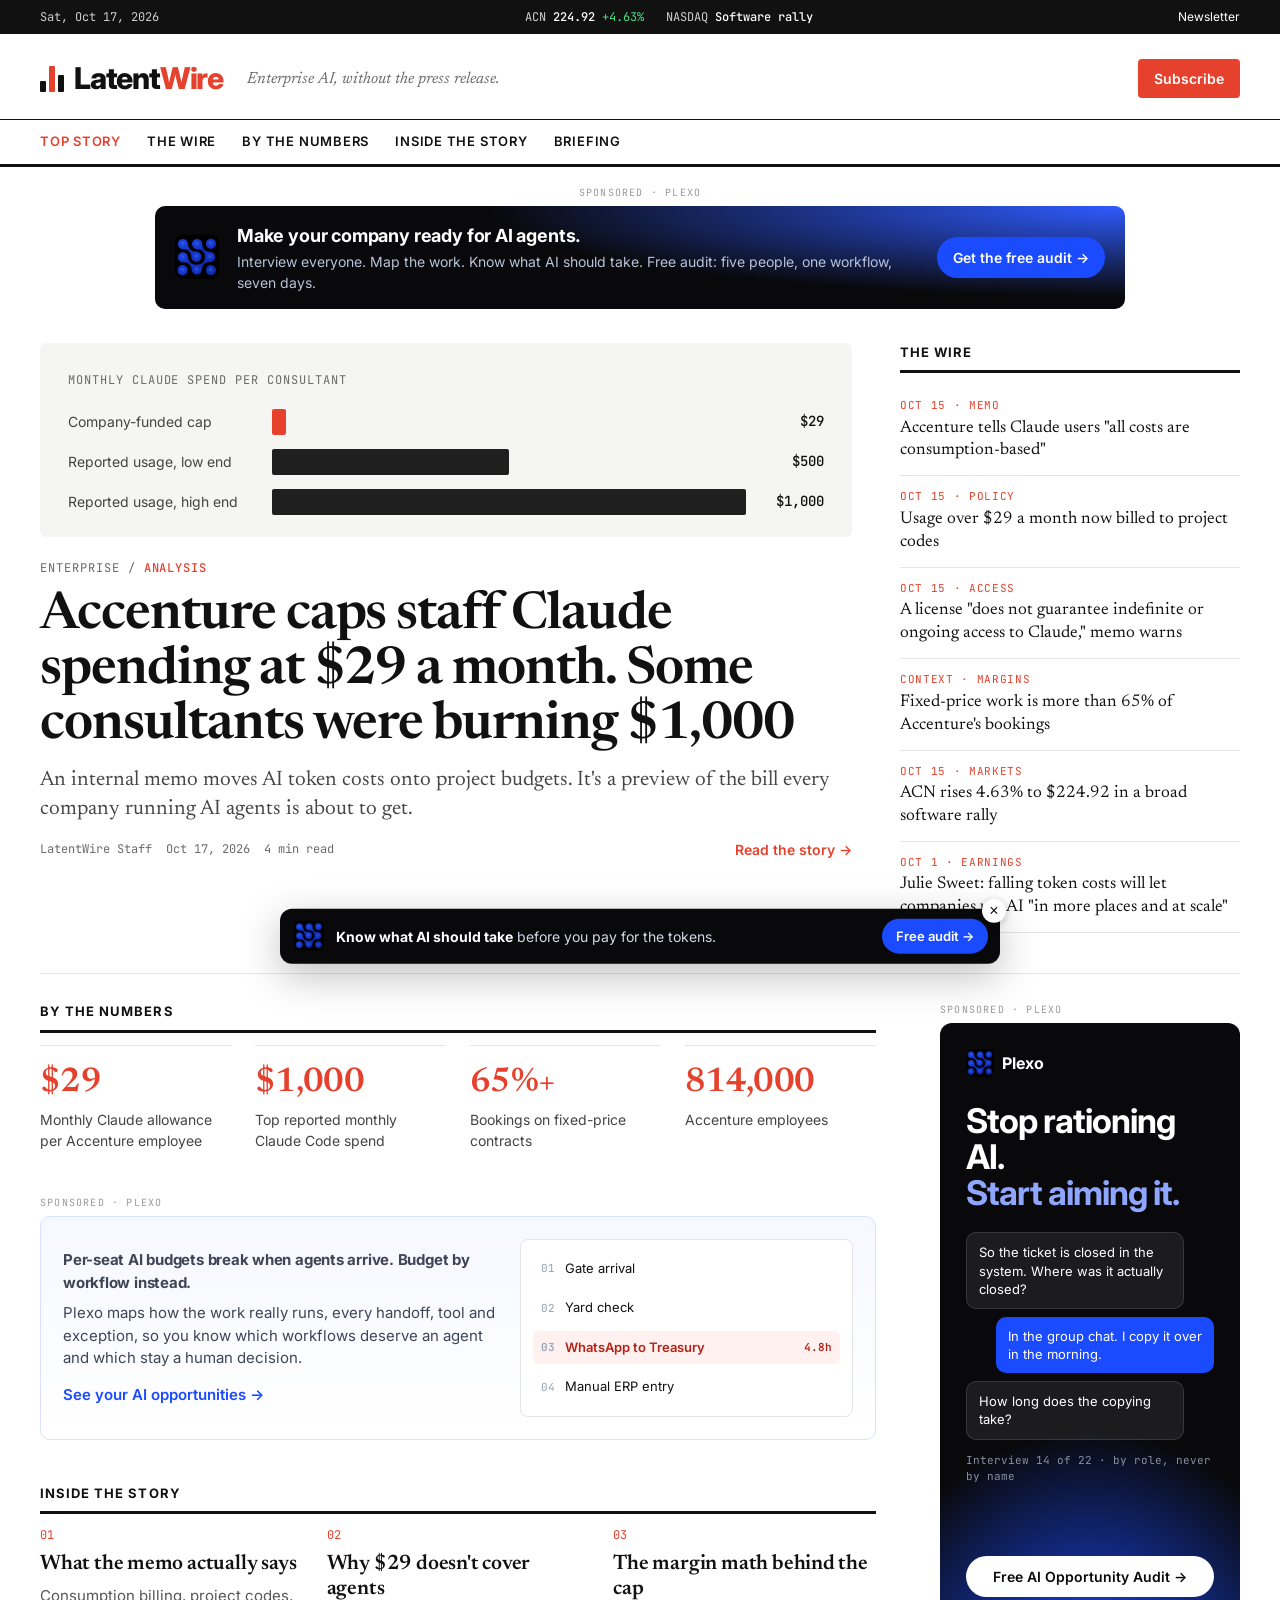
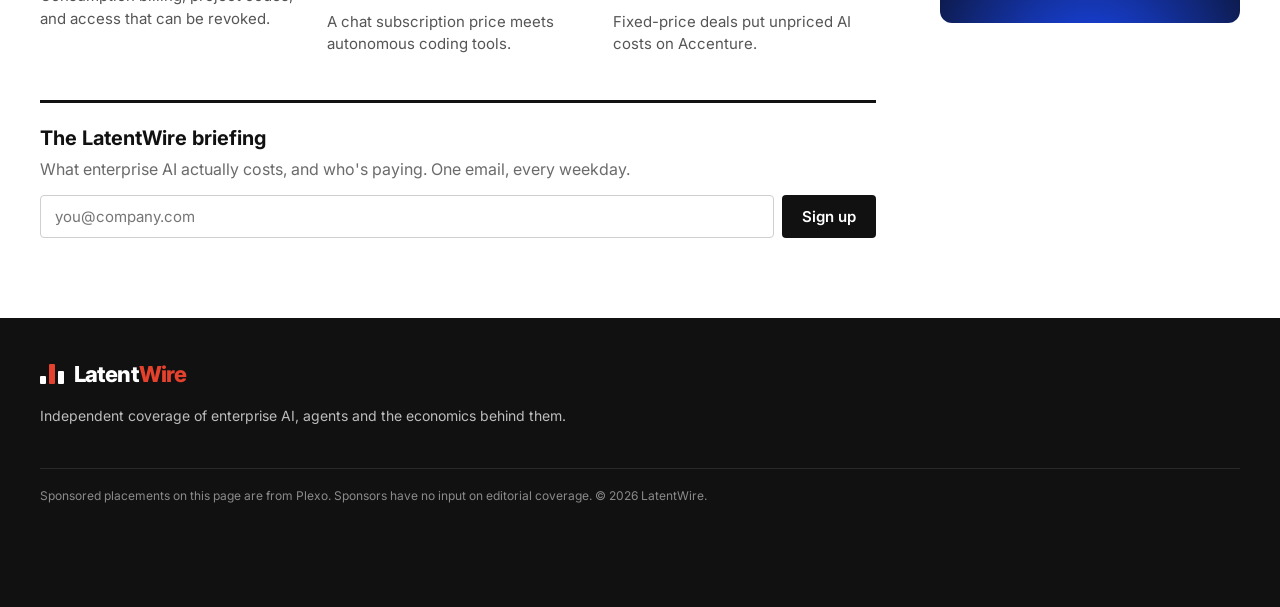
==== index.html @ 711b80a7 "Add homepage, move article, make Plexo units visible to ad blockers. Rename ad-* classes to pk-* (Ea" ====
<!DOCTYPE html>
<html lang="en">
<head>
  <meta charset="utf-8">
  <meta name="viewport" content="width=device-width, initial-scale=1">
  <title>LatentWire | Enterprise AI, without the press release</title>
  <meta name="description" content="LatentWire covers enterprise AI, agents and the economics behind them: what it costs, who pays, and what actually works.">
  <meta property="og:type" content="website">
  <meta property="og:site_name" content="LatentWire">
  <meta property="og:title" content="LatentWire | Enterprise AI, without the press release">
  <meta property="og:description" content="Enterprise AI, agents and the economics behind them.">
  <meta name="twitter:card" content="summary_large_image">
  <link rel="preconnect" href="https://fonts.googleapis.com">
  <link rel="preconnect" href="https://fonts.gstatic.com" crossorigin>
  <link href="https://fonts.googleapis.com/css2?family=Inter:wght@400;500;600;700;800&family=JetBrains+Mono:wght@400;500&family=Newsreader:opsz,wght@6..72,400;6..72,500;6..72,600;6..72,700&display=swap" rel="stylesheet">
  <link rel="stylesheet" href="styles.css">
</head>
<body>
  <header class="masthead">
    <div class="topbar">
      <div class="wrap topbar-inner">
        <span class="mono">Sat, Oct 17, 2026</span>
        <div class="ticker mono" aria-label="Market snapshot">
          <span>ACN <b>224.92</b> <em class="up">+4.63%</em></span>
          <span>NASDAQ <b>Software rally</b></span>
        </div>
        <a class="topbar-link" href="#newsletter">Newsletter</a>
      </div>
    </div>
    <div class="wrap brandbar">
      <a class="logo" href="index.html" aria-label="LatentWire home">
        <span class="logo-mark" aria-hidden="true"><i></i><i></i><i></i></span>
        <span class="logo-word">Latent<span>Wire</span></span>
      </a>
      <p class="tagline">Enterprise AI, without the press release.</p>
      <a class="subscribe" href="#newsletter">Subscribe</a>
    </div>
    <nav class="sections" aria-label="On this page">
      <div class="wrap sections-inner">
        <a href="#top-story" class="is-on">Top story</a>
        <a href="#wire">The Wire</a>
        <a href="#numbers">By the numbers</a>
        <a href="#inside">Inside the story</a>
        <a href="#newsletter">Briefing</a>
      </div>
    </nav>
  </header>

  <aside class="wrap pk-top">
    <span class="pk-tag">Sponsored · Plexo</span>
    <a class="pk-lb" href="https://www.useplexo.ai/?utm_source=reddit&amp;utm_medium=latentwire&amp;utm_campaign=homepage&amp;utm_content=top" target="_blank" rel="noopener sponsored">
      <img src="plexo-mark.png" alt="" width="44" height="44">
      <span class="pk-lb-copy">
        <b>Make your company ready for AI agents.</b>
        <span>Interview everyone. Map the work. Know what AI should take. Free audit: five people, one workflow, seven days.</span>
      </span>
      <span class="pk-btn">Get the free audit →</span>
    </a>
  </aside>

  <main id="main">
    <section class="wrap front" id="top-story">
      <a class="lead-card" href="articles/accenture-claude-spending-cap.html">
        <div class="chart" role="img" aria-label="Bar chart: Accenture's $29 monthly allowance compared with $500 and $1,000 of reported monthly Claude Code usage">
          <p class="chart-title mono">Monthly Claude spend per consultant</p>
          <div class="bars">
            <div class="bar-row"><span class="bar-label">Company-funded cap</span><span class="bar cap" style="--w: 2.9%"></span><span class="bar-val">$29</span></div>
            <div class="bar-row"><span class="bar-label">Reported usage, low end</span><span class="bar" style="--w: 50%"></span><span class="bar-val">$500</span></div>
            <div class="bar-row"><span class="bar-label">Reported usage, high end</span><span class="bar" style="--w: 100%"></span><span class="bar-val">$1,000</span></div>
          </div>
        </div>
        <p class="crumbs mono"><span>Enterprise</span><span>/</span><span class="kicker">Analysis</span></p>
        <h1>Accenture caps staff Claude spending at $29 a month. Some consultants were burning $1,000</h1>
        <p class="dek">An internal memo moves AI token costs onto project budgets. It's a preview of the bill every company running AI agents is about to get.</p>
        <p class="lead-meta mono"><span>LatentWire Staff</span><span>Oct 17, 2026</span><span>4 min read</span><span class="read-more">Read the story →</span></p>
      </a>

      <section class="wire" id="wire">
        <h2 class="rail-head">The Wire</h2>
        <ol>
          <li><a href="articles/accenture-claude-spending-cap.html#memo"><time datetime="2026-10-15">Oct 15 · Memo</time><span>Accenture tells Claude users "all costs are consumption-based"</span></a></li>
          <li><a href="articles/accenture-claude-spending-cap.html#memo"><time datetime="2026-10-15">Oct 15 · Policy</time><span>Usage over $29 a month now billed to project codes</span></a></li>
          <li><a href="articles/accenture-claude-spending-cap.html#memo"><time datetime="2026-10-15">Oct 15 · Access</time><span>A license "does not guarantee indefinite or ongoing access to Claude," memo warns</span></a></li>
          <li><a href="articles/accenture-claude-spending-cap.html#margin"><time>Context · Margins</time><span>Fixed-price work is more than 65% of Accenture's bookings</span></a></li>
          <li><a href="articles/accenture-claude-spending-cap.html#unknowns"><time datetime="2026-10-15">Oct 15 · Markets</time><span>ACN rises 4.63% to $224.92 in a broad software rally</span></a></li>
          <li><a href="articles/accenture-claude-spending-cap.html#agents"><time datetime="2026-10-01">Oct 1 · Earnings</time><span>Julie Sweet: falling token costs will let companies use AI "in more places and at scale"</span></a></li>
        </ol>
      </section>
    </section>

    <div class="wrap layout">
      <div class="home-main">
        <section class="numbers-strip" id="numbers">
          <h2 class="rail-head">By the numbers</h2>
          <dl>
            <div><dt>$29</dt><dd>Monthly Claude allowance per Accenture employee</dd></div>
            <div><dt>$1,000</dt><dd>Top reported monthly Claude Code spend</dd></div>
            <div><dt>65%+</dt><dd>Bookings on fixed-price contracts</dd></div>
            <div><dt>814,000</dt><dd>Accenture employees</dd></div>
          </dl>
        </section>

        <aside class="pk-inline">
          <span class="pk-tag">Sponsored · Plexo</span>
          <a class="pk-native" href="https://www.useplexo.ai/?utm_source=reddit&amp;utm_medium=latentwire&amp;utm_campaign=homepage&amp;utm_content=inline" target="_blank" rel="noopener sponsored">
            <div class="pk-native-copy">
              <p class="pk-native-title">Per-seat AI budgets break when agents arrive. Budget by workflow instead.</p>
              <p>Plexo maps how the work really runs, every handoff, tool and exception, so you know which workflows deserve an agent and which stay a human decision.</p>
              <span class="pk-native-cta">See your AI opportunities →</span>
            </div>
            <div class="pk-map" aria-hidden="true">
              <span><i>01</i>Gate arrival</span>
              <span><i>02</i>Yard check</span>
              <span class="hot"><i>03</i>WhatsApp to Treasury <em>4.8h</em></span>
              <span><i>04</i>Manual ERP entry</span>
            </div>
          </a>
        </aside>

        <section class="inside" id="inside">
          <h2 class="rail-head">Inside the story</h2>
          <ol>
            <li><a href="articles/accenture-claude-spending-cap.html#memo"><span class="n">01</span><b>What the memo actually says</b><span>Consumption billing, project codes, and access that can be revoked.</span></a></li>
            <li><a href="articles/accenture-claude-spending-cap.html#agents"><span class="n">02</span><b>Why $29 doesn't cover agents</b><span>A chat subscription price meets autonomous coding tools.</span></a></li>
            <li><a href="articles/accenture-claude-spending-cap.html#margin"><span class="n">03</span><b>The margin math behind the cap</b><span>Fixed-price deals put unpriced AI costs on Accenture.</span></a></li>
          </ol>
        </section>

        <aside class="pk-inline pk-mobile">
          <span class="pk-tag">Sponsored · Plexo</span>
          <a class="pk-box" href="https://www.useplexo.ai/?utm_source=reddit&amp;utm_medium=latentwire&amp;utm_campaign=homepage&amp;utm_content=box" target="_blank" rel="noopener sponsored">
            <img src="plexo-mark.png" alt="" width="40" height="40">
            <p class="pk-box-title">Your team already knows where AI belongs.</p>
            <p class="pk-box-sub">Ask all of them at once.</p>
            <span class="pk-btn">Get the free audit →</span>
          </a>
        </aside>

        <section class="newsletter" id="newsletter">
          <h3>The LatentWire briefing</h3>
          <p>What enterprise AI actually costs, and who's paying. One email, every weekday.</p>
          <form>
            <label class="vh" for="nl-email">Email address</label>
            <input id="nl-email" type="email" placeholder="you@company.com" required>
            <button type="submit">Sign up</button>
          </form>
        </section>
      </div>

      <aside class="rail">
        <div class="pk-tower">
          <span class="pk-tag">Sponsored · Plexo</span>
          <a class="pk-sky" href="https://www.useplexo.ai/?utm_source=reddit&amp;utm_medium=latentwire&amp;utm_campaign=homepage&amp;utm_content=tower" target="_blank" rel="noopener sponsored">
            <div class="pk-brand"><img src="plexo-mark.png" alt="" width="28" height="28"><span>Plexo</span></div>
            <p class="pk-sky-title">Stop rationing AI.<br><span>Start aiming it.</span></p>
            <div class="pk-chat">
              <p class="q">So the ticket is closed in the system. Where was it actually closed?</p>
              <p class="a">In the group chat. I copy it over in the morning.</p>
              <p class="q">How long does the copying take?</p>
            </div>
            <p class="pk-sky-meta mono">Interview 14 of 22 · by role, never by name</p>
            <span class="pk-btn light">Free AI Opportunity Audit →</span>
          </a>
        </div>
      </aside>
    </div>
  </main>

  <footer class="footer">
    <div class="wrap footer-inner">
      <div>
        <a class="logo small" href="index.html"><span class="logo-mark" aria-hidden="true"><i></i><i></i><i></i></span><span class="logo-word">Latent<span>Wire</span></span></a>
        <p>Independent coverage of enterprise AI, agents and the economics behind them.</p>
      </div>
    </div>
    <p class="wrap disclosure">Sponsored placements on this page are from Plexo. Sponsors have no input on editorial coverage. © 2026 LatentWire.</p>
  </footer>

  <aside class="pk-dock" id="pk-dock">
    <a href="https://www.useplexo.ai/?utm_source=reddit&amp;utm_medium=latentwire&amp;utm_campaign=homepage&amp;utm_content=dock" target="_blank" rel="noopener sponsored">
      <img src="plexo-mark.png" alt="" width="30" height="30">
      <span><b>Know what AI should take</b> before you pay for the tokens.</span>
      <span class="pk-btn">Free audit →</span>
    </a>
    <button type="button" id="pk-dock-close" aria-label="Close">×</button>
  </aside>

  <script src="site.js"></script>
</body>
</html>
---- styles.css ----
:root {
  --ink: #111111;
  --body: #2b2b2b;
  --muted: #6b6b6b;
  --line: #e6e6e6;
  --paper: #ffffff;
  --soft: #f5f5f3;
  --accent: #e5412d;
  --plexo: #1a4bff;
  --plexo-deep: #002fa7;
  --plexo-dark: #09090b;
  --serif: "Newsreader", Georgia, serif;
  --sans: "Inter", system-ui, -apple-system, sans-serif;
  --mono: "JetBrains Mono", ui-monospace, monospace;
}

* { box-sizing: border-box; }
html { -webkit-text-size-adjust: 100%; scroll-behavior: smooth; }
body { margin: 0; overflow-x: clip; background: var(--paper); color: var(--ink); font-family: var(--sans); line-height: 1.5; }
a { color: inherit; }
img { display: block; }
.wrap { width: min(1200px, 100% - 40px); margin-inline: auto; }
.mono { font-family: var(--mono); }
.vh { position: absolute; width: 1px; height: 1px; overflow: hidden; clip: rect(0 0 0 0); }

.progress { position: fixed; inset: 0 0 auto; height: 3px; z-index: 50; }
.progress span { display: block; height: 100%; background: var(--accent); transform-origin: left; transform: scaleX(0); }

/* Masthead */
.topbar { background: var(--ink); color: #cfcfcf; font-size: 12px; }
.topbar-inner { display: flex; align-items: center; justify-content: space-between; gap: 16px; height: 34px; }
.ticker { display: flex; gap: 22px; }
.ticker b { color: #fff; font-weight: 500; }
.ticker .up { color: #4ade80; font-style: normal; }
.topbar-link { text-decoration: none; color: #fff; }

.brandbar { display: grid; grid-template-columns: auto 1fr auto; align-items: center; gap: 24px; padding: 22px 0 18px; }
.logo { display: inline-flex; align-items: center; gap: 10px; font-weight: 800; font-size: 30px; letter-spacing: -0.04em; text-decoration: none; }
.logo-word span { color: var(--accent); }
.logo-mark { display: inline-flex; gap: 3px; align-items: flex-end; height: 26px; }
.logo-mark i { width: 6px; background: var(--ink); border-radius: 1px; }
.logo-mark i:nth-child(1) { height: 40%; }
.logo-mark i:nth-child(2) { height: 100%; background: var(--accent); }
.logo-mark i:nth-child(3) { height: 65%; }
.tagline { margin: 0; color: var(--muted); font-family: var(--serif); font-style: italic; font-size: 16px; }
.subscribe { background: var(--accent); color: #fff; text-decoration: none; font-weight: 600; font-size: 14px; padding: 9px 16px; border-radius: 4px; }

.sections { border-block: 1px solid var(--ink); border-bottom-width: 3px; }
.sections-inner { display: flex; gap: 26px; overflow-x: auto; scrollbar-width: none; }
.sections a, .sections span { text-decoration: none; font-weight: 600; font-size: 13px; letter-spacing: 0.06em; text-transform: uppercase; padding: 12px 0; white-space: nowrap; }
.sections .is-on { color: var(--accent); }
.sections .strip-topic { font-weight: 500; letter-spacing: 0; text-transform: none; font-size: 14px; color: #444; }

/* Plexo units. Never use "ad", "ads", "advert", "banner" or "sponsor" in a class, id or file name: blockers hide them. */
.pk-tag { display: block; font-family: var(--mono); font-size: 10px; letter-spacing: 0.12em; text-transform: uppercase; color: #9a9a9a; margin-bottom: 6px; }
.pk-btn { display: inline-flex; align-items: center; background: var(--plexo); color: #fff; font-weight: 600; font-size: 14px; padding: 10px 16px; border-radius: 999px; white-space: nowrap; transition: background .15s; }
.pk-btn.light { background: #fff; color: var(--plexo-dark); }
.pk-btn.big { font-size: 16px; padding: 14px 22px; text-decoration: none; }
a:hover .pk-btn, .pk-btn.big:hover { background: var(--plexo-deep); }
a:hover .pk-btn.light { background: #dfe6ff; }

.pk-top { padding: 18px 0 6px; text-align: center; }
.pk-lb { max-width: 970px; margin: 0 auto; display: flex; align-items: center; gap: 18px; padding: 16px 20px; text-align: left; text-decoration: none; border-radius: 10px; color: #fff;
  background: radial-gradient(120% 160% at 100% 0%, #2f5bff 0%, transparent 55%), var(--plexo-dark); }
.pk-lb img { border-radius: 8px; flex-shrink: 0; }
.pk-lb-copy { flex: 1; display: grid; gap: 2px; }
.pk-lb-copy b { font-size: 18px; letter-spacing: -0.01em; }
.pk-lb-copy span { color: #b9c2d8; font-size: 14px; }

.pk-inline { margin: 2em 0; font-family: var(--sans); }
.pk-native { display: grid; grid-template-columns: 1.3fr 1fr; gap: 24px; align-items: center; padding: 22px; border: 1px solid #d9e1ff; border-radius: 10px; background: linear-gradient(180deg, #f6f8ff, #fff); text-decoration: none; color: var(--ink); }
.pk-native-title { font-size: 21px; font-weight: 700; letter-spacing: -0.015em; line-height: 1.25; margin: 0 0 8px !important; }
.pk-native-copy p { font-size: 15px; line-height: 1.5; color: #3d4556; margin: 0 0 12px; }
.pk-native-cta { color: var(--plexo); font-weight: 600; font-size: 15px; }
.pk-native:hover .pk-native-cta { text-decoration: underline; }
.pk-map { display: grid; gap: 6px; background: #fff; border: 1px solid var(--line); border-radius: 8px; padding: 12px; font-size: 13px; }
.pk-map span { display: flex; align-items: center; gap: 10px; padding: 7px 8px; border-radius: 6px; }
.pk-map i { font-style: normal; font-family: var(--mono); font-size: 11px; color: #94a3b8; }
.pk-map .hot { background: #fff1ef; color: #b42318; font-weight: 600; }
.pk-map em { margin-left: auto; font-style: normal; font-family: var(--mono); font-size: 11px; }

.pk-box { display: flex; flex-direction: column; justify-content: center; align-items: flex-start; gap: 6px; padding: 24px; border-radius: 10px; text-decoration: none; color: var(--ink); background: linear-gradient(160deg, #eef2ff 0%, #ffffff 70%); border: 1px solid #d9e1ff; }
.pk-box img { border-radius: 8px; margin-bottom: 8px; }
.pk-box-title { margin: 0 !important; font-family: var(--sans); font-size: 22px; font-weight: 700; line-height: 1.15; letter-spacing: -0.02em; color: var(--ink); }
.pk-box-sub { margin: 0 0 12px !important; font-family: var(--sans); font-size: 16px; color: #475569; }
.pk-mobile { display: none; }

.pk-tower { position: sticky; top: 24px; }
.pk-sky { width: 300px; height: 600px; display: flex; flex-direction: column; padding: 26px; border-radius: 12px; text-decoration: none; color: #fff; overflow: hidden;
  background: radial-gradient(130% 70% at 50% 110%, #1a4bff 0%, transparent 60%), var(--plexo-dark); }
.pk-brand { display: flex; align-items: center; gap: 8px; font-weight: 700; }
.pk-brand img { border-radius: 6px; }
.pk-sky-title { font-size: 34px; font-weight: 700; line-height: 1.05; letter-spacing: -0.03em; margin: 26px 0 22px; }
.pk-sky-title span { color: #8fa6ff; }
.pk-chat { display: grid; gap: 8px; font-size: 13px; line-height: 1.4; }
.pk-chat p { margin: 0; padding: 10px 12px; border-radius: 10px; max-width: 88%; }
.pk-chat .q { background: rgba(255,255,255,.08); border: 1px solid rgba(255,255,255,.12); }
.pk-chat .a { background: var(--plexo); justify-self: end; }
.pk-sky-meta { font-size: 11px; color: #8790a6; margin: 12px 0 0; }
.pk-sky .pk-btn { margin-top: auto; justify-content: center; }

.pk-end { margin: 0 0 40px; }
.pk-end-card { border-radius: 12px; padding: 34px; color: #fff; background: radial-gradient(90% 120% at 100% 0%, #2a55ff 0%, transparent 55%), var(--plexo-dark); }
.pk-end-card .pk-brand { font-size: 18px; gap: 10px; }
.pk-end-card .pk-brand img { border-radius: 7px; }
.pk-end-card h3 { font-size: 30px; line-height: 1.12; letter-spacing: -0.025em; margin: 20px 0 10px; }
.pk-end-card > p { color: #bcc4d6; font-size: 16px; margin: 0 0 18px; }
.pk-end-card ul { list-style: none; padding: 0; margin: 0 0 24px; display: grid; gap: 10px; font-size: 15px; color: #d4d9e5; }
.pk-end-card li { padding-left: 22px; position: relative; }
.pk-end-card li::before { content: ""; position: absolute; left: 0; top: 7px; width: 9px; height: 9px; border-radius: 50%; background: var(--plexo); box-shadow: 0 0 0 3px rgba(26, 75, 255, .25); }
.pk-end-card li b { color: #fff; }
.pk-end-meta { font-size: 12px; color: #8790a6; margin: 14px 0 0; }

.pk-dock { position: fixed; left: 50%; bottom: 14px; z-index: 40; width: min(720px, calc(100% - 20px)); transform: translate(-50%, 140%); transition: transform .35s cubic-bezier(.2,.8,.2,1); }
.pk-dock.is-on { transform: translate(-50%, 0); }
.pk-dock a { display: flex; align-items: center; gap: 12px; padding: 10px 12px 10px 14px; border-radius: 12px; background: var(--plexo-dark); color: #d4d9e5; text-decoration: none; font-size: 14px; box-shadow: 0 12px 40px rgba(0,0,0,.25); }
.pk-dock a > span:not(.pk-btn) { flex: 1; }
.pk-dock b { color: #fff; }
.pk-dock img { border-radius: 6px; }
.pk-dock .pk-btn { padding: 8px 14px; font-size: 13px; }
.pk-dock button { position: absolute; top: -10px; right: -6px; width: 24px; height: 24px; border-radius: 50%; border: 0; background: #fff; color: #111; font-size: 16px; line-height: 1; cursor: pointer; box-shadow: 0 2px 8px rgba(0,0,0,.25); }

/* Layout */
.layout { display: grid; grid-template-columns: minmax(0, 1fr) 300px; gap: 64px; padding: 28px 0 80px; }

/* Story */
.story { max-width: 720px; }
.crumbs { display: flex; gap: 8px; font-size: 12px; text-transform: uppercase; letter-spacing: 0.08em; color: var(--muted); }
.crumbs .kicker { color: var(--accent); font-weight: 500; }
.story h1 { font-family: var(--serif); font-weight: 600; font-size: clamp(32px, 4.6vw, 50px); line-height: 1.08; letter-spacing: -0.02em; margin: 14px 0 14px; text-wrap: balance; }
.dek { font-family: var(--serif); font-size: 21px; line-height: 1.4; color: #454545; margin: 0 0 22px; text-wrap: pretty; }

.byline { display: flex; align-items: center; gap: 12px; padding: 14px 0; border-block: 1px solid var(--line); }
.byline p { margin: 0; font-size: 14px; }
.byline .meta { font-size: 12px; color: var(--muted); }
.avatar { width: 38px; height: 38px; border-radius: 50%; background: var(--ink); color: #fff; display: grid; place-items: center; font-size: 12px; font-weight: 700; flex-shrink: 0; }
.share { margin-left: auto; }
.share button { white-space: nowrap; font: 500 13px var(--sans); background: none; border: 1px solid var(--line); border-radius: 999px; padding: 7px 14px; cursor: pointer; }
.share button:hover { border-color: var(--ink); }

.hero-fig { margin: 26px 0 8px; }
.chart { background: var(--soft); border-radius: 6px; padding: 28px 28px 22px; }
.chart-title { margin: 0 0 20px; font-size: 12px; letter-spacing: 0.08em; text-transform: uppercase; color: var(--muted); }
.bars { display: grid; gap: 14px; }
.bar-row { display: grid; grid-template-columns: 190px 1fr 64px; align-items: center; gap: 14px; font-size: 14px; }
.bar-label { color: #444; }
.bar { height: 26px; width: var(--w); min-width: 6px; background: #1f1f1f; border-radius: 2px; animation: grow 1s cubic-bezier(.2,.8,.2,1) both; transform-origin: left; }
.bar.cap { background: var(--accent); }
.bar-val { font-family: var(--mono); font-weight: 500; text-align: right; }
.chart-note { margin: 18px 0 0; font-family: var(--serif); font-size: 17px; }
@keyframes grow { from { transform: scaleX(0); } }
.hero-fig figcaption { font-size: 12px; color: var(--muted); margin-top: 8px; }

.body { font-family: var(--serif); font-size: 20px; line-height: 1.65; color: var(--body); }
.body p { margin: 0 0 1.1em; }
.body .lead::first-letter { float: left; font-size: 4.1em; line-height: 0.82; font-weight: 600; margin: 0.06em 0.09em 0 0; color: var(--ink); }
.body h2 { font-family: var(--sans); font-size: 22px; font-weight: 700; letter-spacing: -0.015em; color: var(--ink); margin: 1.8em 0 0.6em; scroll-margin-top: 24px; }
.body strong { color: var(--ink); }
.body a { text-decoration-color: var(--accent); text-underline-offset: 3px; }
.pull { margin: 1.6em 0; padding: 4px 0 4px 22px; border-left: 4px solid var(--accent); }
.pull p { font-size: 28px; line-height: 1.25; font-weight: 500; color: var(--ink); margin: 0; }
.source-note { font-family: var(--sans); font-size: 14px; color: var(--muted); border-top: 1px solid var(--line); padding-top: 16px; margin-top: 2em !important; }

.tags { display: flex; flex-wrap: wrap; gap: 8px; margin: 10px 0 40px; }
.tags span { font-size: 13px; padding: 6px 12px; background: var(--soft); border-radius: 999px; }

/* Newsletter */
.newsletter { border-top: 3px solid var(--ink); padding-top: 20px; }
.newsletter h3 { margin: 0 0 4px; font-size: 20px; }
.newsletter p { margin: 0 0 14px; color: var(--muted); }
.newsletter form { display: flex; gap: 8px; }
.newsletter input { flex: 1; min-width: 0; font: 15px var(--sans); padding: 11px 14px; border: 1px solid #cfcfcf; border-radius: 4px; }
.newsletter button { font: 600 15px var(--sans); background: var(--ink); color: #fff; border: 0; padding: 0 20px; border-radius: 4px; cursor: pointer; }
.newsletter .thanks { color: var(--ink); font-weight: 600; }

/* Rail */
.rail { display: flex; flex-direction: column; gap: 32px; }
.rail-head { font-size: 13px; letter-spacing: 0.08em; text-transform: uppercase; margin: 0 0 12px; padding-bottom: 8px; border-bottom: 3px solid var(--ink); }
.numbers dl { margin: 0; display: grid; }
.numbers dl div { padding: 12px 0; border-bottom: 1px solid var(--line); }
.numbers dt { font-family: var(--serif); font-size: 28px; font-weight: 600; letter-spacing: -0.02em; color: var(--accent); }
.numbers dd { margin: 0; font-size: 14px; color: #444; }

/* Homepage */
.front { display: grid; grid-template-columns: minmax(0, 1fr) 340px; gap: 48px; padding: 28px 0 40px; border-bottom: 1px solid var(--line); }
.lead-card { display: block; text-decoration: none; }
.lead-card .chart { margin-bottom: 22px; }
.lead-card h1 { font-family: var(--serif); font-weight: 600; font-size: clamp(32px, 4.4vw, 52px); line-height: 1.06; letter-spacing: -0.02em; margin: 12px 0; text-wrap: balance; }
.lead-card:hover h1 { text-decoration: underline; text-decoration-thickness: 2px; text-underline-offset: 6px; text-decoration-color: var(--accent); }
.lead-card .dek { margin-bottom: 14px; }
.lead-meta { display: flex; align-items: center; gap: 14px; font-size: 12px; color: var(--muted); }
.read-more { margin-left: auto; font-family: var(--sans); font-weight: 600; font-size: 14px; color: var(--accent); }

.wire ol { list-style: none; padding: 0; margin: 0; }
.wire li { border-bottom: 1px solid var(--line); }
.wire a { display: grid; gap: 4px; padding: 12px 0; text-decoration: none; }
.wire time { font-family: var(--mono); font-size: 11px; letter-spacing: 0.06em; text-transform: uppercase; color: var(--accent); }
.wire span { font-family: var(--serif); font-size: 17px; line-height: 1.35; }
.wire a:hover span { text-decoration: underline; text-decoration-color: var(--accent); text-underline-offset: 3px; }

.home-main { display: grid; gap: 44px; align-content: start; }
.numbers-strip dl { display: grid; grid-template-columns: repeat(4, 1fr); gap: 24px; margin: 0; }
.numbers-strip dl div { border-top: 1px solid var(--line); padding-top: 12px; }
.numbers-strip dt { font-family: var(--serif); font-size: 34px; font-weight: 600; letter-spacing: -0.02em; color: var(--accent); }
.numbers-strip dd { margin: 0; font-size: 14px; color: #444; }

.inside ol { list-style: none; padding: 0; margin: 0; display: grid; grid-template-columns: repeat(3, 1fr); gap: 24px; }
.inside a { display: grid; gap: 8px; text-decoration: none; }
.inside .n { font-family: var(--mono); font-size: 12px; color: var(--accent); }
.inside b { font-family: var(--serif); font-size: 21px; font-weight: 600; line-height: 1.2; letter-spacing: -0.01em; }
.inside a > span:last-child { font-size: 15px; color: #555; }
.inside a:hover b { text-decoration: underline; text-decoration-color: var(--accent); text-underline-offset: 3px; }
.home-main .pk-inline { margin: 0; }

/* Footer */
.footer { background: var(--ink); color: #bdbdbd; padding: 40px 0 90px; font-size: 14px; }
.footer-inner { display: flex; justify-content: space-between; gap: 32px; flex-wrap: wrap; }
.footer .logo { color: #fff; }
.footer .logo-mark i:not(:nth-child(2)) { background: #fff; }
.logo.small { font-size: 22px; }
.logo.small .logo-mark { height: 20px; }
.disclosure { font-size: 12px; color: #8a8a8a; border-top: 1px solid #2a2a2a; padding-top: 18px; margin-top: 28px; }

/* Responsive */
@media (max-width: 1020px) {
  .layout, .front { grid-template-columns: 1fr; gap: 40px; }
  .story { max-width: none; }
  .rail { flex-direction: row; flex-wrap: wrap; align-items: flex-start; }
  .numbers { flex: 1 1 280px; }
  .pk-tower { display: none; }
  .pk-mobile { display: block; }
}
@media (max-width: 720px) {
  .wrap { width: calc(100% - 32px); }
  .tagline, .ticker span:nth-child(2) { display: none; }
  .brandbar { grid-template-columns: 1fr auto; padding: 16px 0 14px; }
  .logo { font-size: 26px; }
  .pk-lb { flex-wrap: wrap; gap: 12px; }
  .pk-lb img { width: 36px; height: 36px; }
  .pk-lb-copy { flex-basis: calc(100% - 52px); }
  .pk-lb-copy b { font-size: 16px; }
  .pk-lb .pk-btn { width: 100%; justify-content: center; }
  .dek { font-size: 19px; }
  .body { font-size: 18px; }
  .pull p { font-size: 23px; }
  .chart { padding: 20px 16px 16px; }
  .bar-row { grid-template-columns: 1fr 56px; row-gap: 4px; }
  .bar-label { grid-column: 1 / -1; font-size: 13px; }
  .pk-native { grid-template-columns: 1fr; }
  .pk-end-card { padding: 24px; }
  .pk-end-card h3 { font-size: 25px; }
  .pk-dock .pk-btn { display: none; }
  .numbers-strip dl { grid-template-columns: repeat(2, 1fr); }
  .inside ol { grid-template-columns: 1fr; }
  .lead-meta .read-more { display: none; }
}
@media (prefers-reduced-motion: reduce) {
  html { scroll-behavior: auto; }
  .bar { animation: none; }
  .pk-dock { transition: none; }
}
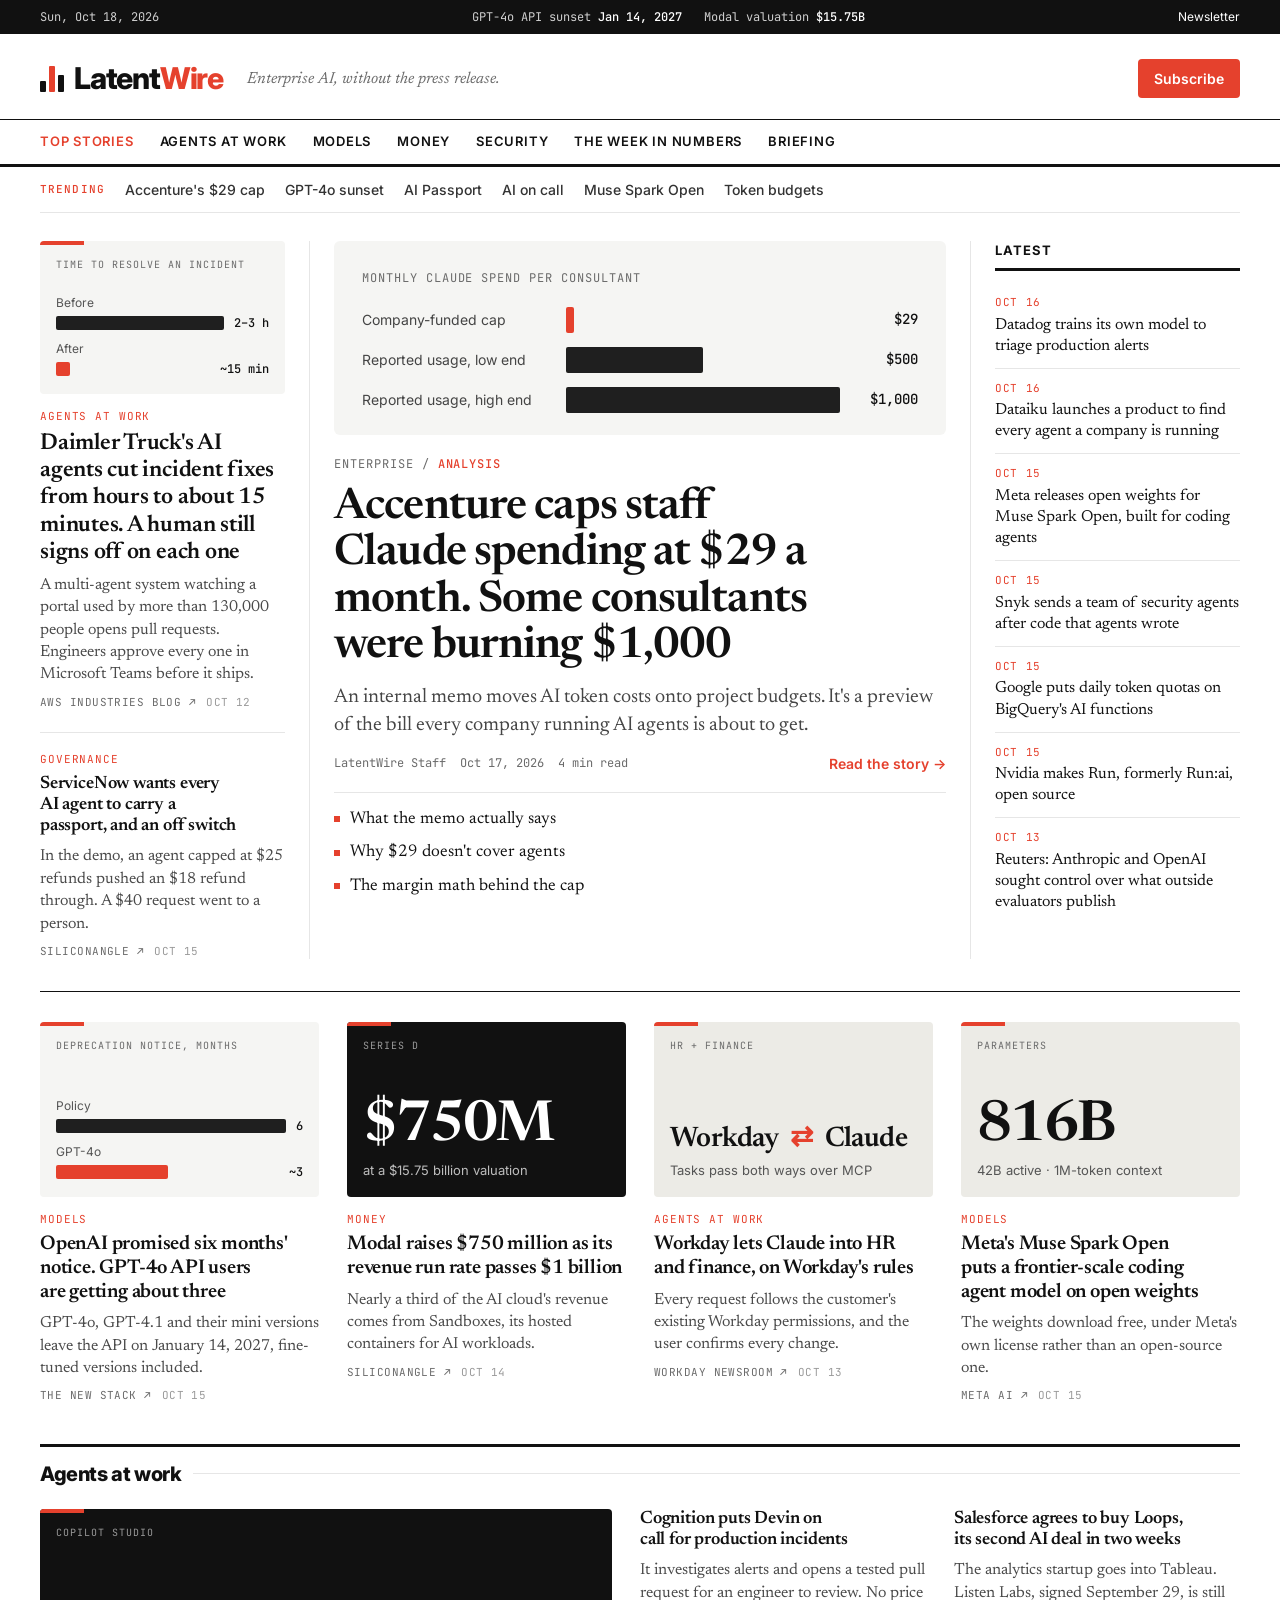
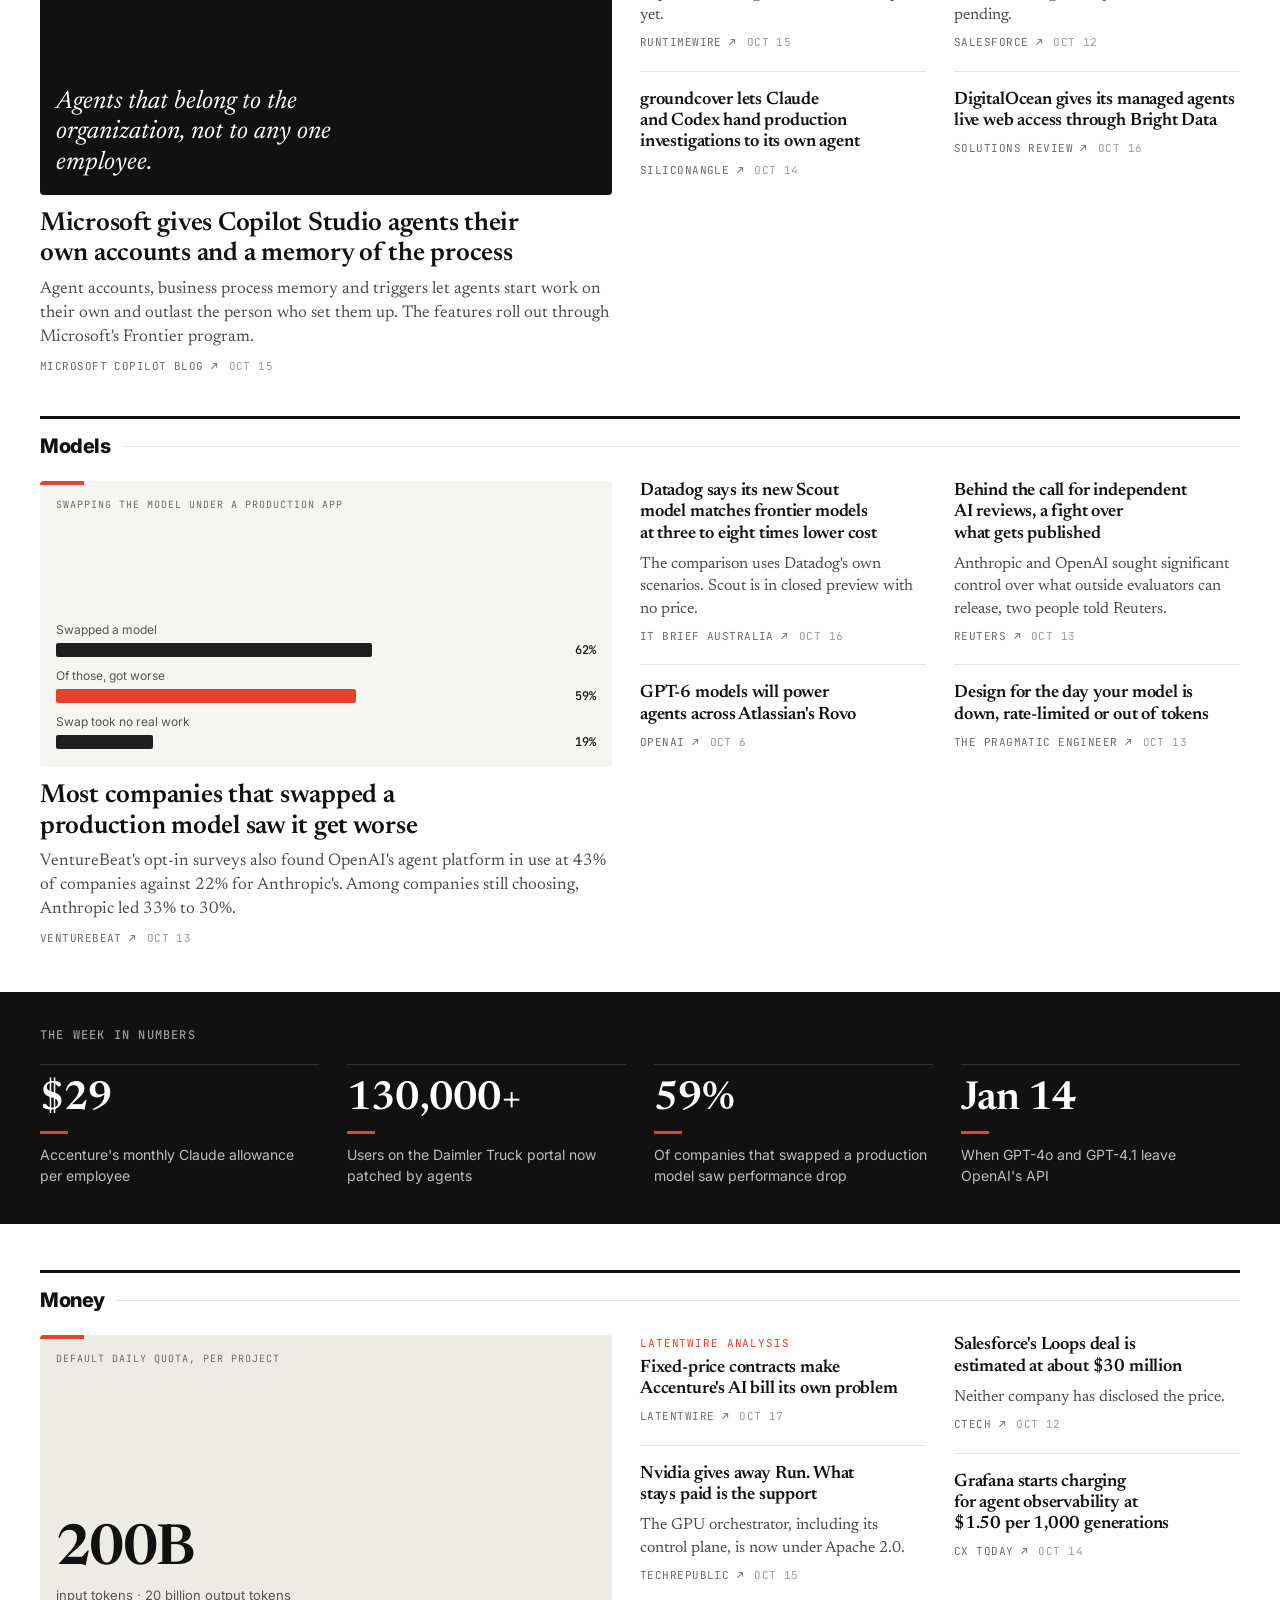
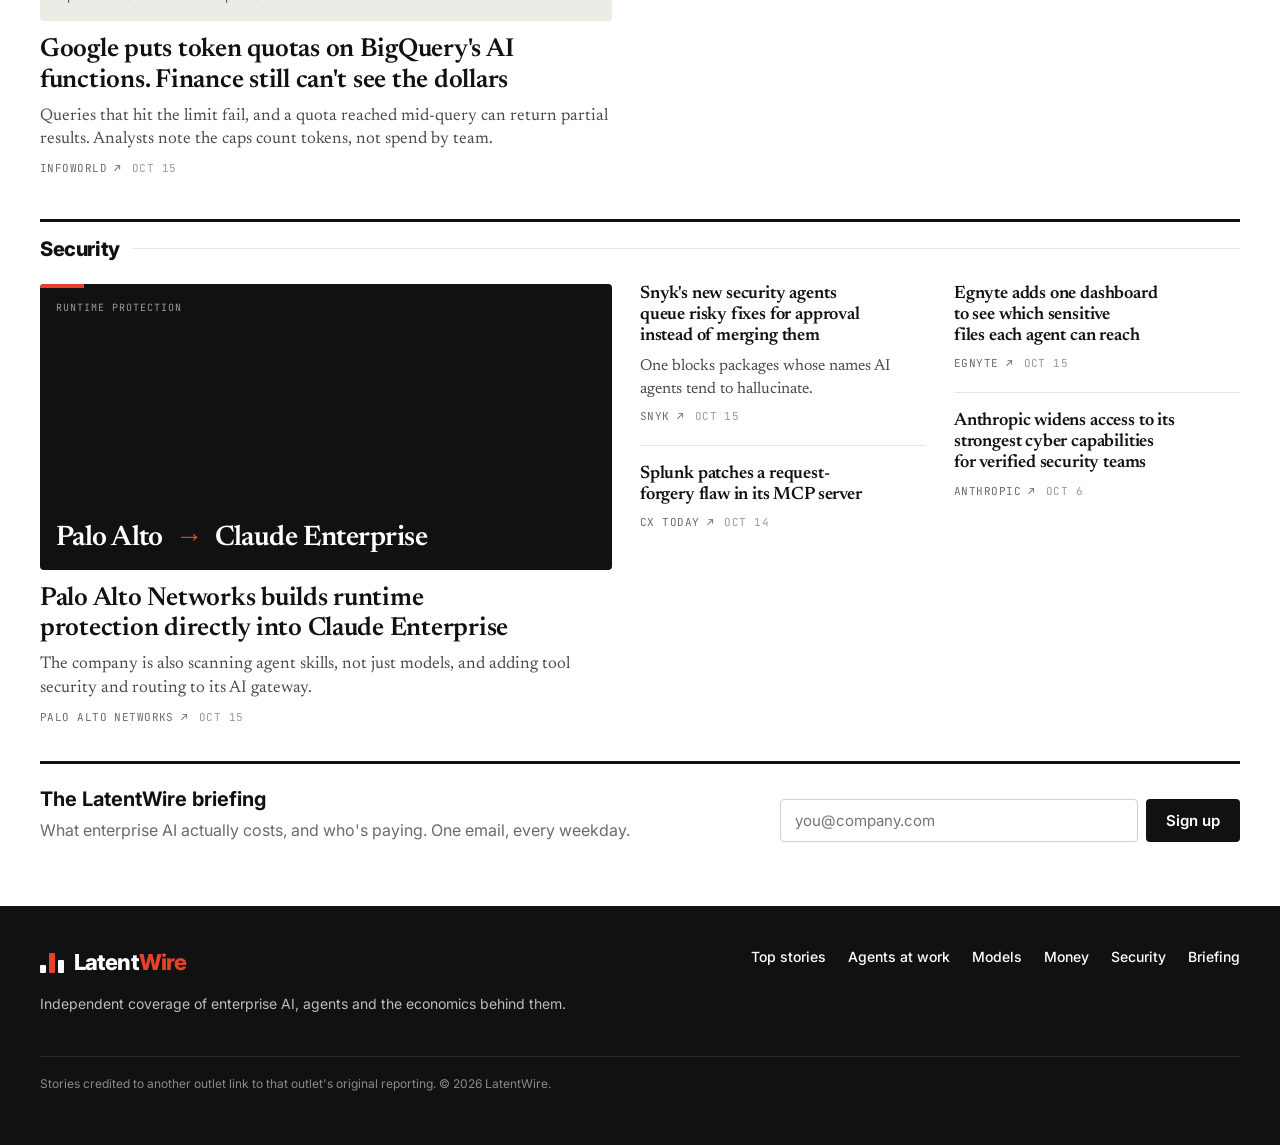
==== commit f74d7a19: "Rebuild homepage as a multi-story enterprise AI front page. Expand beyond the Accenture lead into a " ====
--- a/index.html
+++ b/index.html
@@ -15,14 +15,14 @@
   <link href="https://fonts.googleapis.com/css2?family=Inter:wght@400;500;600;700;800&family=JetBrains+Mono:wght@400;500&family=Newsreader:opsz,wght@6..72,400;6..72,500;6..72,600;6..72,700&display=swap" rel="stylesheet">
   <link rel="stylesheet" href="styles.css">
 </head>
-<body>
+<body class="home">
   <header class="masthead">
     <div class="topbar">
       <div class="wrap topbar-inner">
-        <span class="mono">Sat, Oct 17, 2026</span>
-        <div class="ticker mono" aria-label="Market snapshot">
-          <span>ACN <b>224.92</b> <em class="up">+4.63%</em></span>
-          <span>NASDAQ <b>Software rally</b></span>
+        <span class="mono">Sun, Oct 18, 2026</span>
+        <div class="ticker mono" aria-label="This week in figures">
+          <span>GPT-4o API sunset <b>Jan 14, 2027</b></span>
+          <span>Modal valuation <b>$15.75B</b></span>
         </div>
         <a class="topbar-link" href="#newsletter">Newsletter</a>
       </div>
@@ -35,135 +35,370 @@
       <p class="tagline">Enterprise AI, without the press release.</p>
       <a class="subscribe" href="#newsletter">Subscribe</a>
     </div>
-    <nav class="sections" aria-label="On this page">
+    <nav class="sections" aria-label="Sections">
       <div class="wrap sections-inner">
-        <a href="#top-story" class="is-on">Top story</a>
-        <a href="#wire">The Wire</a>
-        <a href="#numbers">By the numbers</a>
-        <a href="#inside">Inside the story</a>
+        <a href="#top" class="is-on">Top stories</a>
+        <a href="#agents">Agents at work</a>
+        <a href="#models">Models</a>
+        <a href="#money">Money</a>
+        <a href="#security">Security</a>
+        <a href="#numbers">The week in numbers</a>
         <a href="#newsletter">Briefing</a>
       </div>
     </nav>
   </header>
 
-  <aside class="wrap pk-top">
-    <span class="pk-tag">Sponsored · Plexo</span>
-    <a class="pk-lb" href="https://www.useplexo.ai/?utm_source=reddit&amp;utm_medium=latentwire&amp;utm_campaign=homepage&amp;utm_content=top" target="_blank" rel="noopener sponsored">
-      <img src="plexo-mark.png" alt="" width="44" height="44">
-      <span class="pk-lb-copy">
-        <b>Make your company ready for AI agents.</b>
-        <span>Interview everyone. Map the work. Know what AI should take. Free audit: five people, one workflow, seven days.</span>
-      </span>
-      <span class="pk-btn">Get the free audit →</span>
-    </a>
-  </aside>
+  <div class="wrap trending" aria-label="Trending">
+    <span class="trending-label mono">Trending</span>
+    <a href="articles/accenture-claude-spending-cap.html">Accenture's $29 cap</a>
+    <a href="#gpt4o">GPT-4o sunset</a>
+    <a href="#passport">AI Passport</a>
+    <a href="#daimler">AI on call</a>
+    <a href="#muse">Muse Spark Open</a>
+    <a href="#money">Token budgets</a>
+  </div>
 
   <main id="main">
-    <section class="wrap front" id="top-story">
-      <a class="lead-card" href="articles/accenture-claude-spending-cap.html">
-        <div class="chart" role="img" aria-label="Bar chart: Accenture's $29 monthly allowance compared with $500 and $1,000 of reported monthly Claude Code usage">
-          <p class="chart-title mono">Monthly Claude spend per consultant</p>
-          <div class="bars">
-            <div class="bar-row"><span class="bar-label">Company-funded cap</span><span class="bar cap" style="--w: 2.9%"></span><span class="bar-val">$29</span></div>
-            <div class="bar-row"><span class="bar-label">Reported usage, low end</span><span class="bar" style="--w: 50%"></span><span class="bar-val">$500</span></div>
-            <div class="bar-row"><span class="bar-label">Reported usage, high end</span><span class="bar" style="--w: 100%"></span><span class="bar-val">$1,000</span></div>
+    <section class="wrap front" id="top" aria-label="Top stories">
+      <div class="front-side">
+        <article class="story-card" id="daimler">
+          <a href="https://aws.amazon.com/blogs/industries/automating-incident-resolution-with-a-multi-agent-self-healing-sre-solution-on-aws/" target="_blank" rel="noopener">
+            <div class="tile" role="img" aria-label="Bar chart: time to resolve incidents fell from two to three hours to about 15 minutes">
+              <p class="tile-label mono">Time to resolve an incident</p>
+              <div class="mini-bars">
+                <div><span>Before</span><i style="--w: 100%"></i><b>2–3 h</b></div>
+                <div><span>After</span><i class="cap" style="--w: 9%"></i><b>~15 min</b></div>
+              </div>
+            </div>
+            <p class="kicker mono">Agents at work</p>
+            <h2>Daimler Truck's AI agents cut incident fixes from hours to about 15 minutes. A human still signs off on each one</h2>
+            <p class="card-dek">A multi-agent system watching a portal used by more than 130,000 people opens pull requests. Engineers approve every one in Microsoft Teams before it ships.</p>
+            <p class="card-meta mono"><span>AWS Industries Blog</span><time datetime="2026-10-12">Oct 12</time></p>
+          </a>
+        </article>
+
+        <article class="story-card compact" id="passport">
+          <a href="https://siliconangle.com/2026/10/15/servicenow-adds-ai-agent-controls-and-employee-automation-tools/" target="_blank" rel="noopener">
+            <p class="kicker mono">Governance</p>
+            <h3>ServiceNow wants every AI agent to carry a passport, and an off switch</h3>
+            <p class="card-dek">In the demo, an agent capped at $25 refunds pushed an $18 refund through. A $40 request went to a person.</p>
+            <p class="card-meta mono"><span>SiliconANGLE</span><time datetime="2026-10-15">Oct 15</time></p>
+          </a>
+        </article>
+      </div>
+
+      <article class="lead-card">
+        <a href="articles/accenture-claude-spending-cap.html">
+          <div class="chart" role="img" aria-label="Bar chart: Accenture's $29 monthly allowance compared with $500 and $1,000 of reported monthly Claude Code usage">
+            <p class="chart-title mono">Monthly Claude spend per consultant</p>
+            <div class="bars">
+              <div class="bar-row"><span class="bar-label">Company-funded cap</span><span class="bar cap" style="--w: 2.9%"></span><span class="bar-val">$29</span></div>
+              <div class="bar-row"><span class="bar-label">Reported usage, low end</span><span class="bar" style="--w: 50%"></span><span class="bar-val">$500</span></div>
+              <div class="bar-row"><span class="bar-label">Reported usage, high end</span><span class="bar" style="--w: 100%"></span><span class="bar-val">$1,000</span></div>
+            </div>
           </div>
-        </div>
-        <p class="crumbs mono"><span>Enterprise</span><span>/</span><span class="kicker">Analysis</span></p>
-        <h1>Accenture caps staff Claude spending at $29 a month. Some consultants were burning $1,000</h1>
-        <p class="dek">An internal memo moves AI token costs onto project budgets. It's a preview of the bill every company running AI agents is about to get.</p>
-        <p class="lead-meta mono"><span>LatentWire Staff</span><span>Oct 17, 2026</span><span>4 min read</span><span class="read-more">Read the story →</span></p>
-      </a>
-
-      <section class="wire" id="wire">
-        <h2 class="rail-head">The Wire</h2>
+          <p class="crumbs mono"><span>Enterprise</span><span>/</span><span class="kicker">Analysis</span></p>
+          <h1>Accenture caps staff Claude spending at $29 a month. Some consultants were burning $1,000</h1>
+          <p class="dek">An internal memo moves AI token costs onto project budgets. It's a preview of the bill every company running AI agents is about to get.</p>
+          <p class="lead-meta mono"><span>LatentWire Staff</span><time datetime="2026-10-17">Oct 17, 2026</time><span>4 min read</span><span class="read-more">Read the story →</span></p>
+        </a>
+        <ul class="lead-related">
+          <li><a href="articles/accenture-claude-spending-cap.html#memo">What the memo actually says</a></li>
+          <li><a href="articles/accenture-claude-spending-cap.html#agents">Why $29 doesn't cover agents</a></li>
+          <li><a href="articles/accenture-claude-spending-cap.html#margin">The margin math behind the cap</a></li>
+        </ul>
+      </article>
+
+      <section class="latest" aria-labelledby="latest-head">
+        <h2 class="rail-head" id="latest-head">Latest</h2>
         <ol>
-          <li><a href="articles/accenture-claude-spending-cap.html#memo"><time datetime="2026-10-15">Oct 15 · Memo</time><span>Accenture tells Claude users "all costs are consumption-based"</span></a></li>
-          <li><a href="articles/accenture-claude-spending-cap.html#memo"><time datetime="2026-10-15">Oct 15 · Policy</time><span>Usage over $29 a month now billed to project codes</span></a></li>
-          <li><a href="articles/accenture-claude-spending-cap.html#memo"><time datetime="2026-10-15">Oct 15 · Access</time><span>A license "does not guarantee indefinite or ongoing access to Claude," memo warns</span></a></li>
-          <li><a href="articles/accenture-claude-spending-cap.html#margin"><time>Context · Margins</time><span>Fixed-price work is more than 65% of Accenture's bookings</span></a></li>
-          <li><a href="articles/accenture-claude-spending-cap.html#unknowns"><time datetime="2026-10-15">Oct 15 · Markets</time><span>ACN rises 4.63% to $224.92 in a broad software rally</span></a></li>
-          <li><a href="articles/accenture-claude-spending-cap.html#agents"><time datetime="2026-10-01">Oct 1 · Earnings</time><span>Julie Sweet: falling token costs will let companies use AI "in more places and at scale"</span></a></li>
+          <li><a href="https://itbrief.com.au/story/datadog-launches-scout-1-0-for-production-issue-checks" target="_blank" rel="noopener"><time datetime="2026-10-16">Oct 16</time><span>Datadog trains its own model to triage production alerts</span></a></li>
+          <li><a href="https://solutionsreview.com/ai-news-for-the-week-of-october-16-updates-from-digitalocean-linux-foundation-onestream-more/" target="_blank" rel="noopener"><time datetime="2026-10-16">Oct 16</time><span>Dataiku launches a product to find every agent a company is running</span></a></li>
+          <li><a href="https://research.meta.ai/blog/muse-spark-open" target="_blank" rel="noopener"><time datetime="2026-10-15">Oct 15</time><span>Meta releases open weights for Muse Spark Open, built for coding agents</span></a></li>
+          <li><a href="https://snyk.io/news/snyk-launches-evo-agentic-appsec/" target="_blank" rel="noopener"><time datetime="2026-10-15">Oct 15</time><span>Snyk sends a team of security agents after code that agents wrote</span></a></li>
+          <li><a href="https://www.infoworld.com/article/4235774/google-aims-to-make-bigquery-spending-on-ai-functions-more-predictable-with-token-quotas.html" target="_blank" rel="noopener"><time datetime="2026-10-15">Oct 15</time><span>Google puts daily token quotas on BigQuery's AI functions</span></a></li>
+          <li><a href="https://www.techrepublic.com/article/news-nvidia-runai-open-source-free-paid/" target="_blank" rel="noopener"><time datetime="2026-10-15">Oct 15</time><span>Nvidia makes Run, formerly Run:ai, open source</span></a></li>
+          <li><a href="https://www.iex.nl/Nieuws/881119/Exclusive-Behind-AI-industrys-call-for-independent-reviews-a-fight-over-what-gets-made-public.aspx" target="_blank" rel="noopener"><time datetime="2026-10-13">Oct 13</time><span>Reuters: Anthropic and OpenAI sought control over what outside evaluators publish</span></a></li>
         </ol>
       </section>
     </section>
 
-    <div class="wrap layout">
-      <div class="home-main">
-        <section class="numbers-strip" id="numbers">
-          <h2 class="rail-head">By the numbers</h2>
-          <dl>
-            <div><dt>$29</dt><dd>Monthly Claude allowance per Accenture employee</dd></div>
-            <div><dt>$1,000</dt><dd>Top reported monthly Claude Code spend</dd></div>
-            <div><dt>65%+</dt><dd>Bookings on fixed-price contracts</dd></div>
-            <div><dt>814,000</dt><dd>Accenture employees</dd></div>
-          </dl>
-        </section>
-
-        <aside class="pk-inline">
-          <span class="pk-tag">Sponsored · Plexo</span>
-          <a class="pk-native" href="https://www.useplexo.ai/?utm_source=reddit&amp;utm_medium=latentwire&amp;utm_campaign=homepage&amp;utm_content=inline" target="_blank" rel="noopener sponsored">
-            <div class="pk-native-copy">
-              <p class="pk-native-title">Per-seat AI budgets break when agents arrive. Budget by workflow instead.</p>
-              <p>Plexo maps how the work really runs, every handoff, tool and exception, so you know which workflows deserve an agent and which stay a human decision.</p>
-              <span class="pk-native-cta">See your AI opportunities →</span>
-            </div>
-            <div class="pk-map" aria-hidden="true">
-              <span><i>01</i>Gate arrival</span>
-              <span><i>02</i>Yard check</span>
-              <span class="hot"><i>03</i>WhatsApp to Treasury <em>4.8h</em></span>
-              <span><i>04</i>Manual ERP entry</span>
-            </div>
-          </a>
-        </aside>
-
-        <section class="inside" id="inside">
-          <h2 class="rail-head">Inside the story</h2>
-          <ol>
-            <li><a href="articles/accenture-claude-spending-cap.html#memo"><span class="n">01</span><b>What the memo actually says</b><span>Consumption billing, project codes, and access that can be revoked.</span></a></li>
-            <li><a href="articles/accenture-claude-spending-cap.html#agents"><span class="n">02</span><b>Why $29 doesn't cover agents</b><span>A chat subscription price meets autonomous coding tools.</span></a></li>
-            <li><a href="articles/accenture-claude-spending-cap.html#margin"><span class="n">03</span><b>The margin math behind the cap</b><span>Fixed-price deals put unpriced AI costs on Accenture.</span></a></li>
-          </ol>
-        </section>
-
-        <aside class="pk-inline pk-mobile">
-          <span class="pk-tag">Sponsored · Plexo</span>
-          <a class="pk-box" href="https://www.useplexo.ai/?utm_source=reddit&amp;utm_medium=latentwire&amp;utm_campaign=homepage&amp;utm_content=box" target="_blank" rel="noopener sponsored">
-            <img src="plexo-mark.png" alt="" width="40" height="40">
-            <p class="pk-box-title">Your team already knows where AI belongs.</p>
-            <p class="pk-box-sub">Ask all of them at once.</p>
-            <span class="pk-btn">Get the free audit →</span>
-          </a>
-        </aside>
-
-        <section class="newsletter" id="newsletter">
-          <h3>The LatentWire briefing</h3>
-          <p>What enterprise AI actually costs, and who's paying. One email, every weekday.</p>
-          <form>
-            <label class="vh" for="nl-email">Email address</label>
-            <input id="nl-email" type="email" placeholder="you@company.com" required>
-            <button type="submit">Sign up</button>
-          </form>
-        </section>
-      </div>
-
-      <aside class="rail">
-        <div class="pk-tower">
-          <span class="pk-tag">Sponsored · Plexo</span>
-          <a class="pk-sky" href="https://www.useplexo.ai/?utm_source=reddit&amp;utm_medium=latentwire&amp;utm_campaign=homepage&amp;utm_content=tower" target="_blank" rel="noopener sponsored">
-            <div class="pk-brand"><img src="plexo-mark.png" alt="" width="28" height="28"><span>Plexo</span></div>
-            <p class="pk-sky-title">Stop rationing AI.<br><span>Start aiming it.</span></p>
-            <div class="pk-chat">
-              <p class="q">So the ticket is closed in the system. Where was it actually closed?</p>
-              <p class="a">In the group chat. I copy it over in the morning.</p>
-              <p class="q">How long does the copying take?</p>
-            </div>
-            <p class="pk-sky-meta mono">Interview 14 of 22 · by role, never by name</p>
-            <span class="pk-btn light">Free AI Opportunity Audit →</span>
-          </a>
-        </div>
-      </aside>
-    </div>
+    <section class="wrap top-row" aria-label="More top stories">
+      <article class="story-card" id="gpt4o">
+        <a href="https://thenewstack.io/openai-gpt4o-api-shutdown/" target="_blank" rel="noopener">
+          <div class="tile" role="img" aria-label="Bar chart: six months of promised notice against three months given">
+            <p class="tile-label mono">Deprecation notice, months</p>
+            <div class="mini-bars">
+              <div><span>Policy</span><i style="--w: 100%"></i><b>6</b></div>
+              <div><span>GPT-4o</span><i class="cap" style="--w: 50%"></i><b>~3</b></div>
+            </div>
+          </div>
+          <p class="kicker mono">Models</p>
+          <h3>OpenAI promised six months' notice. GPT-4o API users are getting about three</h3>
+          <p class="card-dek">GPT-4o, GPT-4.1 and their mini versions leave the API on January 14, 2027, fine-tuned versions included.</p>
+          <p class="card-meta mono"><span>The New Stack</span><time datetime="2026-10-15">Oct 15</time></p>
+        </a>
+      </article>
+
+      <article class="story-card">
+        <a href="https://siliconangle.com/2026/10/14/ai-cloud-startup-modal-raises-750m-at-15-75b-valuation/" target="_blank" rel="noopener">
+          <div class="tile ink">
+            <p class="tile-label mono">Series D</p>
+            <p class="tile-num">$750M</p>
+            <p class="tile-cap">at a $15.75 billion valuation</p>
+          </div>
+          <p class="kicker mono">Money</p>
+          <h3>Modal raises $750 million as its revenue run rate passes $1 billion</h3>
+          <p class="card-dek">Nearly a third of the AI cloud's revenue comes from Sandboxes, its hosted containers for AI workloads.</p>
+          <p class="card-meta mono"><span>SiliconANGLE</span><time datetime="2026-10-14">Oct 14</time></p>
+        </a>
+      </article>
+
+      <article class="story-card">
+        <a href="https://newsroom.workday.com/2026-10-13-Workday-and-Anthropic-Announce-New-Partnership-to-Connect-Reasoning-to-the-Rules-That-Run-the-Business,-Wherever-People-Choose-to-Work" target="_blank" rel="noopener">
+          <div class="tile soft">
+            <p class="tile-label mono">HR + finance</p>
+            <p class="tile-pair"><span>Workday</span><em>⇄</em><span>Claude</span></p>
+            <p class="tile-cap">Tasks pass both ways over MCP</p>
+          </div>
+          <p class="kicker mono">Agents at work</p>
+          <h3>Workday lets Claude into HR and finance, on Workday's rules</h3>
+          <p class="card-dek">Every request follows the customer's existing Workday permissions, and the user confirms every change.</p>
+          <p class="card-meta mono"><span>Workday newsroom</span><time datetime="2026-10-13">Oct 13</time></p>
+        </a>
+      </article>
+
+      <article class="story-card" id="muse">
+        <a href="https://research.meta.ai/blog/muse-spark-open" target="_blank" rel="noopener">
+          <div class="tile soft">
+            <p class="tile-label mono">Parameters</p>
+            <p class="tile-num">816B</p>
+            <p class="tile-cap">42B active · 1M-token context</p>
+          </div>
+          <p class="kicker mono">Models</p>
+          <h3>Meta's Muse Spark Open puts a frontier-scale coding agent model on open weights</h3>
+          <p class="card-dek">The weights download free, under Meta's own license rather than an open-source one.</p>
+          <p class="card-meta mono"><span>Meta AI</span><time datetime="2026-10-15">Oct 15</time></p>
+        </a>
+      </article>
+    </section>
+
+    <section class="wrap desk" id="agents" aria-labelledby="agents-head">
+      <h2 class="desk-head" id="agents-head">Agents at work</h2>
+      <div class="desk-grid">
+        <article class="story-card feature">
+          <a href="https://www.microsoft.com/en-us/copilot/blog/copilot-studio/delegate-shared-business-processes-to-agents-that-are-more-persistent-and-proactive-with-microsoft-copilot-studio/" target="_blank" rel="noopener">
+            <div class="tile ink wide">
+              <p class="tile-label mono">Copilot Studio</p>
+              <p class="tile-quote">Agents that belong to the organization, not to any one employee.</p>
+            </div>
+            <h3>Microsoft gives Copilot Studio agents their own accounts and a memory of the process</h3>
+            <p class="card-dek">Agent accounts, business process memory and triggers let agents start work on their own and outlast the person who set them up. The features roll out through Microsoft's Frontier program.</p>
+            <p class="card-meta mono"><span>Microsoft Copilot Blog</span><time datetime="2026-10-15">Oct 15</time></p>
+          </a>
+        </article>
+        <div class="desk-list">
+          <article class="story-card compact">
+            <a href="https://runtimewire.com/article/cognition-devin-oncall-production-incidents" target="_blank" rel="noopener">
+              <h3>Cognition puts Devin on call for production incidents</h3>
+              <p class="card-dek">It investigates alerts and opens a tested pull request for an engineer to review. No price yet.</p>
+              <p class="card-meta mono"><span>RuntimeWire</span><time datetime="2026-10-15">Oct 15</time></p>
+            </a>
+          </article>
+          <article class="story-card compact">
+            <a href="https://siliconangle.com/2026/10/14/groundcover-lets-claude-and-codex-hand-production-investigations-to-its-own-agent/" target="_blank" rel="noopener">
+              <h3>groundcover lets Claude and Codex hand production investigations to its own agent</h3>
+              <p class="card-meta mono"><span>SiliconANGLE</span><time datetime="2026-10-14">Oct 14</time></p>
+            </a>
+          </article>
+        </div>
+        <div class="desk-list">
+          <article class="story-card compact">
+            <a href="https://www.salesforce.com/news/stories/salesforce-signs-definitive-agreement-to-acquire-loops/" target="_blank" rel="noopener">
+              <h3>Salesforce agrees to buy Loops, its second AI deal in two weeks</h3>
+              <p class="card-dek">The analytics startup goes into Tableau. Listen Labs, signed September 29, is still pending.</p>
+              <p class="card-meta mono"><span>Salesforce</span><time datetime="2026-10-12">Oct 12</time></p>
+            </a>
+          </article>
+          <article class="story-card compact">
+            <a href="https://solutionsreview.com/ai-news-for-the-week-of-october-16-updates-from-digitalocean-linux-foundation-onestream-more/" target="_blank" rel="noopener">
+              <h3>DigitalOcean gives its managed agents live web access through Bright Data</h3>
+              <p class="card-meta mono"><span>Solutions Review</span><time datetime="2026-10-16">Oct 16</time></p>
+            </a>
+          </article>
+        </div>
+      </div>
+    </section>
+
+    <section class="wrap desk" id="models" aria-labelledby="models-head">
+      <h2 class="desk-head" id="models-head">Models</h2>
+      <div class="desk-grid">
+        <article class="story-card feature">
+          <a href="https://venturebeat.com/orchestration/openais-ai-agent-platform-is-used-by-twice-as-many-companies-as-anthropics-new-venturebeat-survey-finds" target="_blank" rel="noopener">
+            <div class="tile wide" role="img" aria-label="Bar chart: 62% replaced a production model, 59% of those saw performance drop, 19% said a swap took almost no work">
+              <p class="tile-label mono">Swapping the model under a production app</p>
+              <div class="mini-bars">
+                <div><span>Swapped a model</span><i style="--w: 62%"></i><b>62%</b></div>
+                <div><span>Of those, got worse</span><i class="cap" style="--w: 59%"></i><b>59%</b></div>
+                <div><span>Swap took no real work</span><i style="--w: 19%"></i><b>19%</b></div>
+              </div>
+            </div>
+            <h3>Most companies that swapped a production model saw it get worse</h3>
+            <p class="card-dek">VentureBeat's opt-in surveys also found OpenAI's agent platform in use at 43% of companies against 22% for Anthropic's. Among companies still choosing, Anthropic led 33% to 30%.</p>
+            <p class="card-meta mono"><span>VentureBeat</span><time datetime="2026-10-13">Oct 13</time></p>
+          </a>
+        </article>
+        <div class="desk-list">
+          <article class="story-card compact">
+            <a href="https://itbrief.com.au/story/datadog-launches-scout-1-0-for-production-issue-checks" target="_blank" rel="noopener">
+              <h3>Datadog says its new Scout model matches frontier models at three to eight times lower cost</h3>
+              <p class="card-dek">The comparison uses Datadog's own scenarios. Scout is in closed preview with no price.</p>
+              <p class="card-meta mono"><span>IT Brief Australia</span><time datetime="2026-10-16">Oct 16</time></p>
+            </a>
+          </article>
+          <article class="story-card compact">
+            <a href="https://openai.com/index/atlassian-partnership/" target="_blank" rel="noopener">
+              <h3>GPT-6 models will power agents across Atlassian's Rovo</h3>
+              <p class="card-meta mono"><span>OpenAI</span><time datetime="2026-10-06">Oct 6</time></p>
+            </a>
+          </article>
+        </div>
+        <div class="desk-list">
+          <article class="story-card compact">
+            <a href="https://www.iex.nl/Nieuws/881119/Exclusive-Behind-AI-industrys-call-for-independent-reviews-a-fight-over-what-gets-made-public.aspx" target="_blank" rel="noopener">
+              <h3>Behind the call for independent AI reviews, a fight over what gets published</h3>
+              <p class="card-dek">Anthropic and OpenAI sought significant control over what outside evaluators can release, two people told Reuters.</p>
+              <p class="card-meta mono"><span>Reuters</span><time datetime="2026-10-13">Oct 13</time></p>
+            </a>
+          </article>
+          <article class="story-card compact">
+            <a href="https://newsletter.pragmaticengineer.com/p/building-resilient-systems" target="_blank" rel="noopener">
+              <h3>Design for the day your model is down, rate-limited or out of tokens</h3>
+              <p class="card-meta mono"><span>The Pragmatic Engineer</span><time datetime="2026-10-13">Oct 13</time></p>
+            </a>
+          </article>
+        </div>
+      </div>
+    </section>
+
+    <section class="numbers-band" id="numbers" aria-labelledby="numbers-head">
+      <div class="wrap">
+        <h2 class="band-head mono" id="numbers-head">The week in numbers</h2>
+        <dl>
+          <div><dt>$29</dt><dd>Accenture's monthly Claude allowance per employee</dd></div>
+          <div><dt>130,000+</dt><dd>Users on the Daimler Truck portal now patched by agents</dd></div>
+          <div><dt>59%</dt><dd>Of companies that swapped a production model saw performance drop</dd></div>
+          <div><dt>Jan 14</dt><dd>When GPT-4o and GPT-4.1 leave OpenAI's API</dd></div>
+        </dl>
+      </div>
+    </section>
+
+    <section class="wrap desk" id="money" aria-labelledby="money-head">
+      <h2 class="desk-head" id="money-head">Money</h2>
+      <div class="desk-grid">
+        <article class="story-card feature">
+          <a href="https://www.infoworld.com/article/4235774/google-aims-to-make-bigquery-spending-on-ai-functions-more-predictable-with-token-quotas.html" target="_blank" rel="noopener">
+            <div class="tile soft wide">
+              <p class="tile-label mono">Default daily quota, per project</p>
+              <p class="tile-num">200B</p>
+              <p class="tile-cap">input tokens · 20 billion output tokens</p>
+            </div>
+            <h3>Google puts token quotas on BigQuery's AI functions. Finance still can't see the dollars</h3>
+            <p class="card-dek">Queries that hit the limit fail, and a quota reached mid-query can return partial results. Analysts note the caps count tokens, not spend by team.</p>
+            <p class="card-meta mono"><span>InfoWorld</span><time datetime="2026-10-15">Oct 15</time></p>
+          </a>
+        </article>
+        <div class="desk-list">
+          <article class="story-card compact">
+            <a href="articles/accenture-claude-spending-cap.html#margin">
+              <p class="kicker mono">LatentWire analysis</p>
+              <h3>Fixed-price contracts make Accenture's AI bill its own problem</h3>
+              <p class="card-meta mono"><span>LatentWire</span><time datetime="2026-10-17">Oct 17</time></p>
+            </a>
+          </article>
+          <article class="story-card compact">
+            <a href="https://www.techrepublic.com/article/news-nvidia-runai-open-source-free-paid/" target="_blank" rel="noopener">
+              <h3>Nvidia gives away Run. What stays paid is the support</h3>
+              <p class="card-dek">The GPU orchestrator, including its control plane, is now under Apache 2.0.</p>
+              <p class="card-meta mono"><span>TechRepublic</span><time datetime="2026-10-15">Oct 15</time></p>
+            </a>
+          </article>
+        </div>
+        <div class="desk-list">
+          <article class="story-card compact">
+            <a href="https://www.calcalistech.com/ctechnews/article/rypqhecozg" target="_blank" rel="noopener">
+              <h3>Salesforce's Loops deal is estimated at about $30 million</h3>
+              <p class="card-dek">Neither company has disclosed the price.</p>
+              <p class="card-meta mono"><span>Ctech</span><time datetime="2026-10-12">Oct 12</time></p>
+            </a>
+          </article>
+          <article class="story-card compact">
+            <a href="https://cxtoday.com/ai-agent-observability-just-changed-again" target="_blank" rel="noopener">
+              <h3>Grafana starts charging for agent observability at $1.50 per 1,000 generations</h3>
+              <p class="card-meta mono"><span>CX Today</span><time datetime="2026-10-14">Oct 14</time></p>
+            </a>
+          </article>
+        </div>
+      </div>
+    </section>
+
+    <section class="wrap desk" id="security" aria-labelledby="security-head">
+      <h2 class="desk-head" id="security-head">Security</h2>
+      <div class="desk-grid">
+        <article class="story-card feature">
+          <a href="https://www.paloaltonetworks.com/blog/ai-security/agentic-innovation-meets-enterprise-control/" target="_blank" rel="noopener">
+            <div class="tile ink wide">
+              <p class="tile-label mono">Runtime protection</p>
+              <p class="tile-pair"><span>Palo Alto</span><em>→</em><span>Claude Enterprise</span></p>
+            </div>
+            <h3>Palo Alto Networks builds runtime protection directly into Claude Enterprise</h3>
+            <p class="card-dek">The company is also scanning agent skills, not just models, and adding tool security and routing to its AI gateway.</p>
+            <p class="card-meta mono"><span>Palo Alto Networks</span><time datetime="2026-10-15">Oct 15</time></p>
+          </a>
+        </article>
+        <div class="desk-list">
+          <article class="story-card compact">
+            <a href="https://snyk.io/news/snyk-launches-evo-agentic-appsec/" target="_blank" rel="noopener">
+              <h3>Snyk's new security agents queue risky fixes for approval instead of merging them</h3>
+              <p class="card-dek">One blocks packages whose names AI agents tend to hallucinate.</p>
+              <p class="card-meta mono"><span>Snyk</span><time datetime="2026-10-15">Oct 15</time></p>
+            </a>
+          </article>
+          <article class="story-card compact">
+            <a href="https://cxtoday.com/ai-agent-observability-just-changed-again" target="_blank" rel="noopener">
+              <h3>Splunk patches a request-forgery flaw in its MCP server</h3>
+              <p class="card-meta mono"><span>CX Today</span><time datetime="2026-10-14">Oct 14</time></p>
+            </a>
+          </article>
+        </div>
+        <div class="desk-list">
+          <article class="story-card compact">
+            <a href="https://www.egnyte.com/press-releases/egnyte-unveils-context-studio-and-ai-control-center-for-more-accurate-secure-and-cost-efficient-ai" target="_blank" rel="noopener">
+              <h3>Egnyte adds one dashboard to see which sensitive files each agent can reach</h3>
+              <p class="card-meta mono"><span>Egnyte</span><time datetime="2026-10-15">Oct 15</time></p>
+            </a>
+          </article>
+          <article class="story-card compact">
+            <a href="https://www.anthropic.com/news/cyber-verification-program" target="_blank" rel="noopener">
+              <h3>Anthropic widens access to its strongest cyber capabilities for verified security teams</h3>
+              <p class="card-meta mono"><span>Anthropic</span><time datetime="2026-10-06">Oct 6</time></p>
+            </a>
+          </article>
+        </div>
+      </div>
+    </section>
+
+    <section class="wrap newsletter home-newsletter" id="newsletter">
+      <div>
+        <h3>The LatentWire briefing</h3>
+        <p>What enterprise AI actually costs, and who's paying. One email, every weekday.</p>
+      </div>
+      <form>
+        <label class="vh" for="nl-email">Email address</label>
+        <input id="nl-email" type="email" placeholder="you@company.com" required>
+        <button type="submit">Sign up</button>
+      </form>
+    </section>
   </main>
 
   <footer class="footer">
@@ -172,18 +407,17 @@
         <a class="logo small" href="index.html"><span class="logo-mark" aria-hidden="true"><i></i><i></i><i></i></span><span class="logo-word">Latent<span>Wire</span></span></a>
         <p>Independent coverage of enterprise AI, agents and the economics behind them.</p>
       </div>
+      <nav class="footer-links" aria-label="Sections">
+        <a href="#top">Top stories</a>
+        <a href="#agents">Agents at work</a>
+        <a href="#models">Models</a>
+        <a href="#money">Money</a>
+        <a href="#security">Security</a>
+        <a href="#newsletter">Briefing</a>
+      </nav>
     </div>
-    <p class="wrap disclosure">Sponsored placements on this page are from Plexo. Sponsors have no input on editorial coverage. © 2026 LatentWire.</p>
+    <p class="wrap disclosure">Stories credited to another outlet link to that outlet's original reporting. © 2026 LatentWire.</p>
   </footer>
-
-  <aside class="pk-dock" id="pk-dock">
-    <a href="https://www.useplexo.ai/?utm_source=reddit&amp;utm_medium=latentwire&amp;utm_campaign=homepage&amp;utm_content=dock" target="_blank" rel="noopener sponsored">
-      <img src="plexo-mark.png" alt="" width="30" height="30">
-      <span><b>Know what AI should take</b> before you pay for the tokens.</span>
-      <span class="pk-btn">Free audit →</span>
-    </a>
-    <button type="button" id="pk-dock-close" aria-label="Close">×</button>
-  </aside>
 
   <script src="site.js"></script>
 </body>
--- a/styles.css
+++ b/styles.css
@@ -182,35 +182,101 @@
 .numbers dd { margin: 0; font-size: 14px; color: #444; }
 
 /* Homepage */
-.front { display: grid; grid-template-columns: minmax(0, 1fr) 340px; gap: 48px; padding: 28px 0 40px; border-bottom: 1px solid var(--line); }
-.lead-card { display: block; text-decoration: none; }
-.lead-card .chart { margin-bottom: 22px; }
-.lead-card h1 { font-family: var(--serif); font-weight: 600; font-size: clamp(32px, 4.4vw, 52px); line-height: 1.06; letter-spacing: -0.02em; margin: 12px 0; text-wrap: balance; }
-.lead-card:hover h1 { text-decoration: underline; text-decoration-thickness: 2px; text-underline-offset: 6px; text-decoration-color: var(--accent); }
-.lead-card .dek { margin-bottom: 14px; }
+.trending { display: flex; align-items: center; gap: 20px; padding: 12px 0; border-bottom: 1px solid var(--line); overflow-x: auto; scrollbar-width: none; white-space: nowrap; font-size: 14px; font-weight: 500; }
+.trending-label { color: var(--accent); font-size: 11px; letter-spacing: 0.1em; text-transform: uppercase; }
+.trending a { text-decoration: none; color: #333; }
+.trending a:hover { color: var(--ink); text-decoration: underline; text-decoration-color: var(--accent); text-underline-offset: 3px; }
+
+.front { display: grid; grid-template-columns: 270px minmax(0, 1fr) 270px; grid-template-areas: "side lead latest"; gap: 0; padding: 28px 0 32px; border-bottom: 1px solid var(--ink); }
+.front > * { padding-inline: 24px; }
+.front > :first-child { padding-left: 0; }
+.front > :last-child { padding-right: 0; }
+.front-side { grid-area: side; display: grid; gap: 22px; align-content: start; border-right: 1px solid var(--line); }
+.lead-card { grid-area: lead; }
+.latest { grid-area: latest; border-left: 1px solid var(--line); }
+
+.lead-card > a { display: block; text-decoration: none; }
+.lead-card .chart { margin-bottom: 20px; }
+.lead-card h1 { font-family: var(--serif); font-weight: 600; font-size: clamp(30px, 3.4vw, 44px); line-height: 1.07; letter-spacing: -0.02em; margin: 12px 0; text-wrap: balance; }
+.lead-card > a:hover h1 { text-decoration: underline; text-decoration-thickness: 2px; text-underline-offset: 6px; text-decoration-color: var(--accent); }
+.lead-card .dek { font-size: 20px; margin-bottom: 14px; }
 .lead-meta { display: flex; align-items: center; gap: 14px; font-size: 12px; color: var(--muted); }
 .read-more { margin-left: auto; font-family: var(--sans); font-weight: 600; font-size: 14px; color: var(--accent); }
-
-.wire ol { list-style: none; padding: 0; margin: 0; }
-.wire li { border-bottom: 1px solid var(--line); }
-.wire a { display: grid; gap: 4px; padding: 12px 0; text-decoration: none; }
-.wire time { font-family: var(--mono); font-size: 11px; letter-spacing: 0.06em; text-transform: uppercase; color: var(--accent); }
-.wire span { font-family: var(--serif); font-size: 17px; line-height: 1.35; }
-.wire a:hover span { text-decoration: underline; text-decoration-color: var(--accent); text-underline-offset: 3px; }
-
-.home-main { display: grid; gap: 44px; align-content: start; }
-.numbers-strip dl { display: grid; grid-template-columns: repeat(4, 1fr); gap: 24px; margin: 0; }
-.numbers-strip dl div { border-top: 1px solid var(--line); padding-top: 12px; }
-.numbers-strip dt { font-family: var(--serif); font-size: 34px; font-weight: 600; letter-spacing: -0.02em; color: var(--accent); }
-.numbers-strip dd { margin: 0; font-size: 14px; color: #444; }
-
-.inside ol { list-style: none; padding: 0; margin: 0; display: grid; grid-template-columns: repeat(3, 1fr); gap: 24px; }
-.inside a { display: grid; gap: 8px; text-decoration: none; }
-.inside .n { font-family: var(--mono); font-size: 12px; color: var(--accent); }
-.inside b { font-family: var(--serif); font-size: 21px; font-weight: 600; line-height: 1.2; letter-spacing: -0.01em; }
-.inside a > span:last-child { font-size: 15px; color: #555; }
-.inside a:hover b { text-decoration: underline; text-decoration-color: var(--accent); text-underline-offset: 3px; }
-.home-main .pk-inline { margin: 0; }
+.lead-related { list-style: none; margin: 18px 0 0; padding: 14px 0 0; border-top: 1px solid var(--line); display: grid; gap: 8px; }
+.lead-related a { font-family: var(--serif); font-size: 17px; text-decoration: none; padding-left: 16px; position: relative; display: block; }
+.lead-related a::before { content: ""; position: absolute; left: 0; top: 0.55em; width: 6px; height: 6px; background: var(--accent); }
+.lead-related a:hover { text-decoration: underline; text-decoration-color: var(--accent); text-underline-offset: 3px; }
+
+.latest ol { list-style: none; padding: 0; margin: 0; }
+.latest li { border-bottom: 1px solid var(--line); }
+.latest li:last-child { border-bottom: 0; }
+.latest a { display: grid; gap: 4px; padding: 11px 0; text-decoration: none; }
+.latest time { font-family: var(--mono); font-size: 11px; letter-spacing: 0.06em; text-transform: uppercase; color: var(--accent); }
+.latest span { font-family: var(--serif); font-size: 16px; line-height: 1.32; }
+.latest a:hover span { text-decoration: underline; text-decoration-color: var(--accent); text-underline-offset: 3px; }
+
+/* Story cards */
+.story-card > a { display: block; text-decoration: none; }
+.story-card .kicker { margin: 0 0 6px; font-size: 11px; letter-spacing: 0.08em; text-transform: uppercase; color: var(--accent); }
+.story-card h2, .story-card h3 { font-family: var(--serif); font-weight: 600; letter-spacing: -0.01em; line-height: 1.18; margin: 0 0 8px; text-wrap: balance; }
+.story-card h2 { font-size: 23px; }
+.story-card h3 { font-size: 20px; }
+.story-card.compact h3 { font-size: 18px; }
+.story-card > a:hover h2, .story-card > a:hover h3 { text-decoration: underline; text-decoration-color: var(--accent); text-underline-offset: 3px; }
+.card-dek { margin: 0 0 8px; font-family: var(--serif); font-size: 16px; line-height: 1.4; color: #4a4a4a; }
+.card-meta { display: flex; gap: 10px; margin: 0; font-size: 11px; letter-spacing: 0.04em; text-transform: uppercase; color: var(--muted); }
+.card-meta span::after { content: " ↗"; }
+.card-meta time { color: #9a9a9a; }
+.front-side .story-card.compact { border-top: 1px solid var(--line); padding-top: 18px; }
+
+/* Tiles: HTML figures instead of stock photos */
+.tile { position: relative; aspect-ratio: 16 / 10; display: flex; flex-direction: column; justify-content: flex-end; gap: 6px; padding: 16px; margin-bottom: 14px; border-radius: 4px; background: var(--soft); color: var(--ink); overflow: hidden; }
+.tile::before { content: ""; position: absolute; left: 0; top: 0; width: 44px; height: 4px; background: var(--accent); }
+.tile.wide { aspect-ratio: 16 / 8; }
+.tile.soft { background: #ecebe6; }
+.tile.ink { background: var(--ink); color: #fff; }
+.tile-label { position: absolute; top: 16px; left: 16px; right: 16px; margin: 0; font-size: 10px; letter-spacing: 0.1em; text-transform: uppercase; color: var(--muted); }
+.tile.ink .tile-label { color: #9a9a9a; }
+.tile-num { margin: 0; font-family: var(--serif); font-size: clamp(40px, 4.4vw, 58px); font-weight: 600; line-height: 1; letter-spacing: -0.03em; }
+.tile-cap { margin: 0; font-size: 13px; color: #555; }
+.tile.ink .tile-cap { color: #bdbdbd; }
+.tile-pair { margin: 0; display: flex; align-items: center; gap: 12px; flex-wrap: wrap; font-family: var(--serif); font-size: clamp(22px, 2.2vw, 30px); font-weight: 600; letter-spacing: -0.02em; line-height: 1.1; }
+.tile-pair em { font-style: normal; color: var(--accent); }
+.tile-quote { margin: 0; font-family: var(--serif); font-style: italic; font-size: clamp(20px, 2vw, 26px); line-height: 1.2; max-width: 22ch; }
+.mini-bars { display: grid; gap: 8px; }
+.mini-bars div { display: grid; grid-template-columns: 1fr auto; gap: 2px 10px; align-items: center; font-size: 12px; }
+.mini-bars span { grid-column: 1 / -1; color: #555; }
+.mini-bars i { height: 14px; width: var(--w); min-width: 4px; background: #1f1f1f; border-radius: 2px; animation: grow 1s cubic-bezier(.2,.8,.2,1) both; transform-origin: left; }
+.mini-bars i.cap { background: var(--accent); }
+.mini-bars b { font-family: var(--mono); font-weight: 500; font-size: 12px; }
+
+.top-row { display: grid; grid-template-columns: repeat(4, minmax(0, 1fr)); gap: 28px; padding: 30px 0 34px; }
+
+/* Section desks */
+.desk { padding: 6px 0 36px; }
+.desk-head { display: flex; align-items: center; gap: 12px; margin: 0 0 20px; padding-top: 12px; border-top: 3px solid var(--ink); font-size: 20px; font-weight: 800; letter-spacing: -0.02em; }
+.desk-head::after { content: ""; flex: 1; height: 1px; background: var(--line); }
+.desk-grid { display: grid; grid-template-columns: minmax(0, 2fr) minmax(0, 1fr) minmax(0, 1fr); gap: 28px; }
+.desk-grid .feature h3 { font-size: 26px; }
+.desk-grid .feature .card-dek { font-size: 17px; }
+.desk-list { display: grid; gap: 20px; align-content: start; }
+.desk-list .story-card + .story-card { border-top: 1px solid var(--line); padding-top: 18px; }
+
+.numbers-band { background: var(--ink); color: #fff; padding: 34px 0 38px; margin: 10px 0 40px; }
+.band-head { margin: 0 0 20px; font-size: 12px; font-weight: 500; letter-spacing: 0.1em; text-transform: uppercase; color: #9a9a9a; }
+.numbers-band dl { display: grid; grid-template-columns: repeat(4, 1fr); gap: 28px; margin: 0; }
+.numbers-band dl div { border-top: 1px solid #333; padding-top: 14px; }
+.numbers-band dt { font-family: var(--serif); font-size: 40px; font-weight: 600; letter-spacing: -0.02em; line-height: 1.05; color: #fff; }
+.numbers-band dt::after { content: ""; display: block; width: 28px; height: 3px; margin-top: 10px; background: var(--accent); }
+.numbers-band dd { margin: 10px 0 0; font-size: 14px; color: #bdbdbd; }
+
+.home-newsletter { display: grid; grid-template-columns: 1fr minmax(0, 460px); align-items: end; gap: 32px; margin-bottom: 64px; }
+.home-newsletter p { margin: 0; }
+
+.footer-links { display: flex; flex-wrap: wrap; gap: 10px 22px; align-content: start; }
+.footer-links a { color: #fff; text-decoration: none; font-weight: 500; }
+.footer-links a:hover { text-decoration: underline; }
+.home .footer { padding-bottom: 40px; }
 
 /* Footer */
 .footer { background: var(--ink); color: #bdbdbd; padding: 40px 0 90px; font-size: 14px; }
@@ -229,6 +295,16 @@
   .numbers { flex: 1 1 280px; }
   .pk-tower { display: none; }
   .pk-mobile { display: block; }
+  .front { grid-template-columns: minmax(0, 1fr) 280px; grid-template-areas: "lead latest" "side side"; gap: 0; }
+  .front > * { padding-inline: 0; }
+  .lead-card { padding-right: 24px; }
+  .latest { padding-left: 24px; }
+  .front-side { grid-template-columns: 1fr 1fr; gap: 28px; border-right: 0; border-top: 1px solid var(--line); margin-top: 28px; padding-top: 24px; }
+  .front-side .story-card.compact { border-top: 0; padding-top: 0; }
+  .top-row { grid-template-columns: repeat(2, minmax(0, 1fr)); }
+  .desk-grid { grid-template-columns: 1fr 1fr; }
+  .desk-grid .feature { grid-column: 1 / -1; }
+  .numbers-band dl { grid-template-columns: repeat(2, 1fr); }
 }
 @media (max-width: 720px) {
   .wrap { width: calc(100% - 32px); }
@@ -250,12 +326,19 @@
   .pk-end-card { padding: 24px; }
   .pk-end-card h3 { font-size: 25px; }
   .pk-dock .pk-btn { display: none; }
-  .numbers-strip dl { grid-template-columns: repeat(2, 1fr); }
-  .inside ol { grid-template-columns: 1fr; }
   .lead-meta .read-more { display: none; }
+  .home .ticker { display: none; }
+  .front { grid-template-columns: 1fr; grid-template-areas: "lead" "side" "latest"; }
+  .lead-card, .latest { padding-inline: 0; }
+  .latest { border-left: 0; margin-top: 28px; }
+  .front-side { grid-template-columns: 1fr; }
+  .top-row, .desk-grid { grid-template-columns: 1fr; }
+  .tile.wide { aspect-ratio: 16 / 10; }
+  .numbers-band dt { font-size: 32px; }
+  .home-newsletter { grid-template-columns: 1fr; gap: 14px; }
 }
 @media (prefers-reduced-motion: reduce) {
   html { scroll-behavior: auto; }
-  .bar { animation: none; }
+  .bar, .mini-bars i { animation: none; }
   .pk-dock { transition: none; }
 }
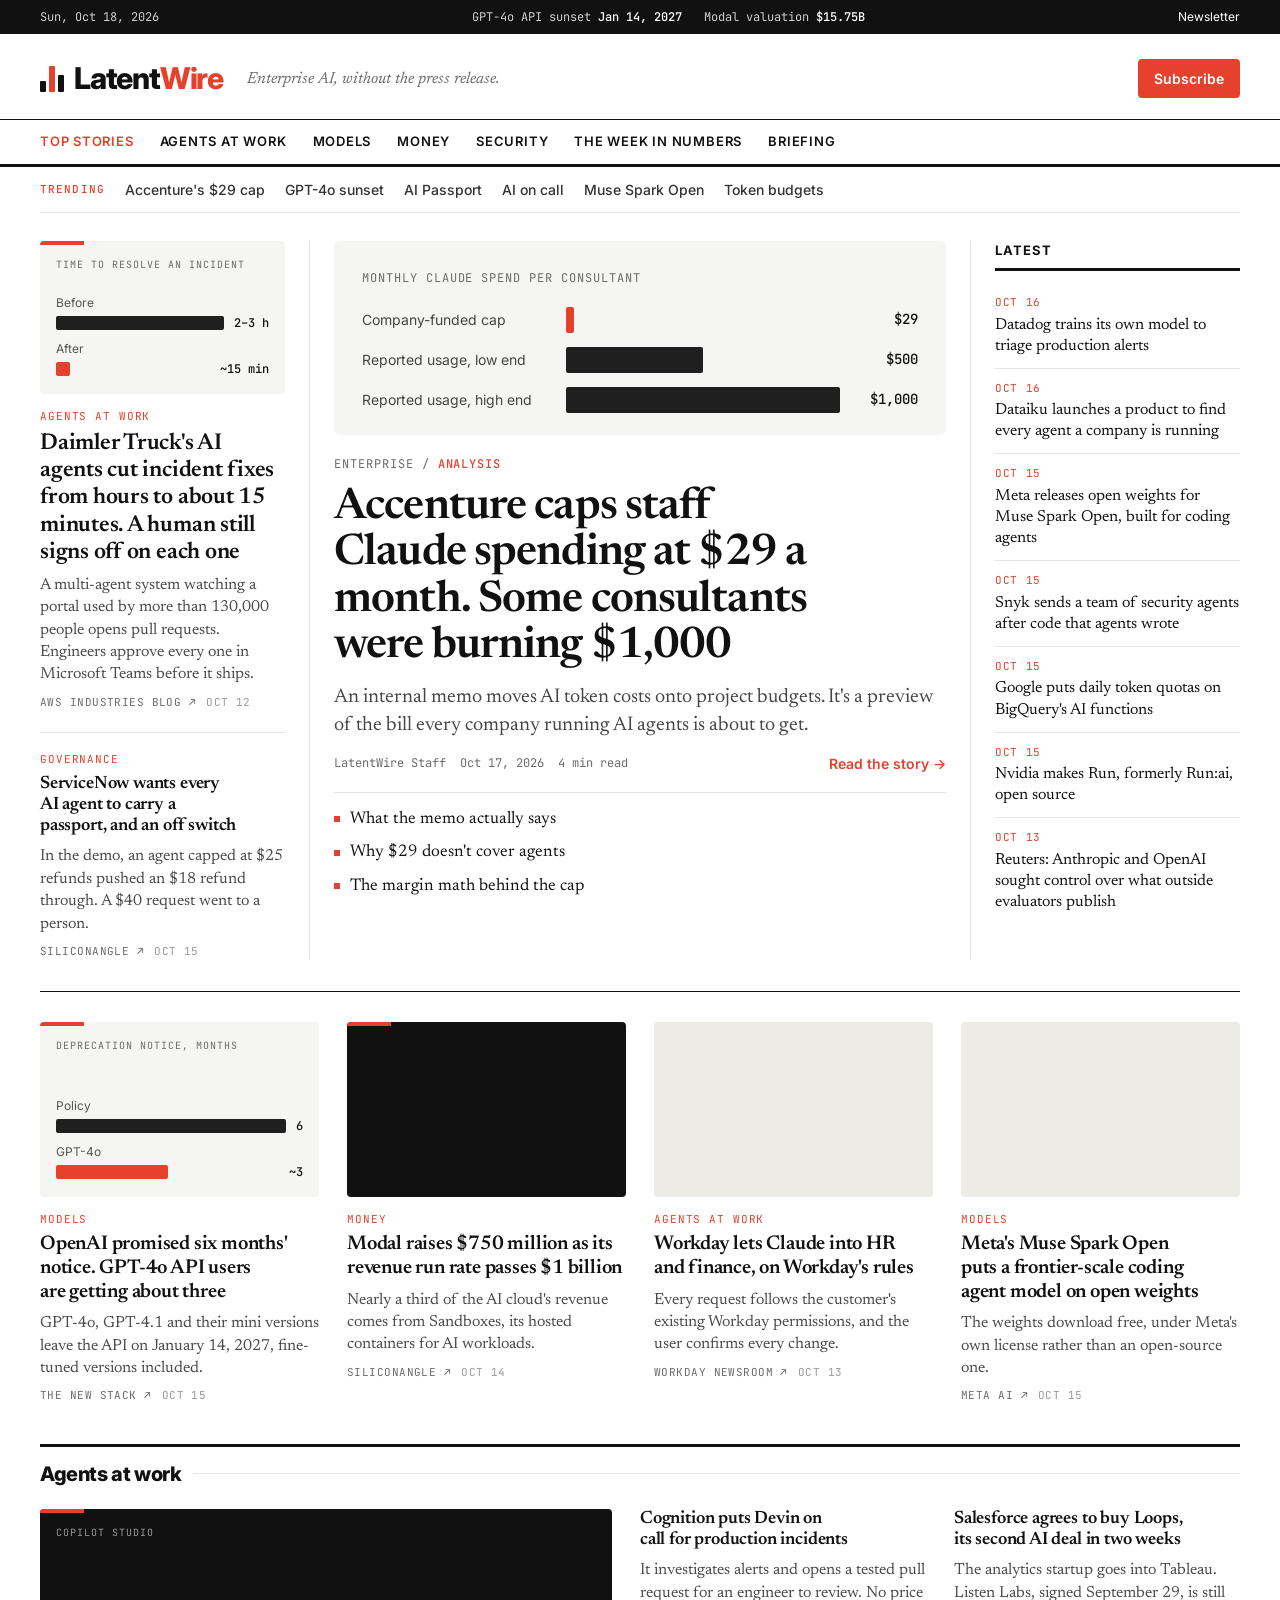
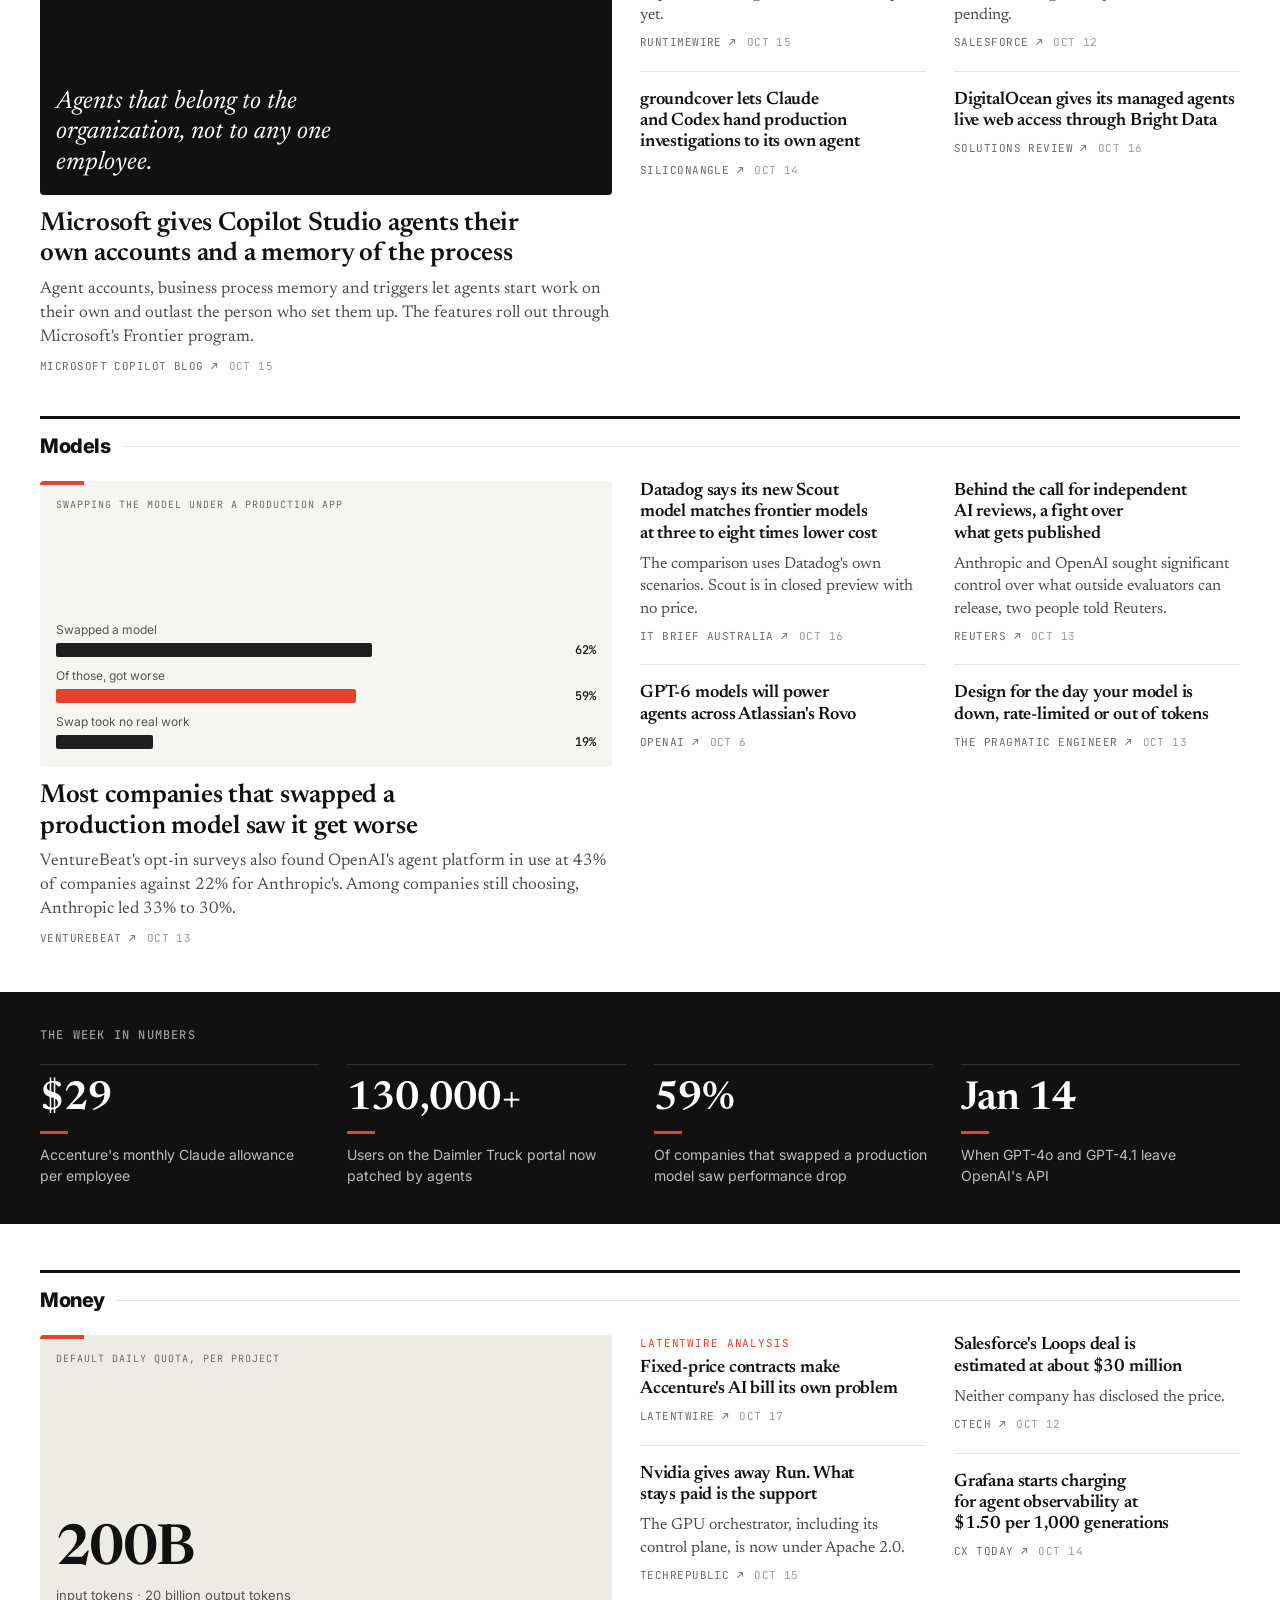
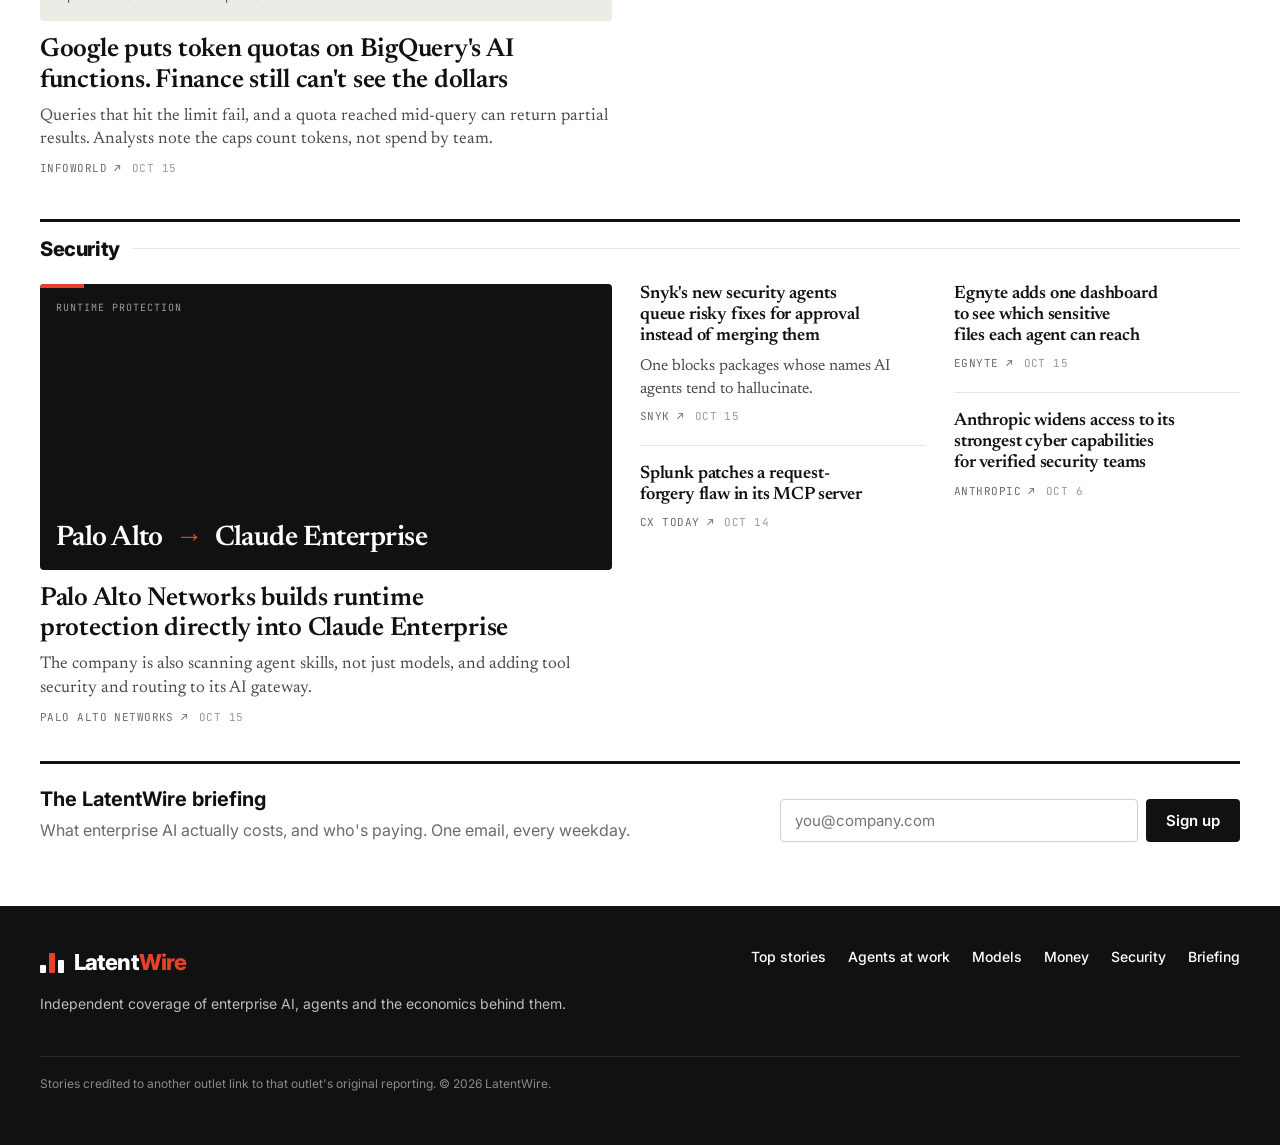
==== commit eb56c1ad: "Add GA4 for pageviews and Plexo ad clicks. Wire Measurement ID G-5Q63X23C36 into every page and send" ====
--- a/index.html
+++ b/index.html
@@ -14,6 +14,13 @@
   <link rel="preconnect" href="https://fonts.gstatic.com" crossorigin>
   <link href="https://fonts.googleapis.com/css2?family=Inter:wght@400;500;600;700;800&family=JetBrains+Mono:wght@400;500&family=Newsreader:opsz,wght@6..72,400;6..72,500;6..72,600;6..72,700&display=swap" rel="stylesheet">
   <link rel="stylesheet" href="styles.css">
+  <script async src="https://www.googletagmanager.com/gtag/js?id=G-5Q63X23C36"></script>
+  <script>
+    window.dataLayer = window.dataLayer || [];
+    function gtag(){dataLayer.push(arguments);}
+    gtag('js', new Date());
+    gtag('config', 'G-5Q63X23C36');
+  </script>
 </head>
 <body class="home">
   <header class="masthead">
@@ -419,6 +426,10 @@
     <p class="wrap disclosure">Stories credited to another outlet link to that outlet's original reporting. © 2026 LatentWire.</p>
   </footer>
 
+  <script>
+    window.va = window.va || function () { (window.vaq = window.vaq || []).push(arguments); };
+  </script>
+  <script defer src="/_vercel/insights/script.js"></script>
   <script src="site.js"></script>
 </body>
 </html>
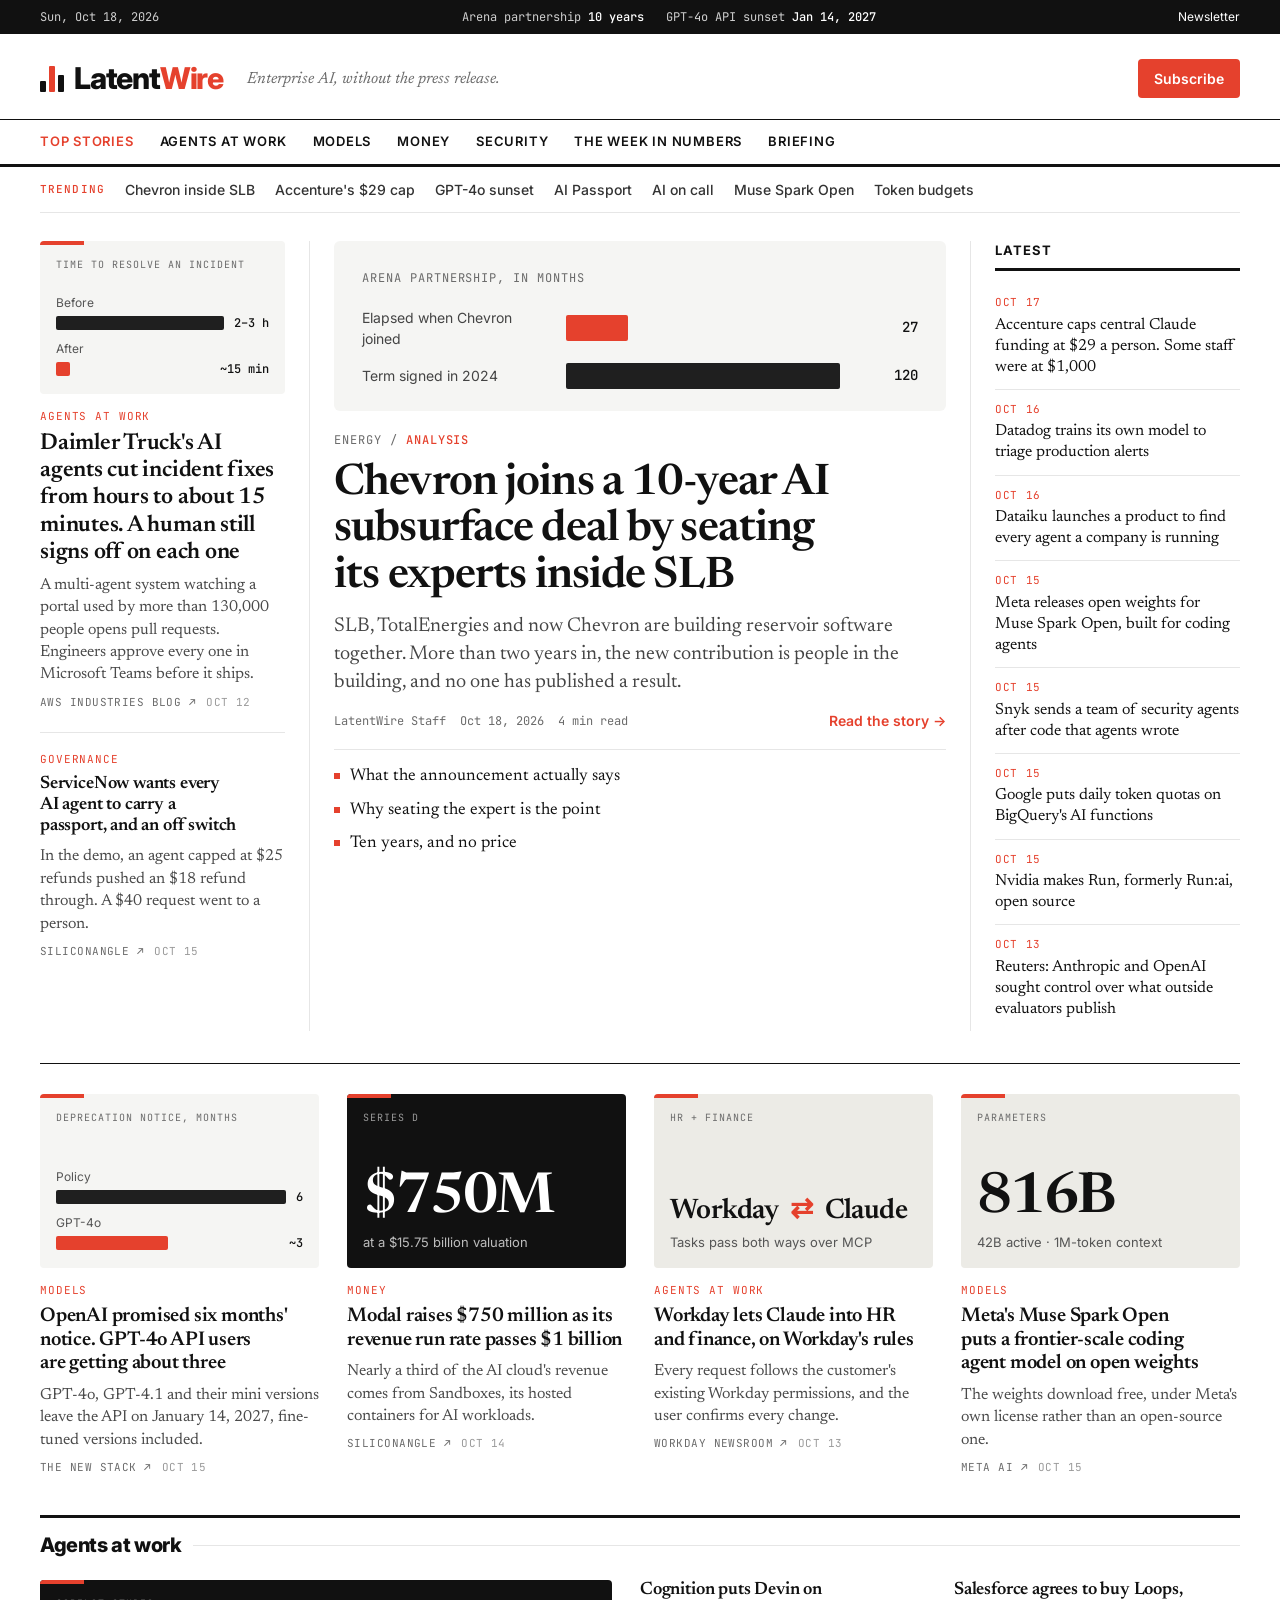
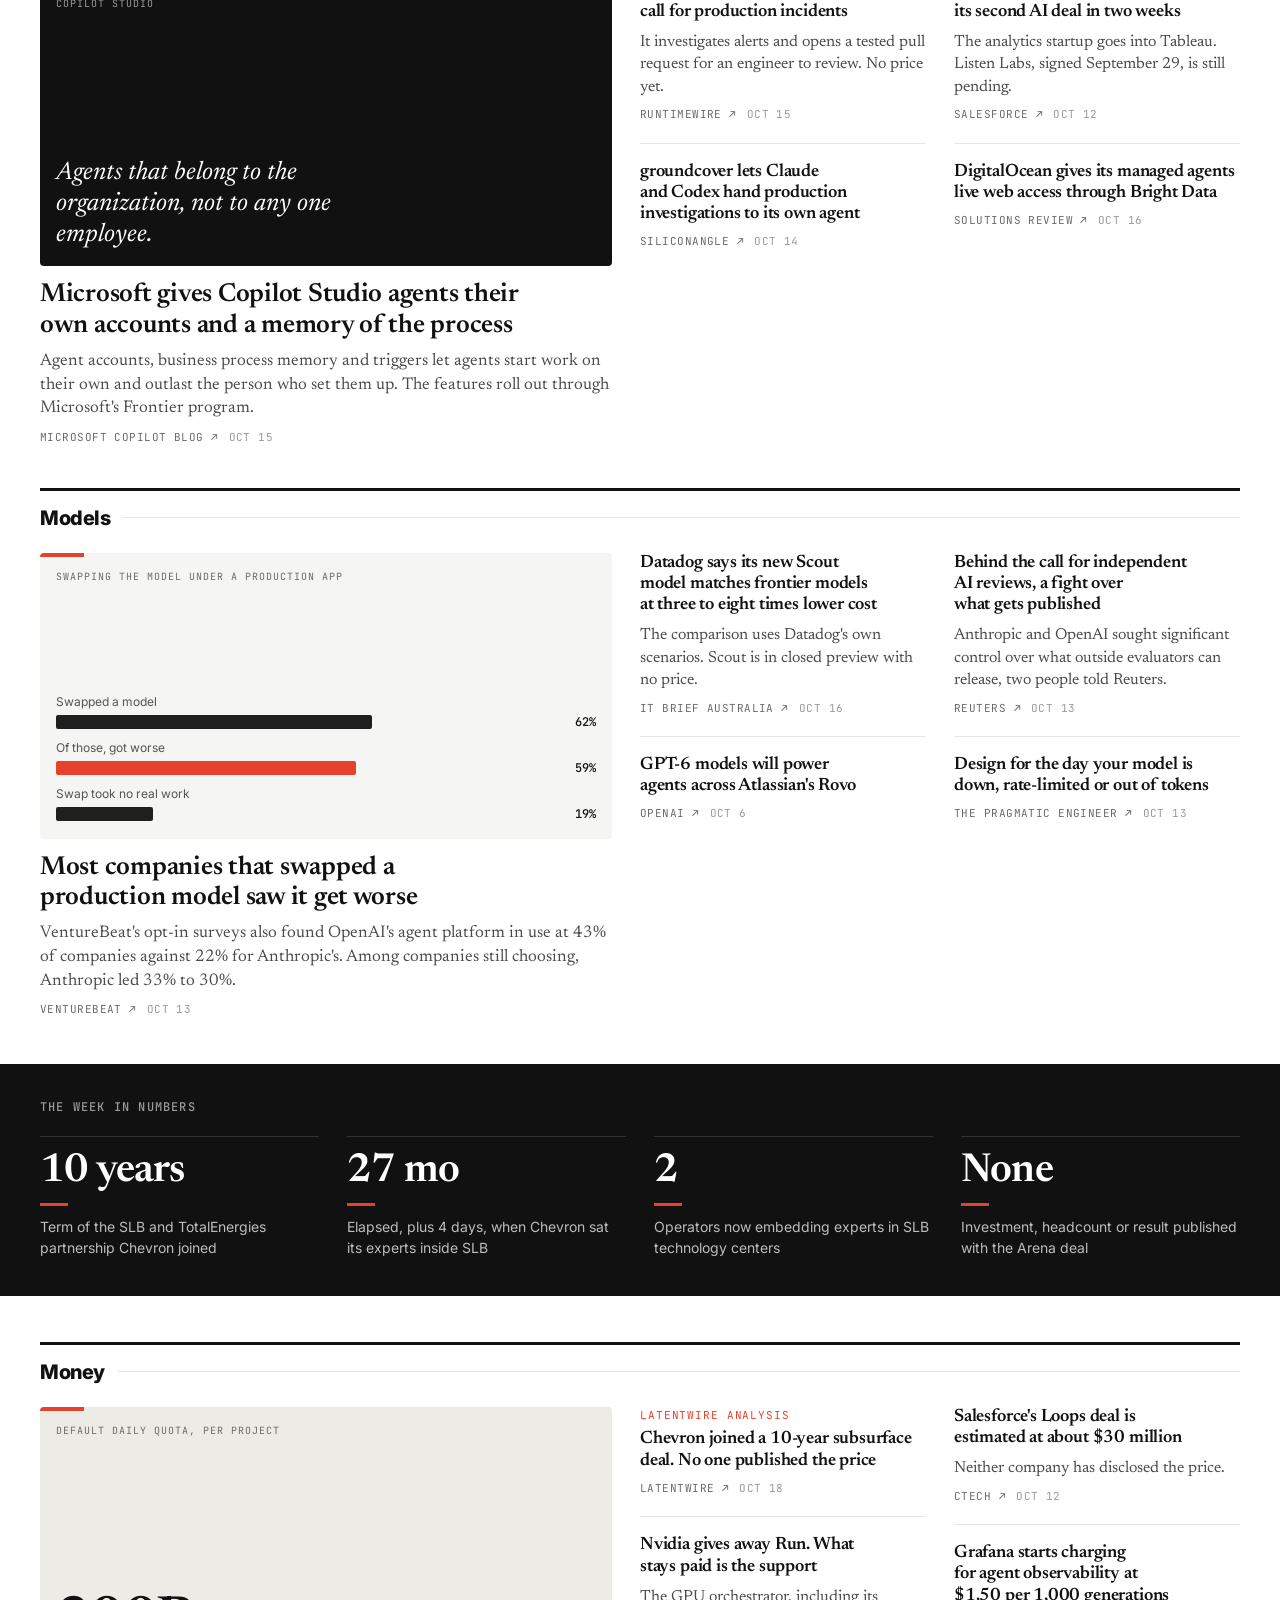
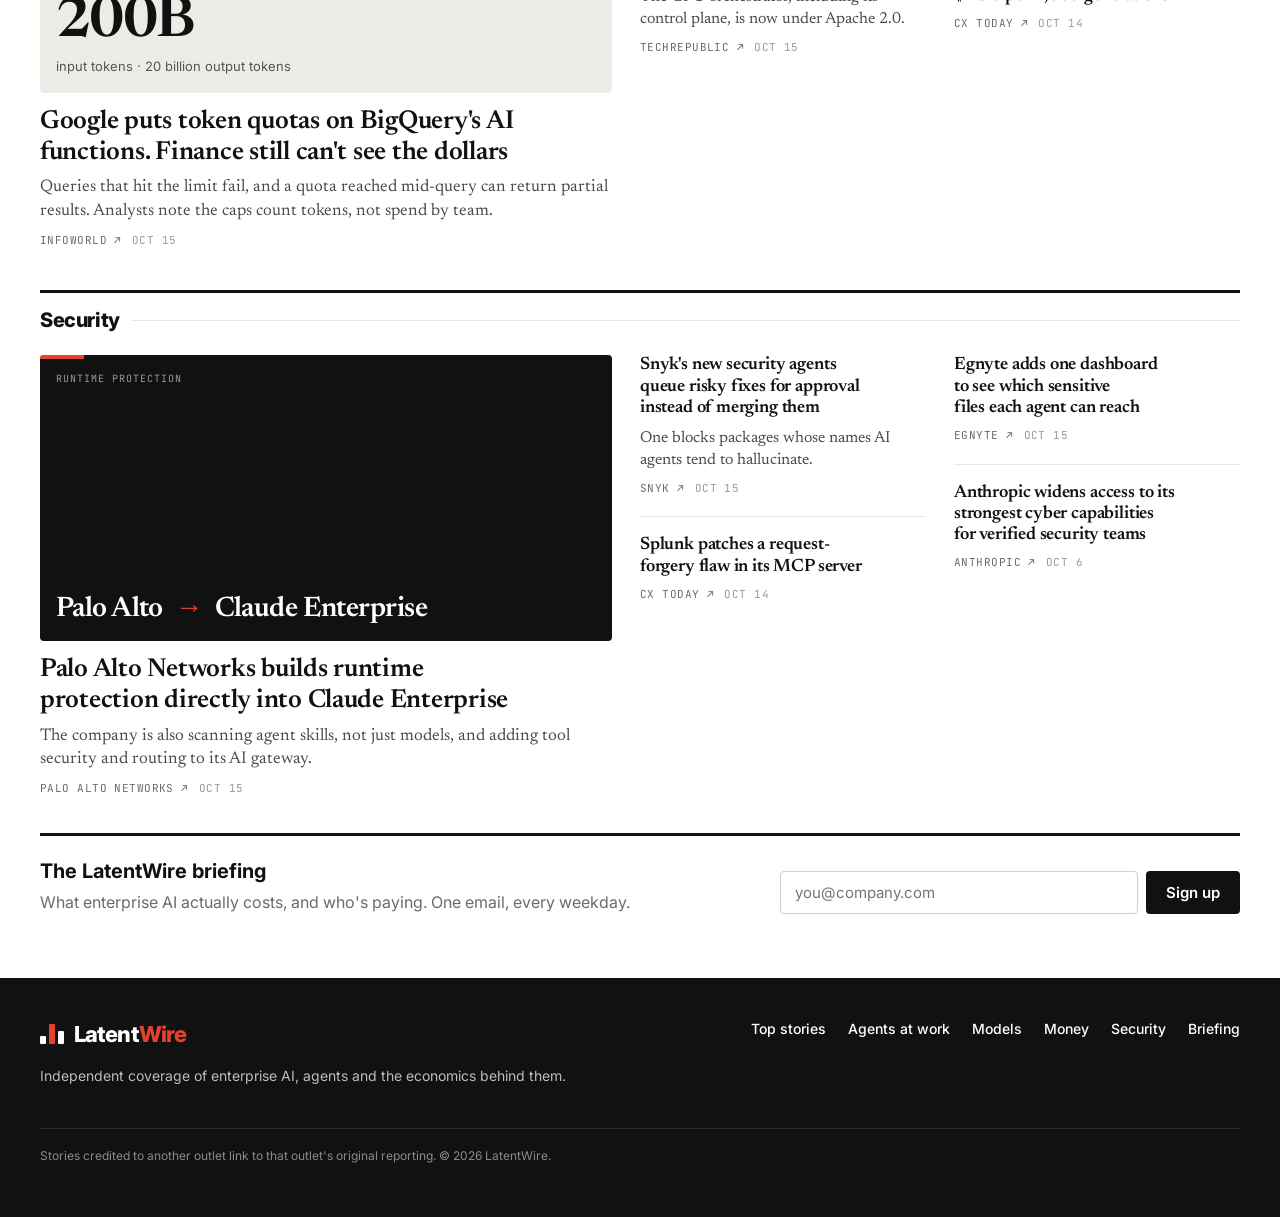
==== commit 9818d518: "Add Chevron–SLB Arena analysis as the LatentWire lead. Makes the oil-and-gas AI story the homepage l" ====
--- a/index.html
+++ b/index.html
@@ -28,8 +28,8 @@
       <div class="wrap topbar-inner">
         <span class="mono">Sun, Oct 18, 2026</span>
         <div class="ticker mono" aria-label="This week in figures">
+          <span>Arena partnership <b>10 years</b></span>
           <span>GPT-4o API sunset <b>Jan 14, 2027</b></span>
-          <span>Modal valuation <b>$15.75B</b></span>
         </div>
         <a class="topbar-link" href="#newsletter">Newsletter</a>
       </div>
@@ -57,6 +57,7 @@
 
   <div class="wrap trending" aria-label="Trending">
     <span class="trending-label mono">Trending</span>
+    <a href="articles/chevron-slb-arena.html">Chevron inside SLB</a>
     <a href="articles/accenture-claude-spending-cap.html">Accenture's $29 cap</a>
     <a href="#gpt4o">GPT-4o sunset</a>
     <a href="#passport">AI Passport</a>
@@ -95,30 +96,30 @@
       </div>
 
       <article class="lead-card">
-        <a href="articles/accenture-claude-spending-cap.html">
-          <div class="chart" role="img" aria-label="Bar chart: Accenture's $29 monthly allowance compared with $500 and $1,000 of reported monthly Claude Code usage">
-            <p class="chart-title mono">Monthly Claude spend per consultant</p>
+        <a href="articles/chevron-slb-arena.html">
+          <div class="chart" role="img" aria-label="Bar chart: 27 months had elapsed on a 120-month partnership when Chevron joined">
+            <p class="chart-title mono">Arena partnership, in months</p>
             <div class="bars">
-              <div class="bar-row"><span class="bar-label">Company-funded cap</span><span class="bar cap" style="--w: 2.9%"></span><span class="bar-val">$29</span></div>
-              <div class="bar-row"><span class="bar-label">Reported usage, low end</span><span class="bar" style="--w: 50%"></span><span class="bar-val">$500</span></div>
-              <div class="bar-row"><span class="bar-label">Reported usage, high end</span><span class="bar" style="--w: 100%"></span><span class="bar-val">$1,000</span></div>
+              <div class="bar-row"><span class="bar-label">Elapsed when Chevron joined</span><span class="bar cap" style="--w: 22.5%"></span><span class="bar-val">27</span></div>
+              <div class="bar-row"><span class="bar-label">Term signed in 2024</span><span class="bar" style="--w: 100%"></span><span class="bar-val">120</span></div>
             </div>
           </div>
-          <p class="crumbs mono"><span>Enterprise</span><span>/</span><span class="kicker">Analysis</span></p>
-          <h1>Accenture caps staff Claude spending at $29 a month. Some consultants were burning $1,000</h1>
-          <p class="dek">An internal memo moves AI token costs onto project budgets. It's a preview of the bill every company running AI agents is about to get.</p>
-          <p class="lead-meta mono"><span>LatentWire Staff</span><time datetime="2026-10-17">Oct 17, 2026</time><span>4 min read</span><span class="read-more">Read the story →</span></p>
+          <p class="crumbs mono"><span>Energy</span><span>/</span><span class="kicker">Analysis</span></p>
+          <h1>Chevron joins a 10-year AI subsurface deal by seating its experts inside SLB</h1>
+          <p class="dek">SLB, TotalEnergies and now Chevron are building reservoir software together. More than two years in, the new contribution is people in the building, and no one has published a result.</p>
+          <p class="lead-meta mono"><span>LatentWire Staff</span><time datetime="2026-10-18">Oct 18, 2026</time><span>4 min read</span><span class="read-more">Read the story →</span></p>
         </a>
         <ul class="lead-related">
-          <li><a href="articles/accenture-claude-spending-cap.html#memo">What the memo actually says</a></li>
-          <li><a href="articles/accenture-claude-spending-cap.html#agents">Why $29 doesn't cover agents</a></li>
-          <li><a href="articles/accenture-claude-spending-cap.html#margin">The margin math behind the cap</a></li>
+          <li><a href="articles/chevron-slb-arena.html#deal">What the announcement actually says</a></li>
+          <li><a href="articles/chevron-slb-arena.html#people">Why seating the expert is the point</a></li>
+          <li><a href="articles/chevron-slb-arena.html#term">Ten years, and no price</a></li>
         </ul>
       </article>
 
       <section class="latest" aria-labelledby="latest-head">
         <h2 class="rail-head" id="latest-head">Latest</h2>
         <ol>
+          <li><a href="articles/accenture-claude-spending-cap.html"><time datetime="2026-10-17">Oct 17</time><span>Accenture caps central Claude funding at $29 a person. Some staff were at $1,000</span></a></li>
           <li><a href="https://itbrief.com.au/story/datadog-launches-scout-1-0-for-production-issue-checks" target="_blank" rel="noopener"><time datetime="2026-10-16">Oct 16</time><span>Datadog trains its own model to triage production alerts</span></a></li>
           <li><a href="https://solutionsreview.com/ai-news-for-the-week-of-october-16-updates-from-digitalocean-linux-foundation-onestream-more/" target="_blank" rel="noopener"><time datetime="2026-10-16">Oct 16</time><span>Dataiku launches a product to find every agent a company is running</span></a></li>
           <li><a href="https://research.meta.ai/blog/muse-spark-open" target="_blank" rel="noopener"><time datetime="2026-10-15">Oct 15</time><span>Meta releases open weights for Muse Spark Open, built for coding agents</span></a></li>
@@ -292,10 +293,10 @@
       <div class="wrap">
         <h2 class="band-head mono" id="numbers-head">The week in numbers</h2>
         <dl>
-          <div><dt>$29</dt><dd>Accenture's monthly Claude allowance per employee</dd></div>
-          <div><dt>130,000+</dt><dd>Users on the Daimler Truck portal now patched by agents</dd></div>
-          <div><dt>59%</dt><dd>Of companies that swapped a production model saw performance drop</dd></div>
-          <div><dt>Jan 14</dt><dd>When GPT-4o and GPT-4.1 leave OpenAI's API</dd></div>
+          <div><dt>10 years</dt><dd>Term of the SLB and TotalEnergies partnership Chevron joined</dd></div>
+          <div><dt>27 mo</dt><dd>Elapsed, plus 4 days, when Chevron sat its experts inside SLB</dd></div>
+          <div><dt>2</dt><dd>Operators now embedding experts in SLB technology centers</dd></div>
+          <div><dt>None</dt><dd>Investment, headcount or result published with the Arena deal</dd></div>
         </dl>
       </div>
     </section>
@@ -317,10 +318,10 @@
         </article>
         <div class="desk-list">
           <article class="story-card compact">
-            <a href="articles/accenture-claude-spending-cap.html#margin">
+            <a href="articles/chevron-slb-arena.html#term">
               <p class="kicker mono">LatentWire analysis</p>
-              <h3>Fixed-price contracts make Accenture's AI bill its own problem</h3>
-              <p class="card-meta mono"><span>LatentWire</span><time datetime="2026-10-17">Oct 17</time></p>
+              <h3>Chevron joined a 10-year subsurface deal. No one published the price</h3>
+              <p class="card-meta mono"><span>LatentWire</span><time datetime="2026-10-18">Oct 18</time></p>
             </a>
           </article>
           <article class="story-card compact">
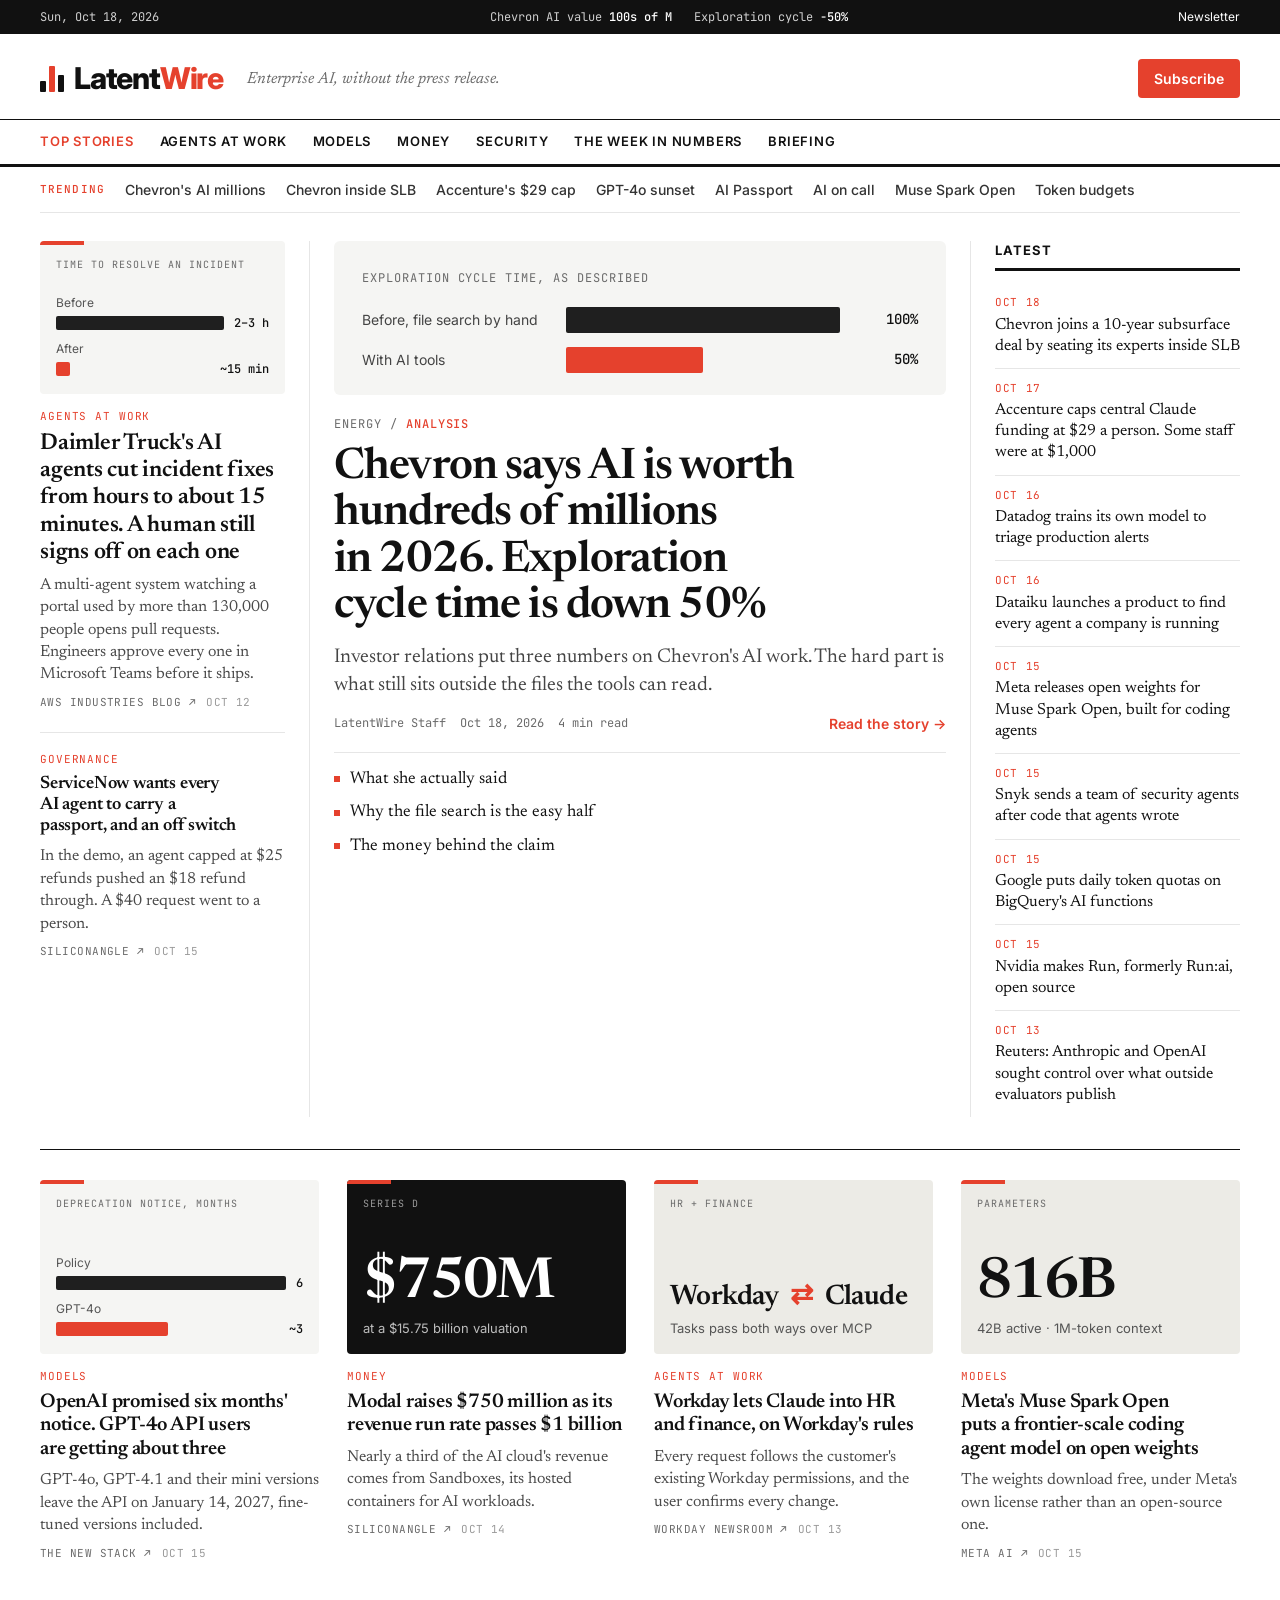
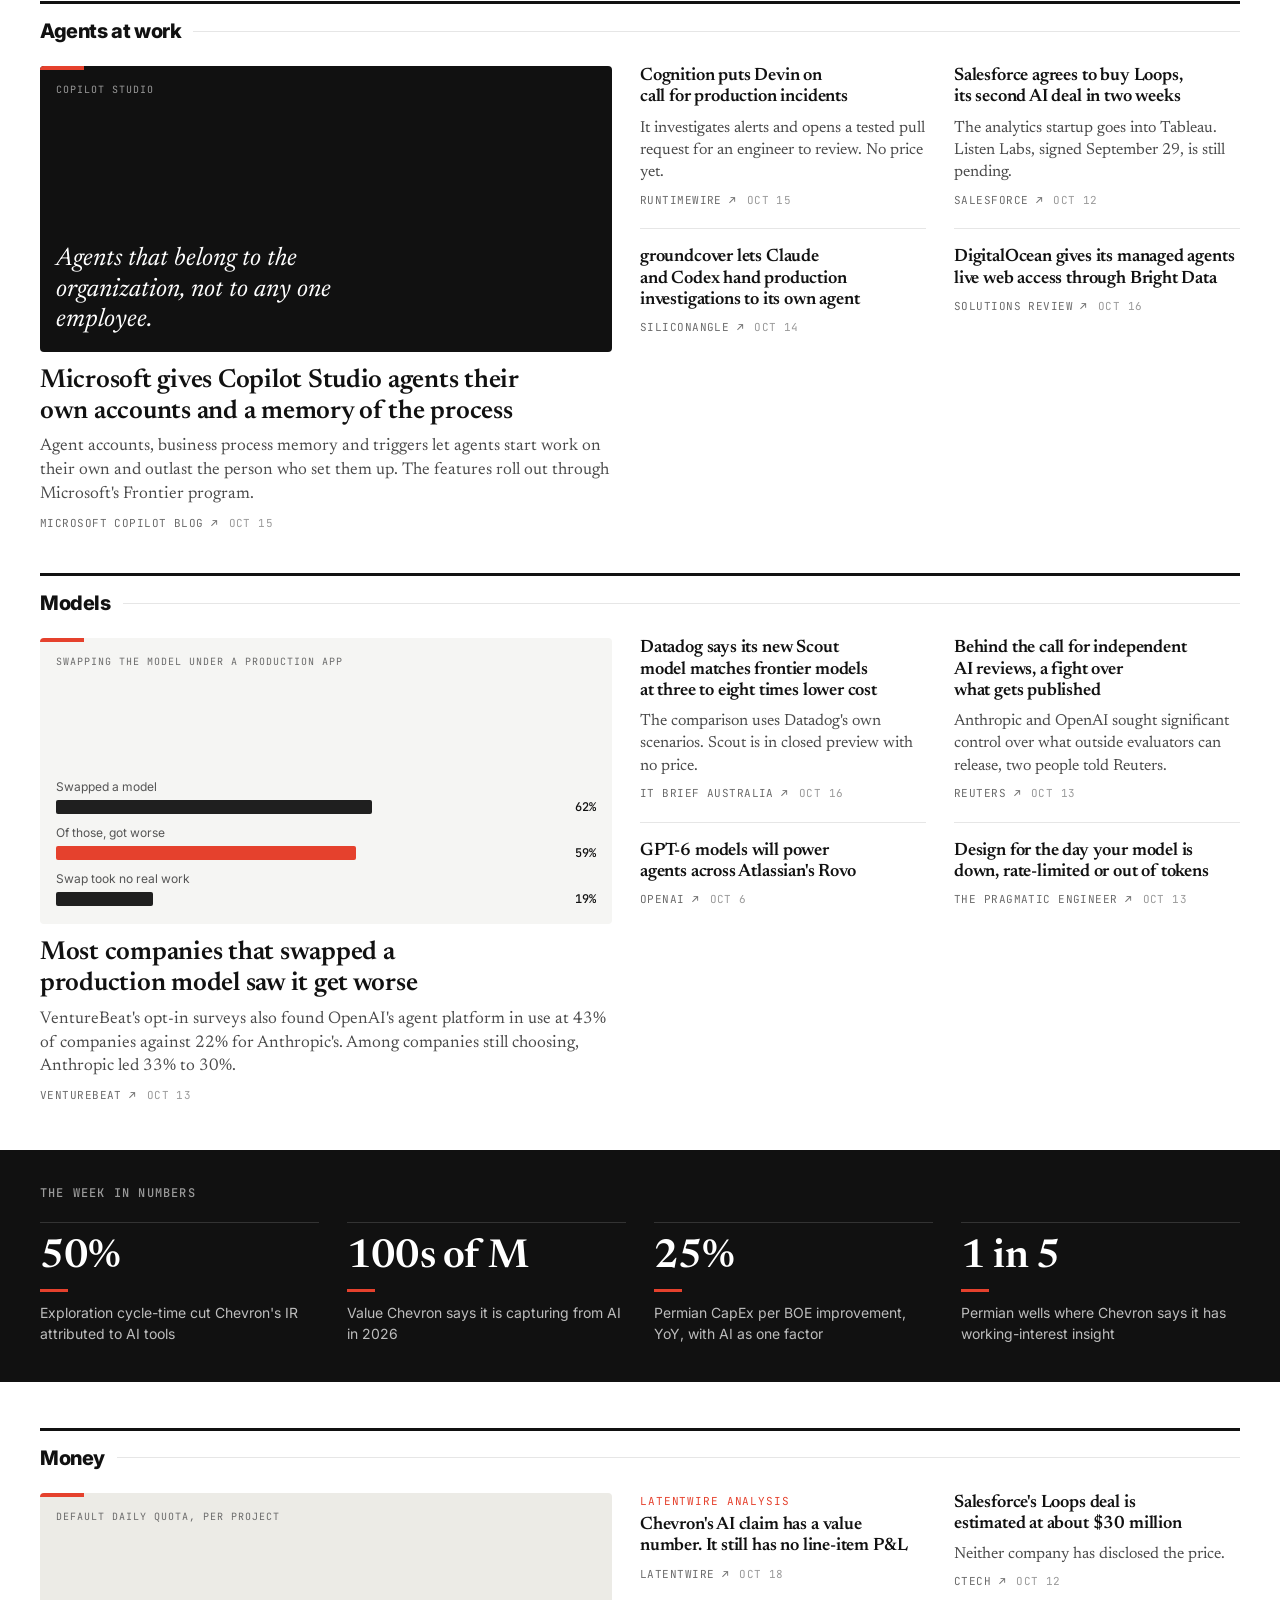
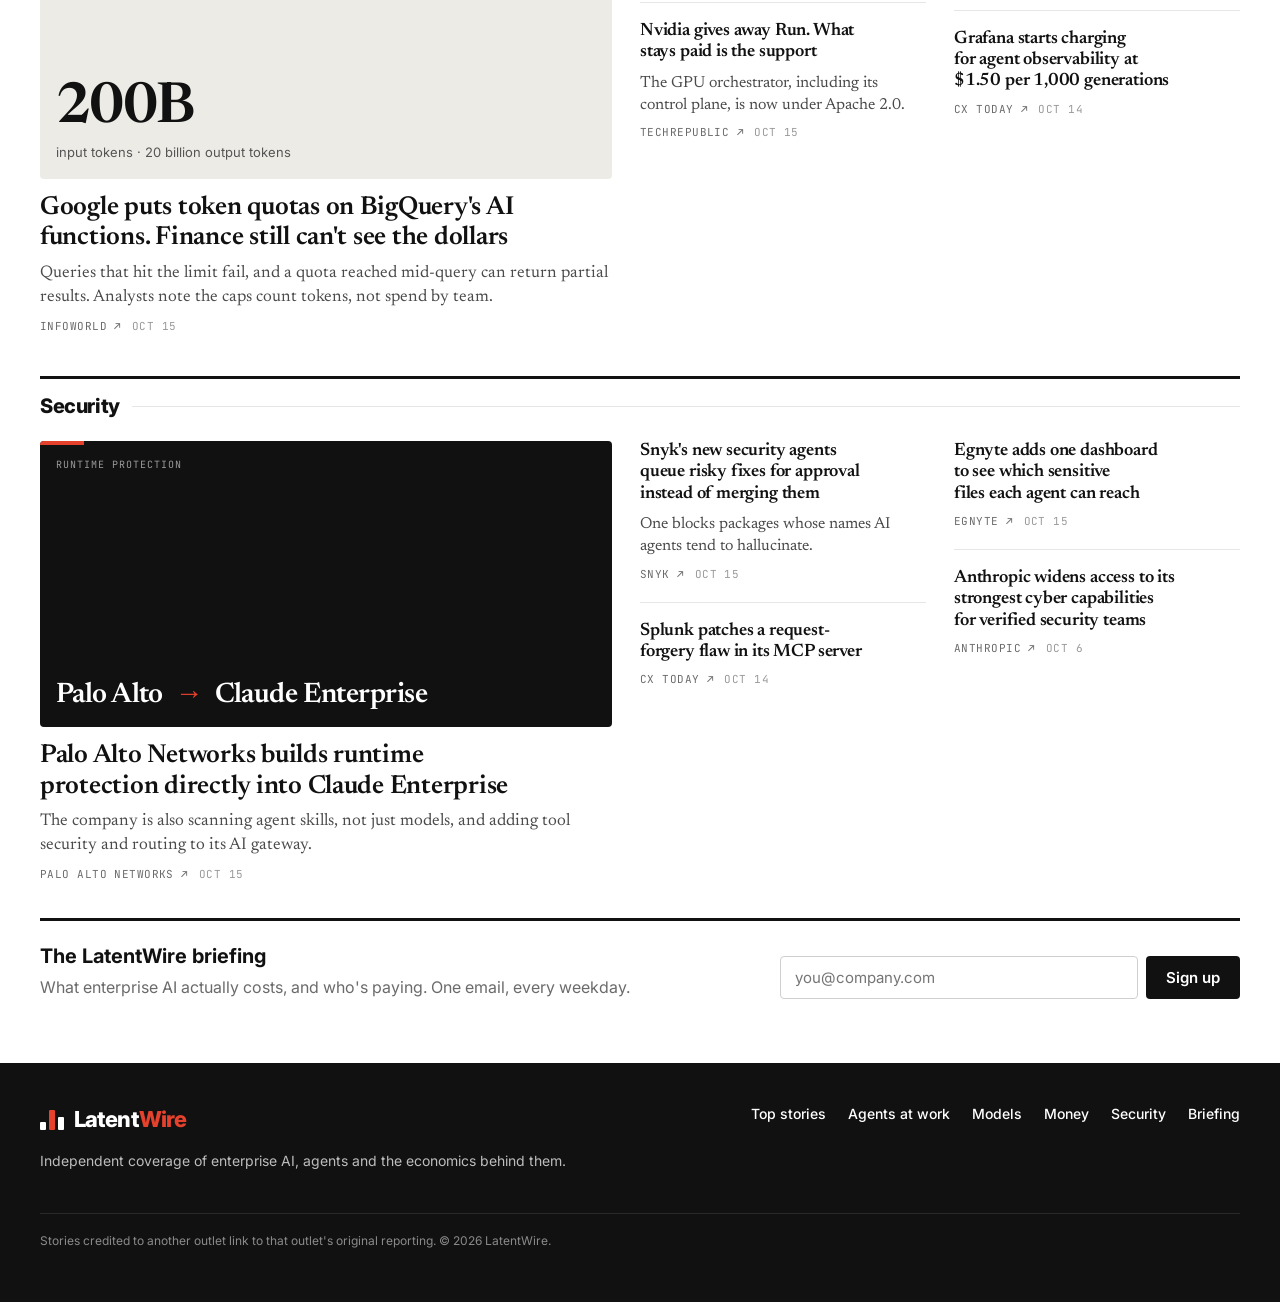
==== commit 26da2b31: "Add Chevron AI value analysis as the LatentWire lead. Puts the cycle-time and CapEx figures on the h" ====
--- a/index.html
+++ b/index.html
@@ -28,8 +28,8 @@
       <div class="wrap topbar-inner">
         <span class="mono">Sun, Oct 18, 2026</span>
         <div class="ticker mono" aria-label="This week in figures">
-          <span>Arena partnership <b>10 years</b></span>
-          <span>GPT-4o API sunset <b>Jan 14, 2027</b></span>
+          <span>Chevron AI value <b>100s of M</b></span>
+          <span>Exploration cycle <b>−50%</b></span>
         </div>
         <a class="topbar-link" href="#newsletter">Newsletter</a>
       </div>
@@ -57,6 +57,7 @@
 
   <div class="wrap trending" aria-label="Trending">
     <span class="trending-label mono">Trending</span>
+    <a href="articles/chevron-ai-hundreds-of-millions.html">Chevron's AI millions</a>
     <a href="articles/chevron-slb-arena.html">Chevron inside SLB</a>
     <a href="articles/accenture-claude-spending-cap.html">Accenture's $29 cap</a>
     <a href="#gpt4o">GPT-4o sunset</a>
@@ -96,29 +97,30 @@
       </div>
 
       <article class="lead-card">
-        <a href="articles/chevron-slb-arena.html">
-          <div class="chart" role="img" aria-label="Bar chart: 27 months had elapsed on a 120-month partnership when Chevron joined">
-            <p class="chart-title mono">Arena partnership, in months</p>
+        <a href="articles/chevron-ai-hundreds-of-millions.html">
+          <div class="chart" role="img" aria-label="Bar chart: exploration cycle time cut in half with AI tools">
+            <p class="chart-title mono">Exploration cycle time, as described</p>
             <div class="bars">
-              <div class="bar-row"><span class="bar-label">Elapsed when Chevron joined</span><span class="bar cap" style="--w: 22.5%"></span><span class="bar-val">27</span></div>
-              <div class="bar-row"><span class="bar-label">Term signed in 2024</span><span class="bar" style="--w: 100%"></span><span class="bar-val">120</span></div>
+              <div class="bar-row"><span class="bar-label">Before, file search by hand</span><span class="bar" style="--w: 100%"></span><span class="bar-val">100%</span></div>
+              <div class="bar-row"><span class="bar-label">With AI tools</span><span class="bar cap" style="--w: 50%"></span><span class="bar-val">50%</span></div>
             </div>
           </div>
           <p class="crumbs mono"><span>Energy</span><span>/</span><span class="kicker">Analysis</span></p>
-          <h1>Chevron joins a 10-year AI subsurface deal by seating its experts inside SLB</h1>
-          <p class="dek">SLB, TotalEnergies and now Chevron are building reservoir software together. More than two years in, the new contribution is people in the building, and no one has published a result.</p>
+          <h1>Chevron says AI is worth hundreds of millions in 2026. Exploration cycle time is down 50%</h1>
+          <p class="dek">Investor relations put three numbers on Chevron's AI work. The hard part is what still sits outside the files the tools can read.</p>
           <p class="lead-meta mono"><span>LatentWire Staff</span><time datetime="2026-10-18">Oct 18, 2026</time><span>4 min read</span><span class="read-more">Read the story →</span></p>
         </a>
         <ul class="lead-related">
-          <li><a href="articles/chevron-slb-arena.html#deal">What the announcement actually says</a></li>
-          <li><a href="articles/chevron-slb-arena.html#people">Why seating the expert is the point</a></li>
-          <li><a href="articles/chevron-slb-arena.html#term">Ten years, and no price</a></li>
+          <li><a href="articles/chevron-ai-hundreds-of-millions.html#claims">What she actually said</a></li>
+          <li><a href="articles/chevron-ai-hundreds-of-millions.html#files">Why the file search is the easy half</a></li>
+          <li><a href="articles/chevron-ai-hundreds-of-millions.html#money">The money behind the claim</a></li>
         </ul>
       </article>
 
       <section class="latest" aria-labelledby="latest-head">
         <h2 class="rail-head" id="latest-head">Latest</h2>
         <ol>
+          <li><a href="articles/chevron-slb-arena.html"><time datetime="2026-10-18">Oct 18</time><span>Chevron joins a 10-year subsurface deal by seating its experts inside SLB</span></a></li>
           <li><a href="articles/accenture-claude-spending-cap.html"><time datetime="2026-10-17">Oct 17</time><span>Accenture caps central Claude funding at $29 a person. Some staff were at $1,000</span></a></li>
           <li><a href="https://itbrief.com.au/story/datadog-launches-scout-1-0-for-production-issue-checks" target="_blank" rel="noopener"><time datetime="2026-10-16">Oct 16</time><span>Datadog trains its own model to triage production alerts</span></a></li>
           <li><a href="https://solutionsreview.com/ai-news-for-the-week-of-october-16-updates-from-digitalocean-linux-foundation-onestream-more/" target="_blank" rel="noopener"><time datetime="2026-10-16">Oct 16</time><span>Dataiku launches a product to find every agent a company is running</span></a></li>
@@ -293,10 +295,10 @@
       <div class="wrap">
         <h2 class="band-head mono" id="numbers-head">The week in numbers</h2>
         <dl>
-          <div><dt>10 years</dt><dd>Term of the SLB and TotalEnergies partnership Chevron joined</dd></div>
-          <div><dt>27 mo</dt><dd>Elapsed, plus 4 days, when Chevron sat its experts inside SLB</dd></div>
-          <div><dt>2</dt><dd>Operators now embedding experts in SLB technology centers</dd></div>
-          <div><dt>None</dt><dd>Investment, headcount or result published with the Arena deal</dd></div>
+          <div><dt>50%</dt><dd>Exploration cycle-time cut Chevron's IR attributed to AI tools</dd></div>
+          <div><dt>100s of M</dt><dd>Value Chevron says it is capturing from AI in 2026</dd></div>
+          <div><dt>25%</dt><dd>Permian CapEx per BOE improvement, YoY, with AI as one factor</dd></div>
+          <div><dt>1 in 5</dt><dd>Permian wells where Chevron says it has working-interest insight</dd></div>
         </dl>
       </div>
     </section>
@@ -318,9 +320,9 @@
         </article>
         <div class="desk-list">
           <article class="story-card compact">
-            <a href="articles/chevron-slb-arena.html#term">
+            <a href="articles/chevron-ai-hundreds-of-millions.html#money">
               <p class="kicker mono">LatentWire analysis</p>
-              <h3>Chevron joined a 10-year subsurface deal. No one published the price</h3>
+              <h3>Chevron's AI claim has a value number. It still has no line-item P&amp;L</h3>
               <p class="card-meta mono"><span>LatentWire</span><time datetime="2026-10-18">Oct 18</time></p>
             </a>
           </article>
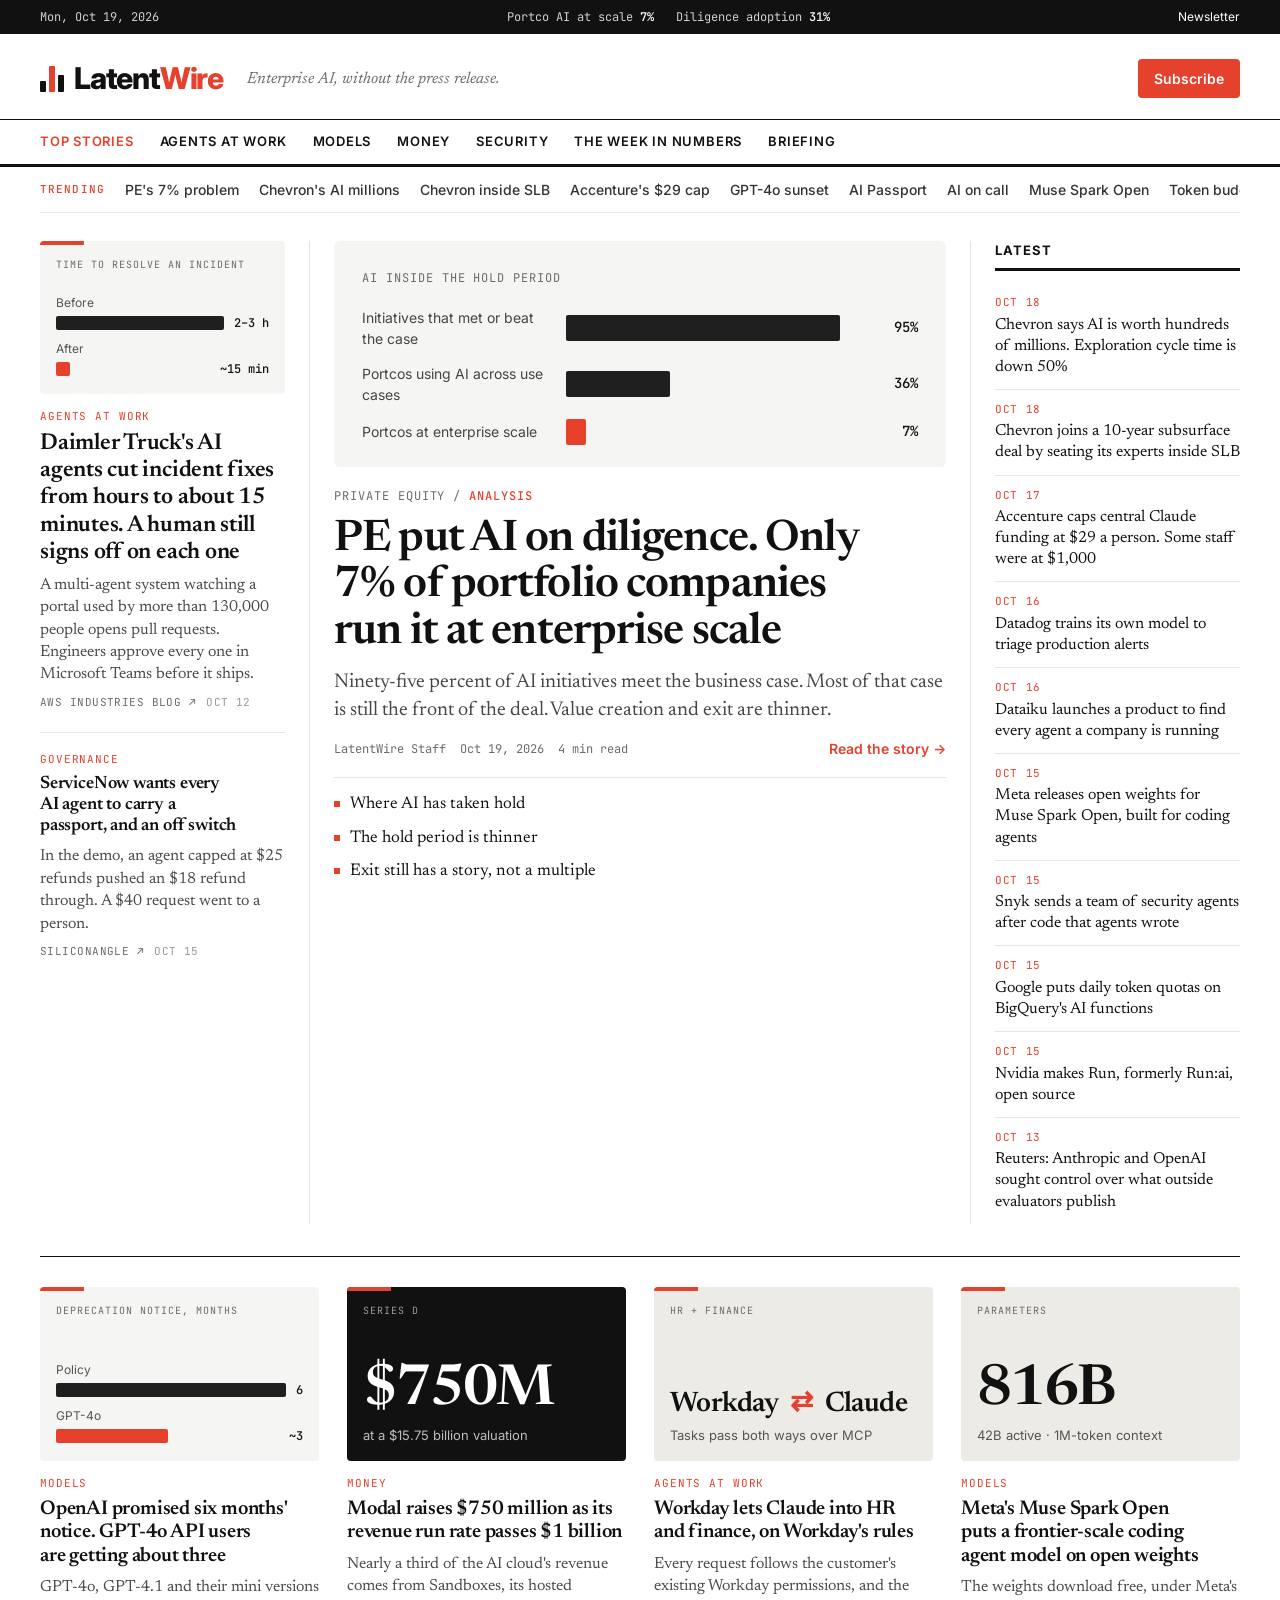
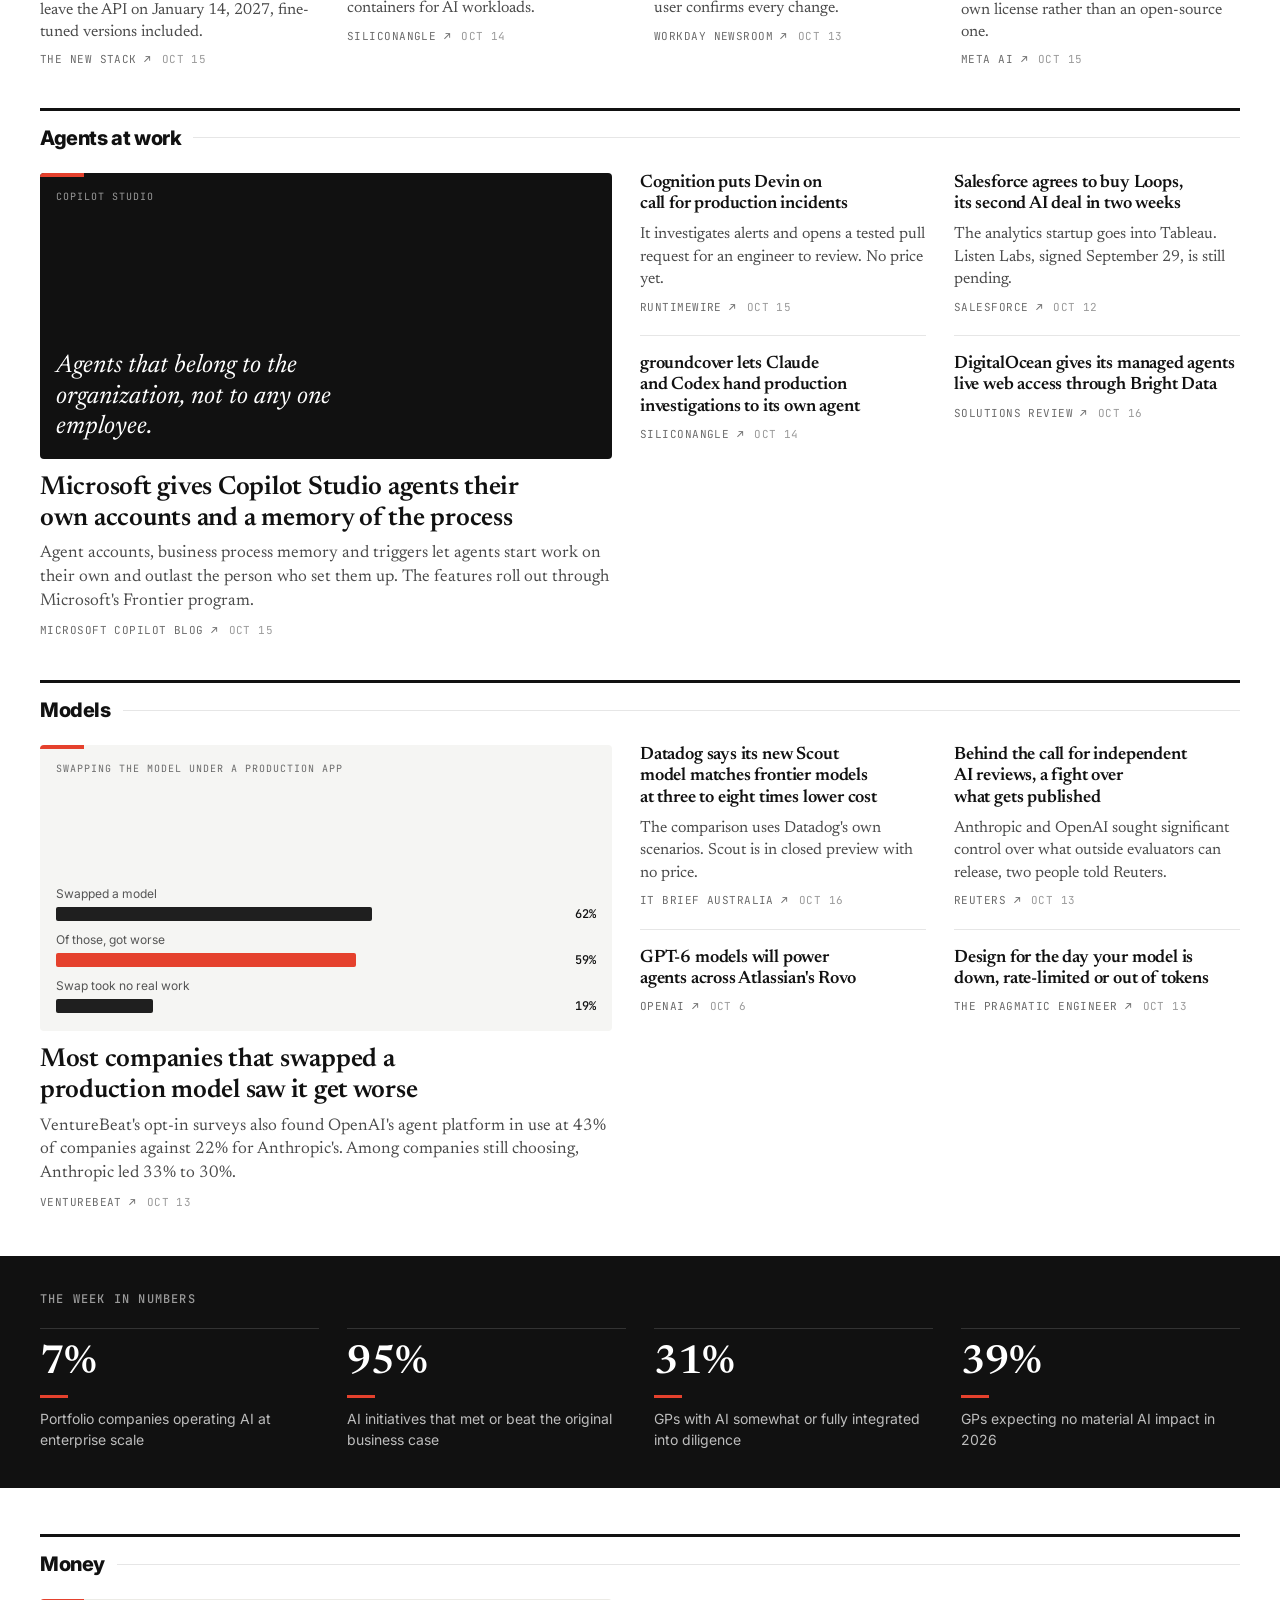
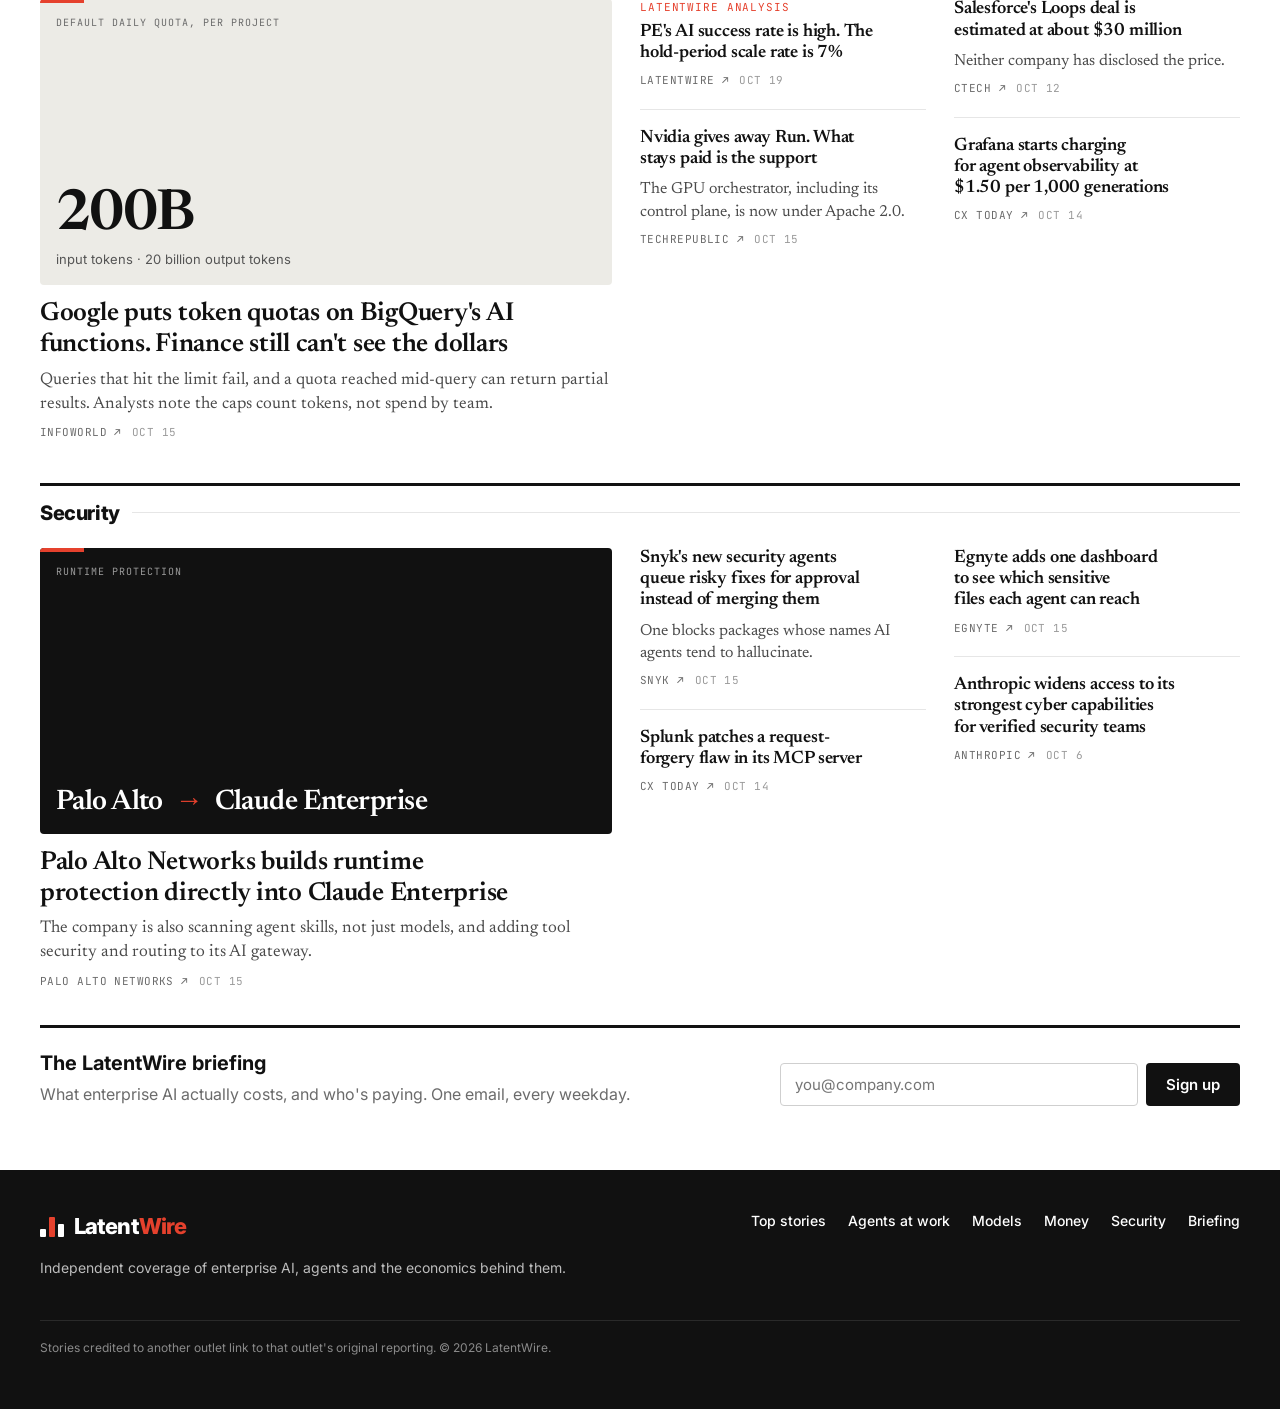
==== commit 567b04f6: "Add private equity AI deal-cycle analysis as the LatentWire lead. Puts the 95% vs 7% hold-period gap" ====
--- a/index.html
+++ b/index.html
@@ -26,10 +26,10 @@
   <header class="masthead">
     <div class="topbar">
       <div class="wrap topbar-inner">
-        <span class="mono">Sun, Oct 18, 2026</span>
+        <span class="mono">Mon, Oct 19, 2026</span>
         <div class="ticker mono" aria-label="This week in figures">
-          <span>Chevron AI value <b>100s of M</b></span>
-          <span>Exploration cycle <b>−50%</b></span>
+          <span>Portco AI at scale <b>7%</b></span>
+          <span>Diligence adoption <b>31%</b></span>
         </div>
         <a class="topbar-link" href="#newsletter">Newsletter</a>
       </div>
@@ -57,6 +57,7 @@
 
   <div class="wrap trending" aria-label="Trending">
     <span class="trending-label mono">Trending</span>
+    <a href="articles/private-equity-ai-deal-cycle.html">PE's 7% problem</a>
     <a href="articles/chevron-ai-hundreds-of-millions.html">Chevron's AI millions</a>
     <a href="articles/chevron-slb-arena.html">Chevron inside SLB</a>
     <a href="articles/accenture-claude-spending-cap.html">Accenture's $29 cap</a>
@@ -97,29 +98,31 @@
       </div>
 
       <article class="lead-card">
-        <a href="articles/chevron-ai-hundreds-of-millions.html">
-          <div class="chart" role="img" aria-label="Bar chart: exploration cycle time cut in half with AI tools">
-            <p class="chart-title mono">Exploration cycle time, as described</p>
+        <a href="articles/private-equity-ai-deal-cycle.html">
+          <div class="chart" role="img" aria-label="Bar chart: 95% of AI initiatives meet the business case, 36% of portfolio companies use AI across use cases, 7% run it at enterprise scale">
+            <p class="chart-title mono">AI inside the hold period</p>
             <div class="bars">
-              <div class="bar-row"><span class="bar-label">Before, file search by hand</span><span class="bar" style="--w: 100%"></span><span class="bar-val">100%</span></div>
-              <div class="bar-row"><span class="bar-label">With AI tools</span><span class="bar cap" style="--w: 50%"></span><span class="bar-val">50%</span></div>
+              <div class="bar-row"><span class="bar-label">Initiatives that met or beat the case</span><span class="bar" style="--w: 100%"></span><span class="bar-val">95%</span></div>
+              <div class="bar-row"><span class="bar-label">Portcos using AI across use cases</span><span class="bar" style="--w: 37.9%"></span><span class="bar-val">36%</span></div>
+              <div class="bar-row"><span class="bar-label">Portcos at enterprise scale</span><span class="bar cap" style="--w: 7.4%"></span><span class="bar-val">7%</span></div>
             </div>
           </div>
-          <p class="crumbs mono"><span>Energy</span><span>/</span><span class="kicker">Analysis</span></p>
-          <h1>Chevron says AI is worth hundreds of millions in 2026. Exploration cycle time is down 50%</h1>
-          <p class="dek">Investor relations put three numbers on Chevron's AI work. The hard part is what still sits outside the files the tools can read.</p>
-          <p class="lead-meta mono"><span>LatentWire Staff</span><time datetime="2026-10-18">Oct 18, 2026</time><span>4 min read</span><span class="read-more">Read the story →</span></p>
+          <p class="crumbs mono"><span>Private equity</span><span>/</span><span class="kicker">Analysis</span></p>
+          <h1>PE put AI on diligence. Only 7% of portfolio companies run it at enterprise scale</h1>
+          <p class="dek">Ninety-five percent of AI initiatives meet the business case. Most of that case is still the front of the deal. Value creation and exit are thinner.</p>
+          <p class="lead-meta mono"><span>LatentWire Staff</span><time datetime="2026-10-19">Oct 19, 2026</time><span>4 min read</span><span class="read-more">Read the story →</span></p>
         </a>
         <ul class="lead-related">
-          <li><a href="articles/chevron-ai-hundreds-of-millions.html#claims">What she actually said</a></li>
-          <li><a href="articles/chevron-ai-hundreds-of-millions.html#files">Why the file search is the easy half</a></li>
-          <li><a href="articles/chevron-ai-hundreds-of-millions.html#money">The money behind the claim</a></li>
+          <li><a href="articles/private-equity-ai-deal-cycle.html#front">Where AI has taken hold</a></li>
+          <li><a href="articles/private-equity-ai-deal-cycle.html#hold">The hold period is thinner</a></li>
+          <li><a href="articles/private-equity-ai-deal-cycle.html#exit">Exit still has a story, not a multiple</a></li>
         </ul>
       </article>
 
       <section class="latest" aria-labelledby="latest-head">
         <h2 class="rail-head" id="latest-head">Latest</h2>
         <ol>
+          <li><a href="articles/chevron-ai-hundreds-of-millions.html"><time datetime="2026-10-18">Oct 18</time><span>Chevron says AI is worth hundreds of millions. Exploration cycle time is down 50%</span></a></li>
           <li><a href="articles/chevron-slb-arena.html"><time datetime="2026-10-18">Oct 18</time><span>Chevron joins a 10-year subsurface deal by seating its experts inside SLB</span></a></li>
           <li><a href="articles/accenture-claude-spending-cap.html"><time datetime="2026-10-17">Oct 17</time><span>Accenture caps central Claude funding at $29 a person. Some staff were at $1,000</span></a></li>
           <li><a href="https://itbrief.com.au/story/datadog-launches-scout-1-0-for-production-issue-checks" target="_blank" rel="noopener"><time datetime="2026-10-16">Oct 16</time><span>Datadog trains its own model to triage production alerts</span></a></li>
@@ -295,10 +298,10 @@
       <div class="wrap">
         <h2 class="band-head mono" id="numbers-head">The week in numbers</h2>
         <dl>
-          <div><dt>50%</dt><dd>Exploration cycle-time cut Chevron's IR attributed to AI tools</dd></div>
-          <div><dt>100s of M</dt><dd>Value Chevron says it is capturing from AI in 2026</dd></div>
-          <div><dt>25%</dt><dd>Permian CapEx per BOE improvement, YoY, with AI as one factor</dd></div>
-          <div><dt>1 in 5</dt><dd>Permian wells where Chevron says it has working-interest insight</dd></div>
+          <div><dt>7%</dt><dd>Portfolio companies operating AI at enterprise scale</dd></div>
+          <div><dt>95%</dt><dd>AI initiatives that met or beat the original business case</dd></div>
+          <div><dt>31%</dt><dd>GPs with AI somewhat or fully integrated into diligence</dd></div>
+          <div><dt>39%</dt><dd>GPs expecting no material AI impact in 2026</dd></div>
         </dl>
       </div>
     </section>
@@ -320,10 +323,10 @@
         </article>
         <div class="desk-list">
           <article class="story-card compact">
-            <a href="articles/chevron-ai-hundreds-of-millions.html#money">
+            <a href="articles/private-equity-ai-deal-cycle.html#hold">
               <p class="kicker mono">LatentWire analysis</p>
-              <h3>Chevron's AI claim has a value number. It still has no line-item P&amp;L</h3>
-              <p class="card-meta mono"><span>LatentWire</span><time datetime="2026-10-18">Oct 18</time></p>
+              <h3>PE's AI success rate is high. The hold-period scale rate is 7%</h3>
+              <p class="card-meta mono"><span>LatentWire</span><time datetime="2026-10-19">Oct 19</time></p>
             </a>
           </article>
           <article class="story-card compact">
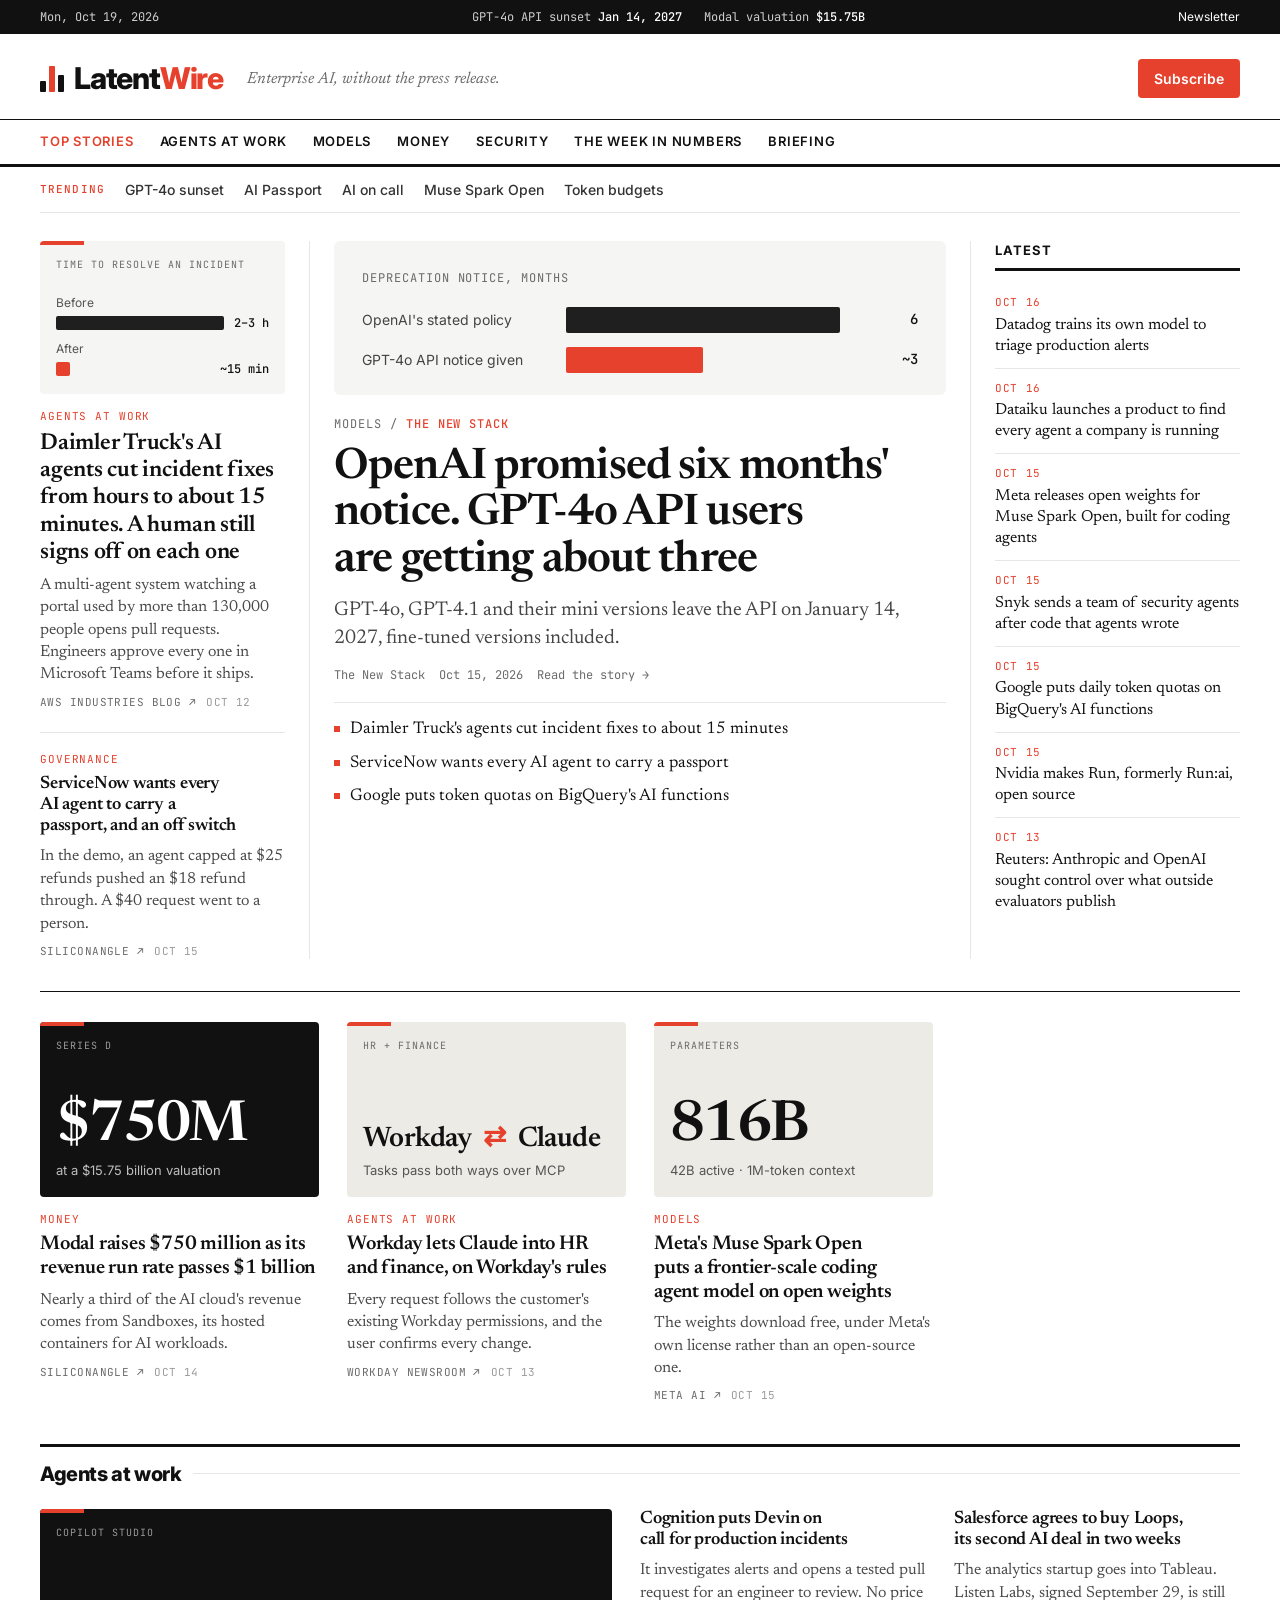
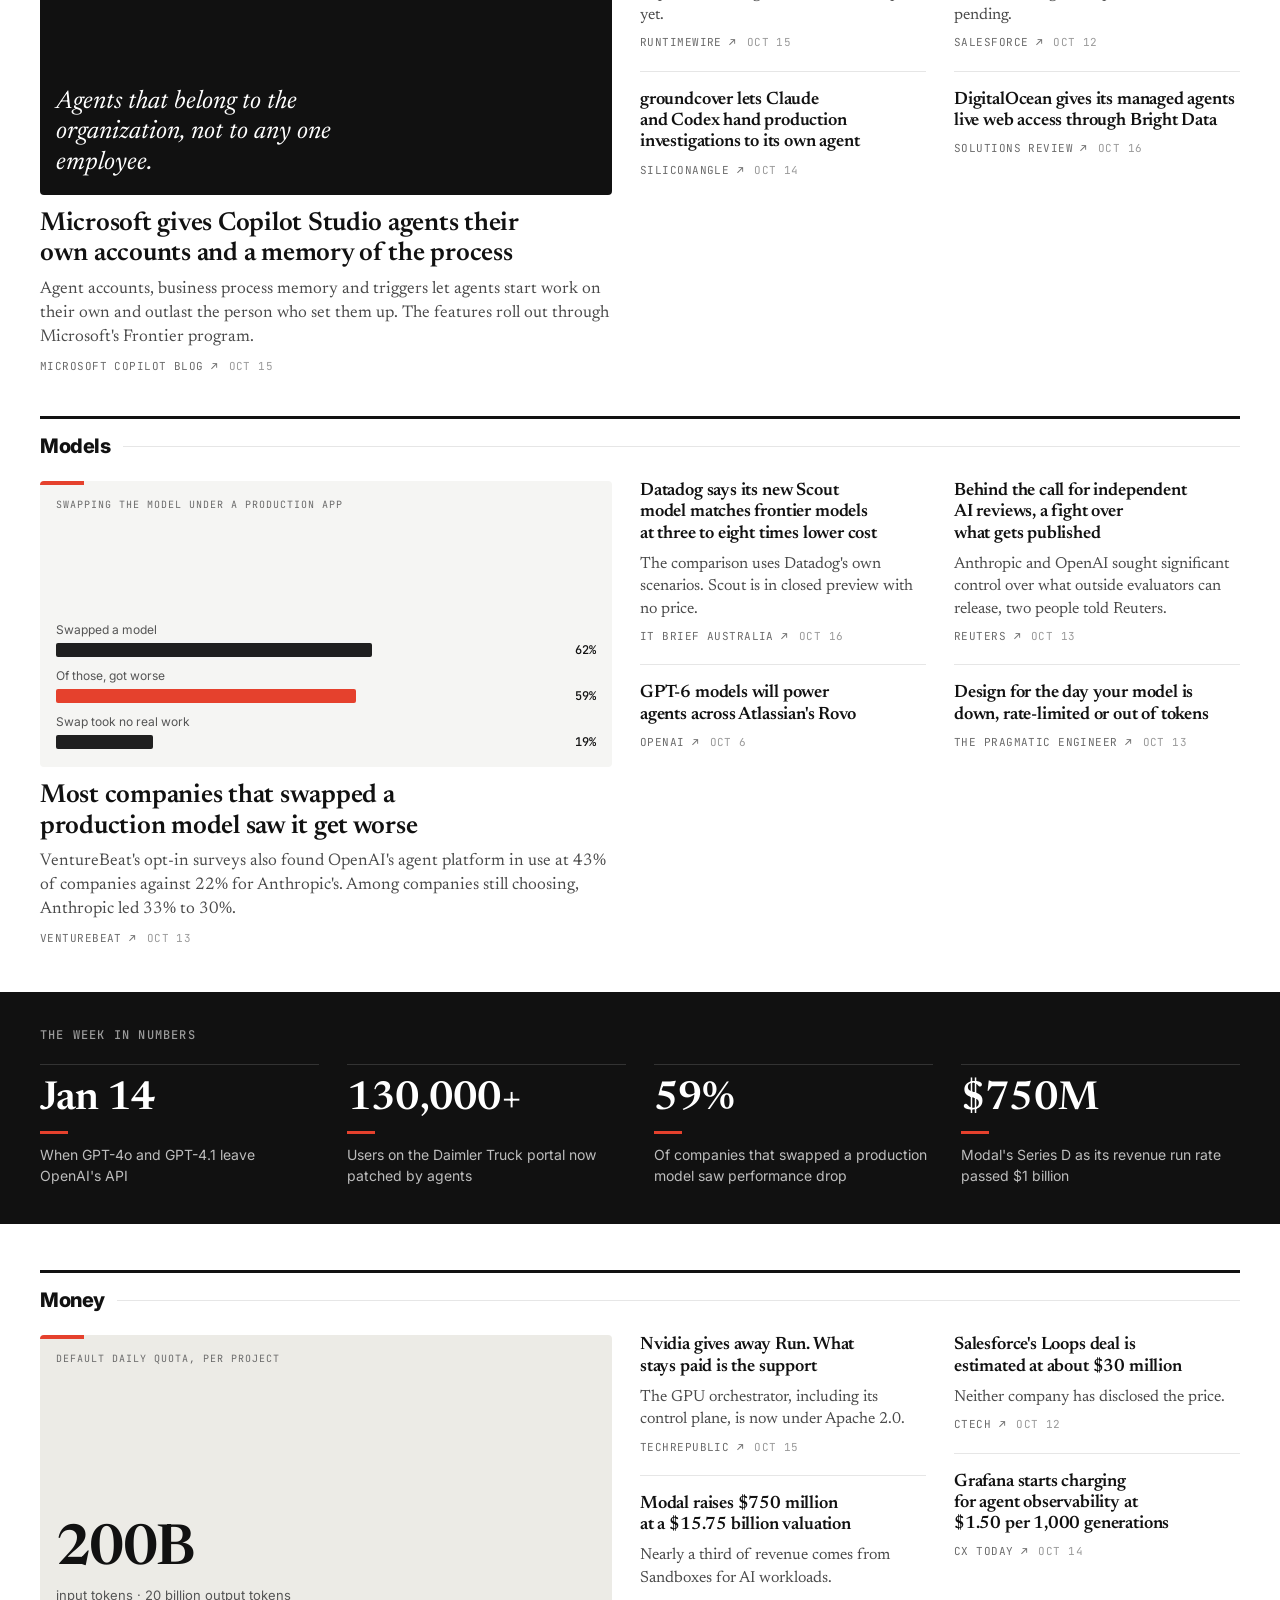
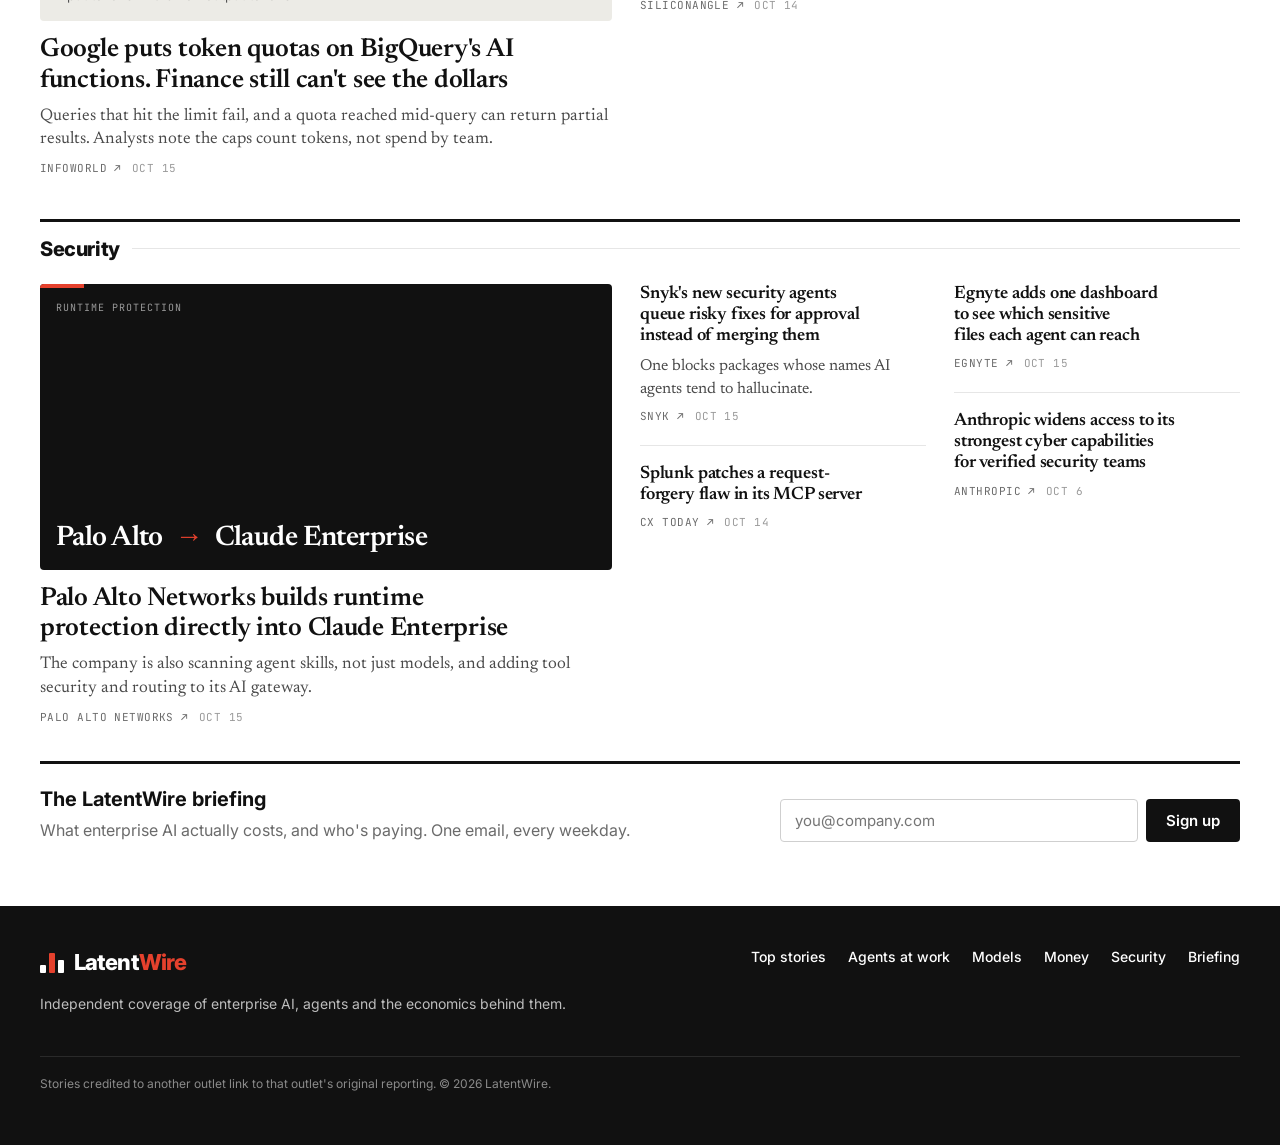
==== commit 71c4630c: "Keep Reddit lead magnets off the homepage. Homepage now only shows third-party AI news so casual vis" ====
--- a/index.html
+++ b/index.html
@@ -28,8 +28,8 @@
       <div class="wrap topbar-inner">
         <span class="mono">Mon, Oct 19, 2026</span>
         <div class="ticker mono" aria-label="This week in figures">
-          <span>Portco AI at scale <b>7%</b></span>
-          <span>Diligence adoption <b>31%</b></span>
+          <span>GPT-4o API sunset <b>Jan 14, 2027</b></span>
+          <span>Modal valuation <b>$15.75B</b></span>
         </div>
         <a class="topbar-link" href="#newsletter">Newsletter</a>
       </div>
@@ -57,10 +57,6 @@
 
   <div class="wrap trending" aria-label="Trending">
     <span class="trending-label mono">Trending</span>
-    <a href="articles/private-equity-ai-deal-cycle.html">PE's 7% problem</a>
-    <a href="articles/chevron-ai-hundreds-of-millions.html">Chevron's AI millions</a>
-    <a href="articles/chevron-slb-arena.html">Chevron inside SLB</a>
-    <a href="articles/accenture-claude-spending-cap.html">Accenture's $29 cap</a>
     <a href="#gpt4o">GPT-4o sunset</a>
     <a href="#passport">AI Passport</a>
     <a href="#daimler">AI on call</a>
@@ -97,34 +93,30 @@
         </article>
       </div>
 
-      <article class="lead-card">
-        <a href="articles/private-equity-ai-deal-cycle.html">
-          <div class="chart" role="img" aria-label="Bar chart: 95% of AI initiatives meet the business case, 36% of portfolio companies use AI across use cases, 7% run it at enterprise scale">
-            <p class="chart-title mono">AI inside the hold period</p>
+      <article class="lead-card" id="gpt4o">
+        <a href="https://thenewstack.io/openai-gpt4o-api-shutdown/" target="_blank" rel="noopener">
+          <div class="chart" role="img" aria-label="Bar chart: six months of promised notice against about three months given for GPT-4o">
+            <p class="chart-title mono">Deprecation notice, months</p>
             <div class="bars">
-              <div class="bar-row"><span class="bar-label">Initiatives that met or beat the case</span><span class="bar" style="--w: 100%"></span><span class="bar-val">95%</span></div>
-              <div class="bar-row"><span class="bar-label">Portcos using AI across use cases</span><span class="bar" style="--w: 37.9%"></span><span class="bar-val">36%</span></div>
-              <div class="bar-row"><span class="bar-label">Portcos at enterprise scale</span><span class="bar cap" style="--w: 7.4%"></span><span class="bar-val">7%</span></div>
+              <div class="bar-row"><span class="bar-label">OpenAI's stated policy</span><span class="bar" style="--w: 100%"></span><span class="bar-val">6</span></div>
+              <div class="bar-row"><span class="bar-label">GPT-4o API notice given</span><span class="bar cap" style="--w: 50%"></span><span class="bar-val">~3</span></div>
             </div>
           </div>
-          <p class="crumbs mono"><span>Private equity</span><span>/</span><span class="kicker">Analysis</span></p>
-          <h1>PE put AI on diligence. Only 7% of portfolio companies run it at enterprise scale</h1>
-          <p class="dek">Ninety-five percent of AI initiatives meet the business case. Most of that case is still the front of the deal. Value creation and exit are thinner.</p>
-          <p class="lead-meta mono"><span>LatentWire Staff</span><time datetime="2026-10-19">Oct 19, 2026</time><span>4 min read</span><span class="read-more">Read the story →</span></p>
+          <p class="crumbs mono"><span>Models</span><span>/</span><span class="kicker">The New Stack</span></p>
+          <h1>OpenAI promised six months' notice. GPT-4o API users are getting about three</h1>
+          <p class="dek">GPT-4o, GPT-4.1 and their mini versions leave the API on January 14, 2027, fine-tuned versions included.</p>
+          <p class="lead-meta mono"><span>The New Stack</span><time datetime="2026-10-15">Oct 15, 2026</time><span>Read the story →</span></p>
         </a>
         <ul class="lead-related">
-          <li><a href="articles/private-equity-ai-deal-cycle.html#front">Where AI has taken hold</a></li>
-          <li><a href="articles/private-equity-ai-deal-cycle.html#hold">The hold period is thinner</a></li>
-          <li><a href="articles/private-equity-ai-deal-cycle.html#exit">Exit still has a story, not a multiple</a></li>
+          <li><a href="#daimler">Daimler Truck's agents cut incident fixes to about 15 minutes</a></li>
+          <li><a href="#passport">ServiceNow wants every AI agent to carry a passport</a></li>
+          <li><a href="#money">Google puts token quotas on BigQuery's AI functions</a></li>
         </ul>
       </article>
 
       <section class="latest" aria-labelledby="latest-head">
         <h2 class="rail-head" id="latest-head">Latest</h2>
         <ol>
-          <li><a href="articles/chevron-ai-hundreds-of-millions.html"><time datetime="2026-10-18">Oct 18</time><span>Chevron says AI is worth hundreds of millions. Exploration cycle time is down 50%</span></a></li>
-          <li><a href="articles/chevron-slb-arena.html"><time datetime="2026-10-18">Oct 18</time><span>Chevron joins a 10-year subsurface deal by seating its experts inside SLB</span></a></li>
-          <li><a href="articles/accenture-claude-spending-cap.html"><time datetime="2026-10-17">Oct 17</time><span>Accenture caps central Claude funding at $29 a person. Some staff were at $1,000</span></a></li>
           <li><a href="https://itbrief.com.au/story/datadog-launches-scout-1-0-for-production-issue-checks" target="_blank" rel="noopener"><time datetime="2026-10-16">Oct 16</time><span>Datadog trains its own model to triage production alerts</span></a></li>
           <li><a href="https://solutionsreview.com/ai-news-for-the-week-of-october-16-updates-from-digitalocean-linux-foundation-onestream-more/" target="_blank" rel="noopener"><time datetime="2026-10-16">Oct 16</time><span>Dataiku launches a product to find every agent a company is running</span></a></li>
           <li><a href="https://research.meta.ai/blog/muse-spark-open" target="_blank" rel="noopener"><time datetime="2026-10-15">Oct 15</time><span>Meta releases open weights for Muse Spark Open, built for coding agents</span></a></li>
@@ -137,22 +129,6 @@
     </section>
 
     <section class="wrap top-row" aria-label="More top stories">
-      <article class="story-card" id="gpt4o">
-        <a href="https://thenewstack.io/openai-gpt4o-api-shutdown/" target="_blank" rel="noopener">
-          <div class="tile" role="img" aria-label="Bar chart: six months of promised notice against three months given">
-            <p class="tile-label mono">Deprecation notice, months</p>
-            <div class="mini-bars">
-              <div><span>Policy</span><i style="--w: 100%"></i><b>6</b></div>
-              <div><span>GPT-4o</span><i class="cap" style="--w: 50%"></i><b>~3</b></div>
-            </div>
-          </div>
-          <p class="kicker mono">Models</p>
-          <h3>OpenAI promised six months' notice. GPT-4o API users are getting about three</h3>
-          <p class="card-dek">GPT-4o, GPT-4.1 and their mini versions leave the API on January 14, 2027, fine-tuned versions included.</p>
-          <p class="card-meta mono"><span>The New Stack</span><time datetime="2026-10-15">Oct 15</time></p>
-        </a>
-      </article>
-
       <article class="story-card">
         <a href="https://siliconangle.com/2026/10/14/ai-cloud-startup-modal-raises-750m-at-15-75b-valuation/" target="_blank" rel="noopener">
           <div class="tile ink">
@@ -298,10 +274,10 @@
       <div class="wrap">
         <h2 class="band-head mono" id="numbers-head">The week in numbers</h2>
         <dl>
-          <div><dt>7%</dt><dd>Portfolio companies operating AI at enterprise scale</dd></div>
-          <div><dt>95%</dt><dd>AI initiatives that met or beat the original business case</dd></div>
-          <div><dt>31%</dt><dd>GPs with AI somewhat or fully integrated into diligence</dd></div>
-          <div><dt>39%</dt><dd>GPs expecting no material AI impact in 2026</dd></div>
+          <div><dt>Jan 14</dt><dd>When GPT-4o and GPT-4.1 leave OpenAI's API</dd></div>
+          <div><dt>130,000+</dt><dd>Users on the Daimler Truck portal now patched by agents</dd></div>
+          <div><dt>59%</dt><dd>Of companies that swapped a production model saw performance drop</dd></div>
+          <div><dt>$750M</dt><dd>Modal's Series D as its revenue run rate passed $1 billion</dd></div>
         </dl>
       </div>
     </section>
@@ -323,17 +299,17 @@
         </article>
         <div class="desk-list">
           <article class="story-card compact">
-            <a href="articles/private-equity-ai-deal-cycle.html#hold">
-              <p class="kicker mono">LatentWire analysis</p>
-              <h3>PE's AI success rate is high. The hold-period scale rate is 7%</h3>
-              <p class="card-meta mono"><span>LatentWire</span><time datetime="2026-10-19">Oct 19</time></p>
-            </a>
-          </article>
-          <article class="story-card compact">
             <a href="https://www.techrepublic.com/article/news-nvidia-runai-open-source-free-paid/" target="_blank" rel="noopener">
               <h3>Nvidia gives away Run. What stays paid is the support</h3>
               <p class="card-dek">The GPU orchestrator, including its control plane, is now under Apache 2.0.</p>
               <p class="card-meta mono"><span>TechRepublic</span><time datetime="2026-10-15">Oct 15</time></p>
+            </a>
+          </article>
+          <article class="story-card compact">
+            <a href="https://siliconangle.com/2026/10/14/ai-cloud-startup-modal-raises-750m-at-15-75b-valuation/" target="_blank" rel="noopener">
+              <h3>Modal raises $750 million at a $15.75 billion valuation</h3>
+              <p class="card-dek">Nearly a third of revenue comes from Sandboxes for AI workloads.</p>
+              <p class="card-meta mono"><span>SiliconANGLE</span><time datetime="2026-10-14">Oct 14</time></p>
             </a>
           </article>
         </div>
--- a/styles.css
+++ b/styles.css
@@ -92,11 +92,17 @@
 .pk-brand img { border-radius: 6px; }
 .pk-sky-title { font-size: 34px; font-weight: 700; line-height: 1.05; letter-spacing: -0.03em; margin: 26px 0 22px; }
 .pk-sky-title span { color: #8fa6ff; }
+.pk-sky.is-plan .pk-sky-title { font-size: 28px; margin: 20px 0 14px; }
+.pk-sky-copy { margin: 0 0 18px; font-family: var(--sans); font-size: 15px; line-height: 1.45; color: #bcc4d6; }
+.pk-steps { list-style: none; padding: 0; margin: 0; display: grid; gap: 14px; }
+.pk-steps li { display: grid; grid-template-columns: 28px 1fr; gap: 10px; align-items: start; font-family: var(--sans); font-size: 13px; line-height: 1.4; color: #c5cbe0; }
+.pk-steps b { display: block; font-size: 14px; font-weight: 700; color: #fff; margin-bottom: 3px; }
+.pk-steps i { display: grid; place-items: center; width: 28px; height: 28px; border-radius: 8px; background: rgba(26,75,255,.35); border: 1px solid rgba(143,166,255,.35); font-style: normal; font-family: var(--mono); font-size: 11px; font-weight: 500; color: #8fa6ff; flex-shrink: 0; }
 .pk-chat { display: grid; gap: 8px; font-size: 13px; line-height: 1.4; }
 .pk-chat p { margin: 0; padding: 10px 12px; border-radius: 10px; max-width: 88%; }
 .pk-chat .q { background: rgba(255,255,255,.08); border: 1px solid rgba(255,255,255,.12); }
 .pk-chat .a { background: var(--plexo); justify-self: end; }
-.pk-sky-meta { font-size: 11px; color: #8790a6; margin: 12px 0 0; }
+.pk-sky-meta { font-size: 11px; color: #8790a6; margin: 14px 0 0; }
 .pk-sky .pk-btn { margin-top: auto; justify-content: center; }
 
 .pk-end { margin: 0 0 40px; }
